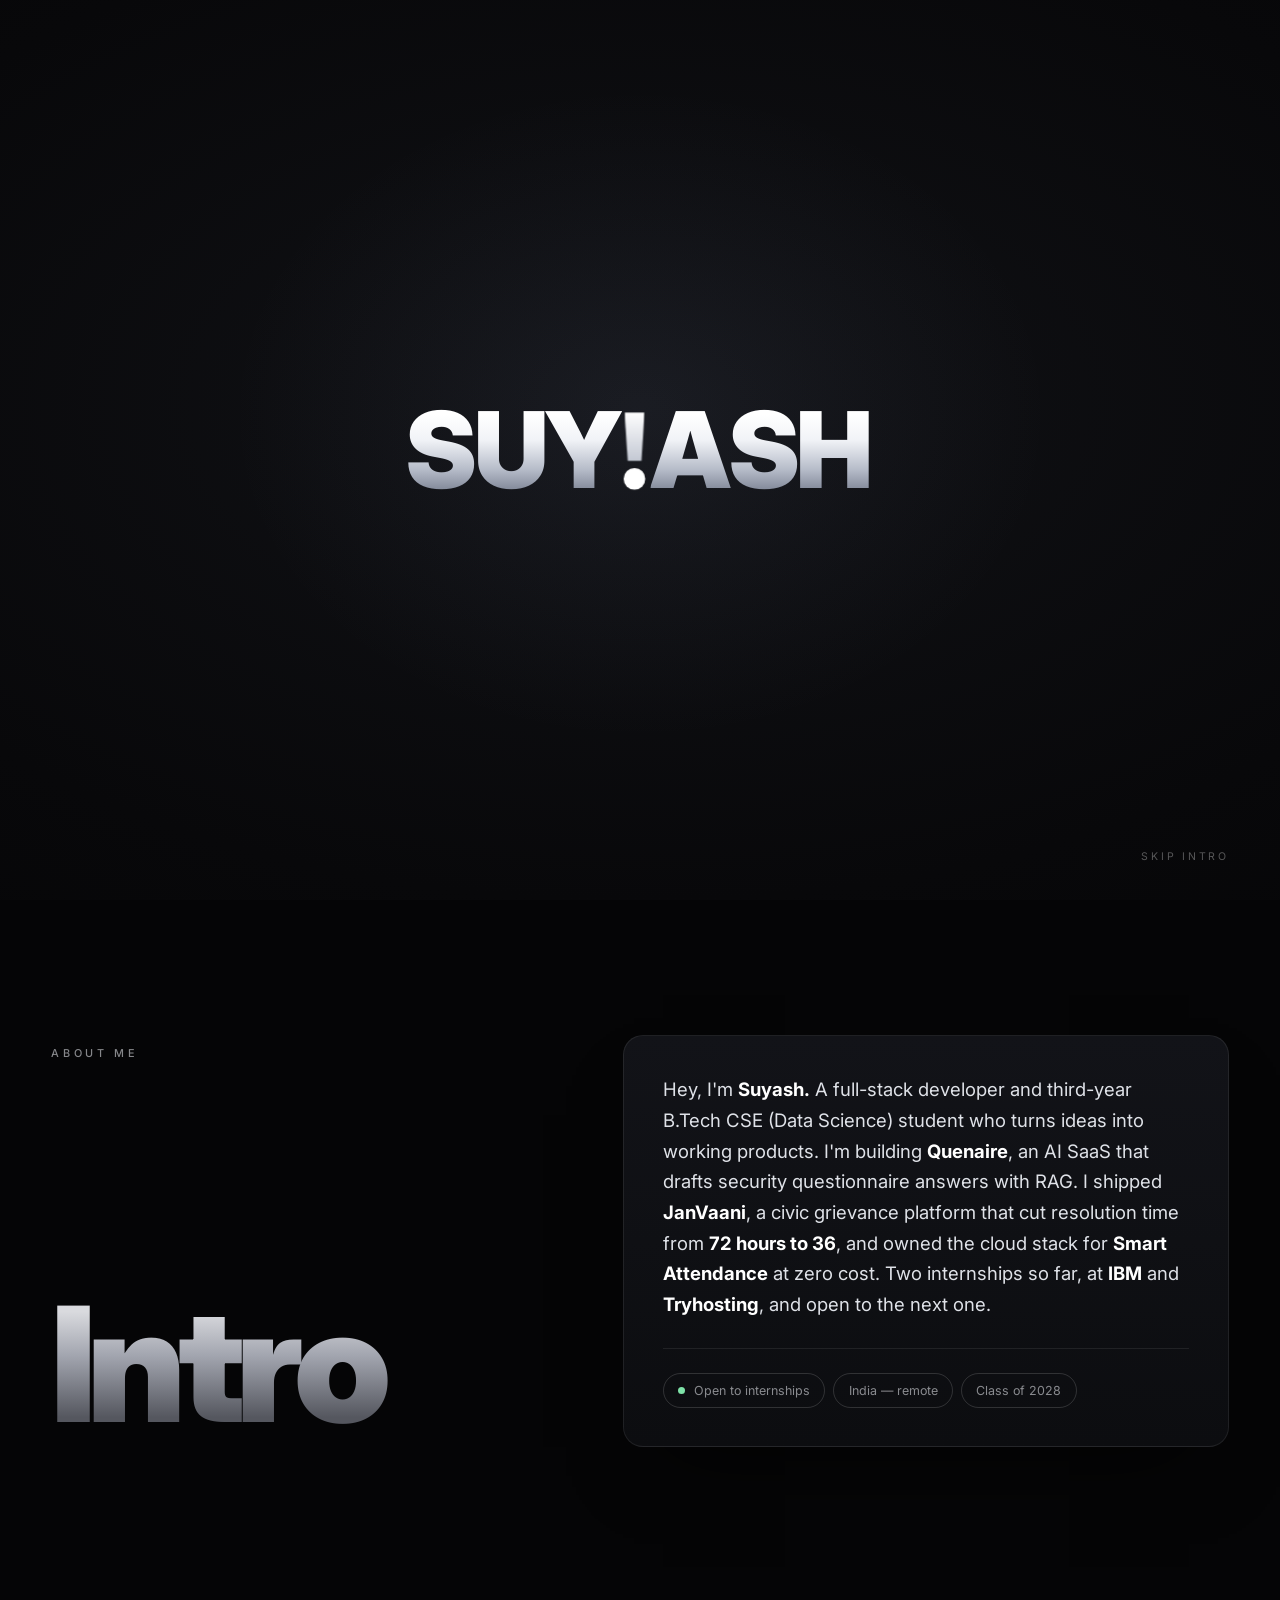
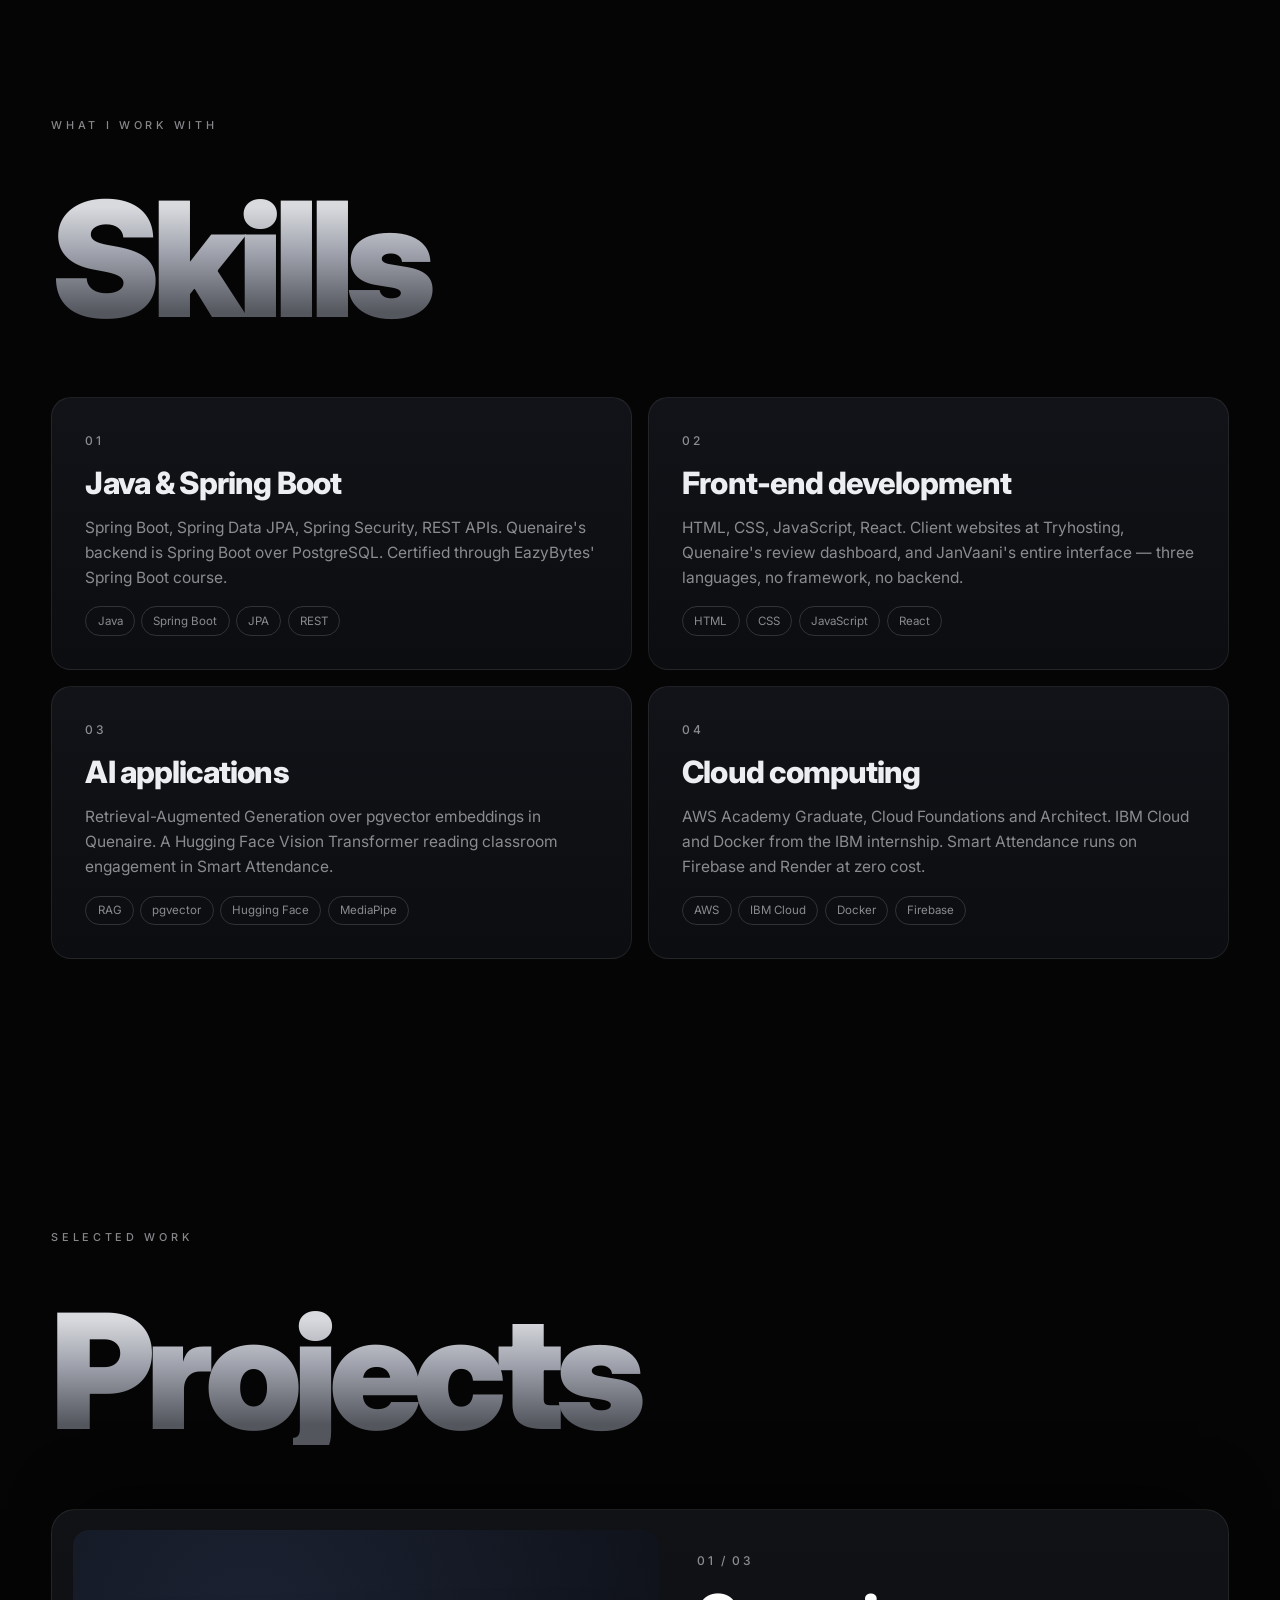
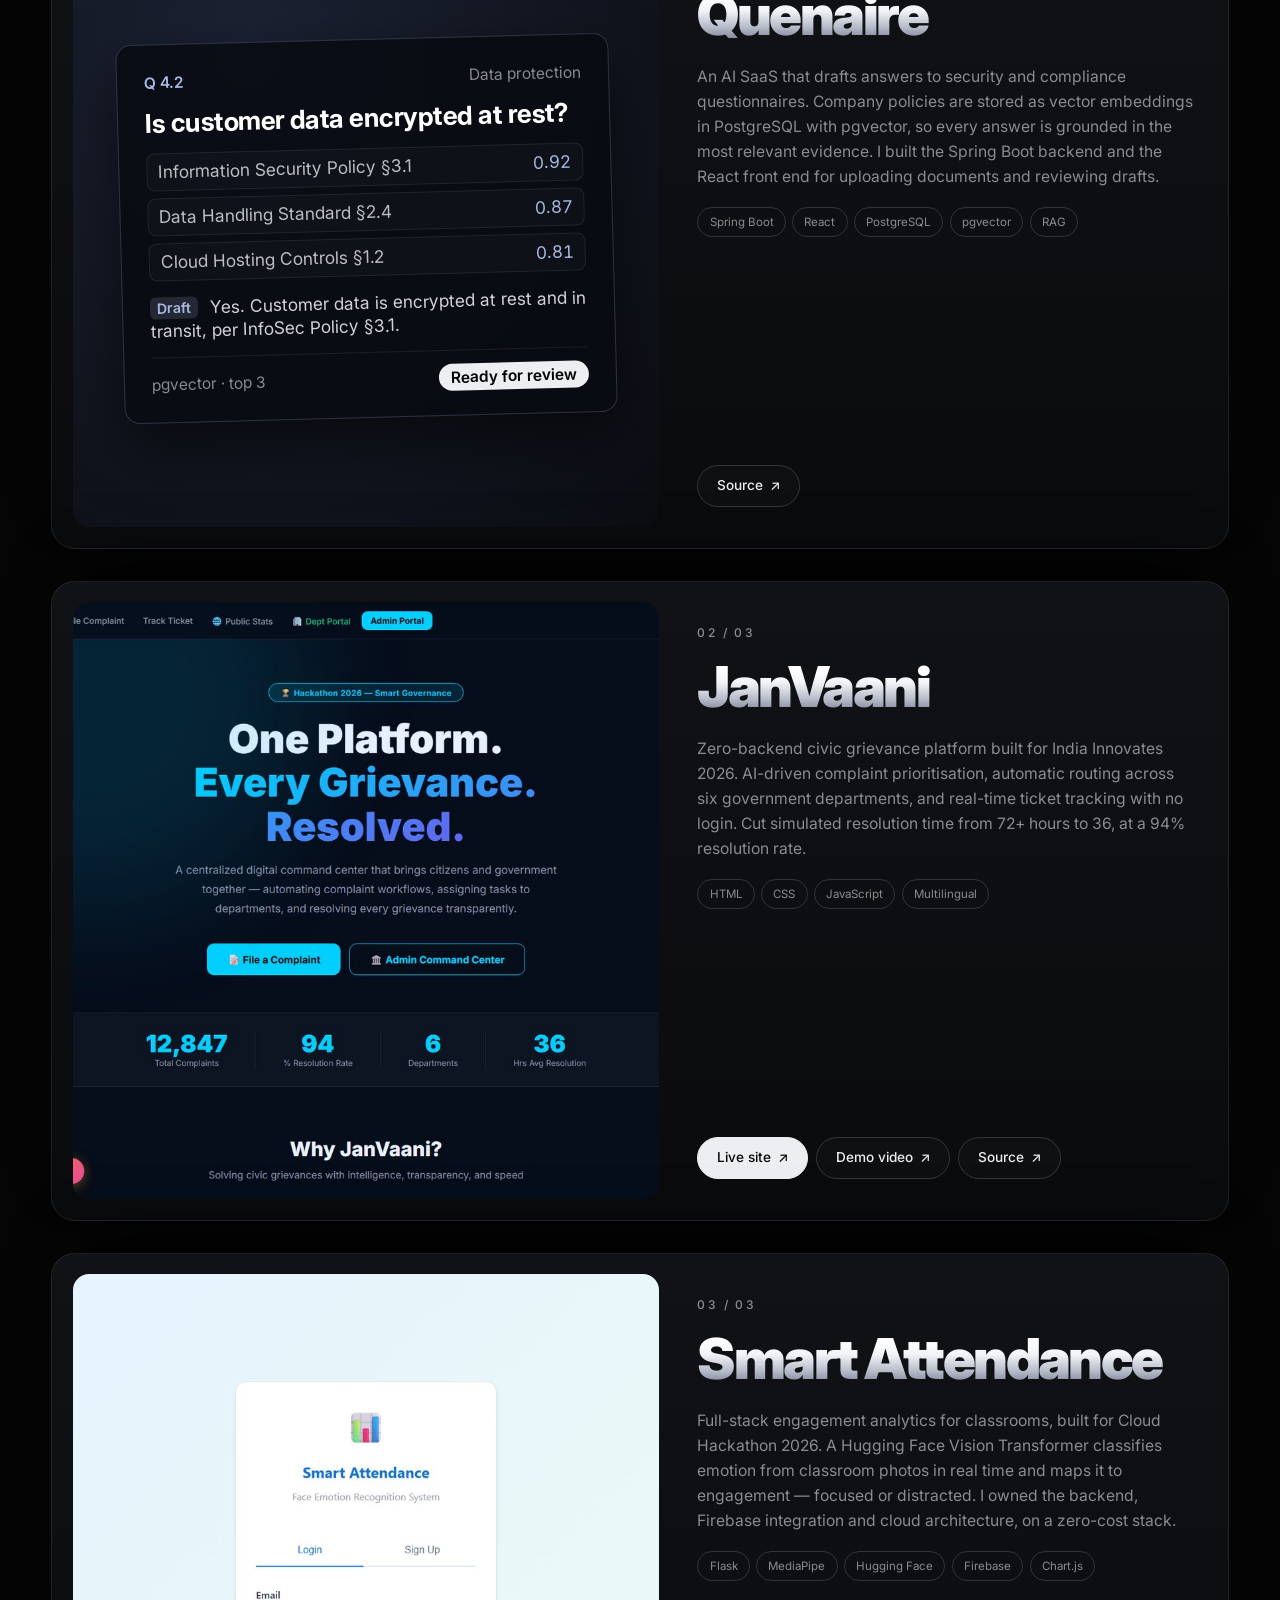
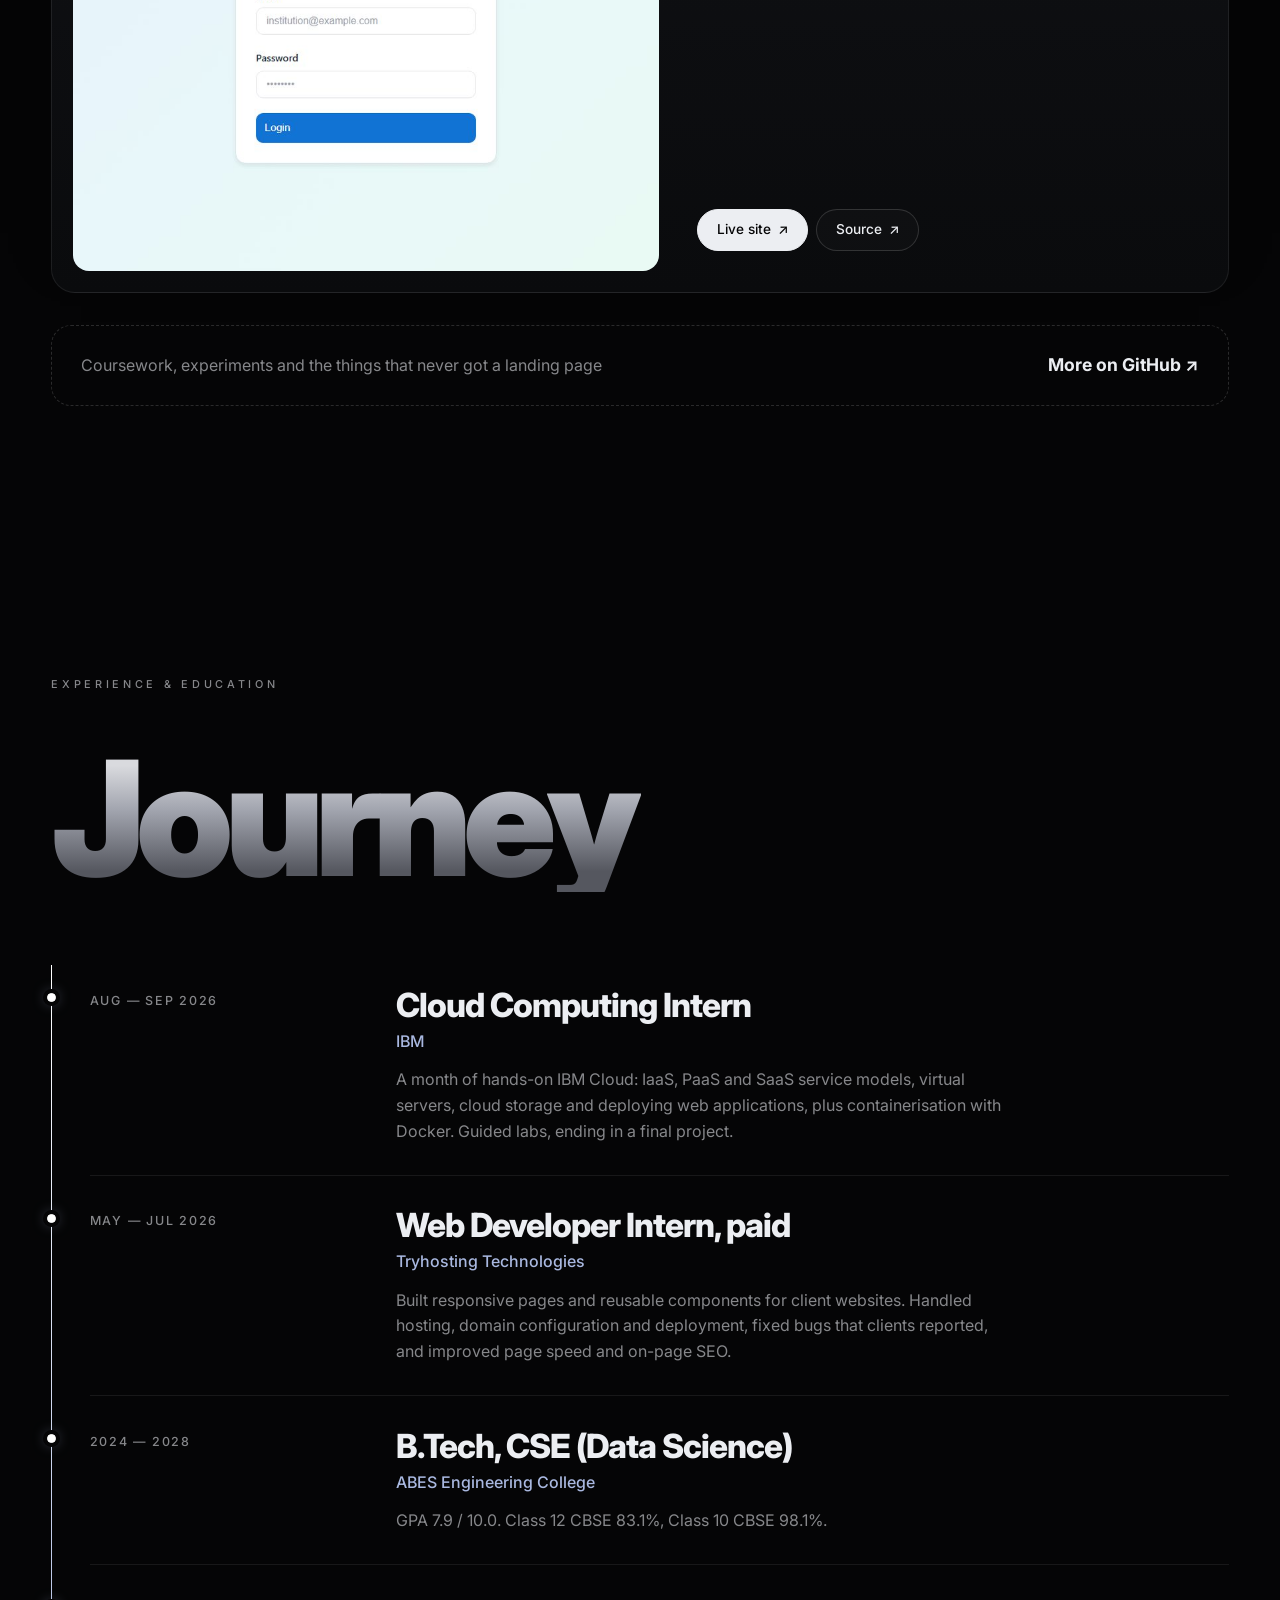
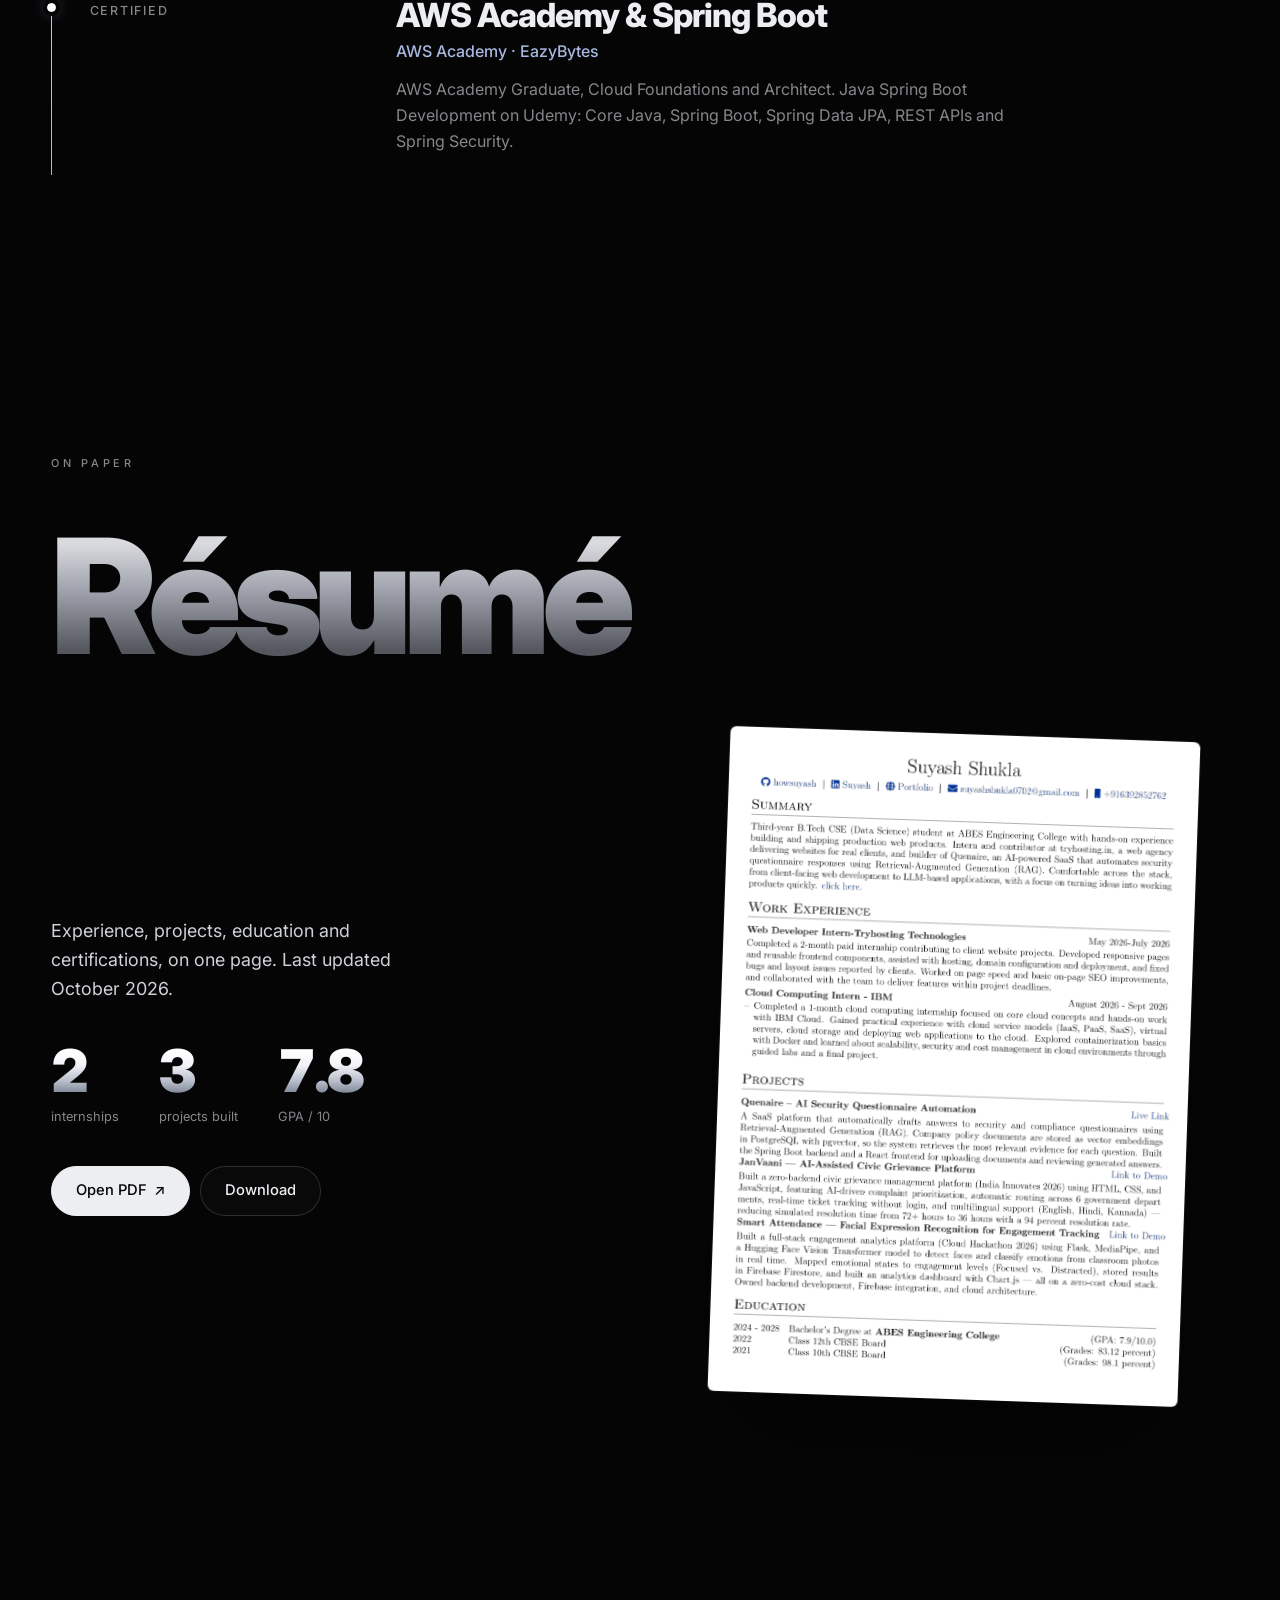
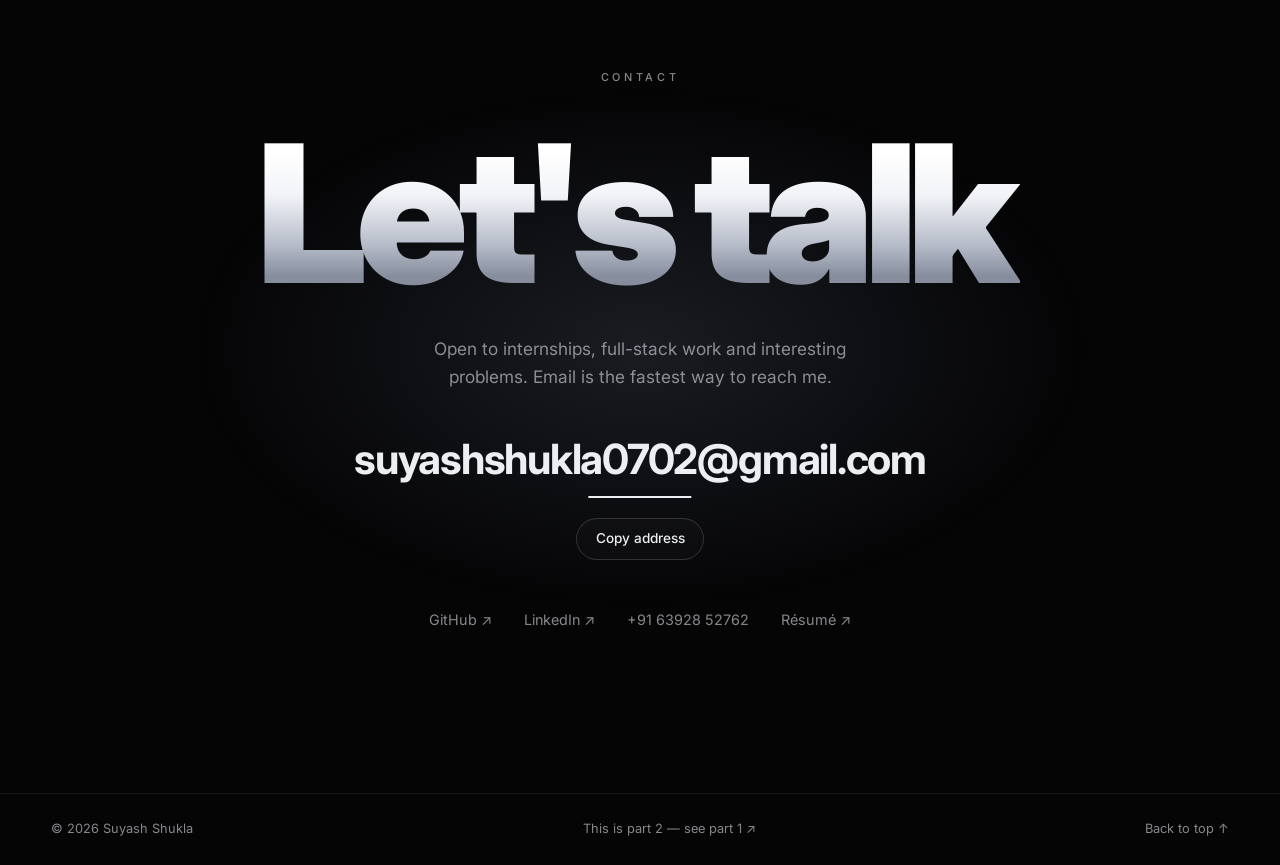
==== v2/index.html @ 8306148d "Add part 2: a particle portrait at /v2/ A second page over the same content, after an intro modelled" ====
<!DOCTYPE html>
<html lang="en">
<head>
<meta charset="UTF-8" />
<meta name="viewport" content="width=device-width, initial-scale=1.0" />

<!-- ========= EDIT: page metadata ========= -->
<title>Suyash Shukla — Portfolio, part 2</title>
<meta name="description" content="Web and AI developer and B.Tech CSE (Data Science) student who turns ideas into working products. Projects, experience and résumé." />
<meta name="author" content="Suyash Shukla" />

<meta property="og:type" content="website" />
<meta property="og:title" content="Suyash Shukla — Portfolio, part 2" />
<meta property="og:description" content="Web and AI developer building with Spring Boot, React, cloud, and RAG. Projects, experience and résumé." />
<meta property="og:url" content="https://howsuyash.github.io/v2/" />
<meta property="og:image" content="https://howsuyash.github.io/assets/og-image-v2.jpg?v=18" />
<meta property="og:image:width" content="1200" />
<meta property="og:image:height" content="630" />
<meta property="og:image:alt" content="SUYASH SHUKLA in chrome letters over his portrait made of blue particles" />
<meta property="og:locale" content="en_IN" />
<meta name="twitter:card" content="summary_large_image" />
<meta name="twitter:image" content="https://howsuyash.github.io/assets/og-image-v2.jpg?v=18" />

<link rel="canonical" href="https://howsuyash.github.io/v2/" />
<meta name="theme-color" content="#050506" />
<link rel="icon" href="../assets/favicon.svg?v=18" type="image/svg+xml" />

<link rel="preconnect" href="https://fonts.googleapis.com" />
<link rel="preconnect" href="https://fonts.gstatic.com" crossorigin />
<link href="https://fonts.googleapis.com/css2?family=Inter:ital,opsz,wght@0,14..32,300..900;1,14..32,300..900&display=swap" rel="stylesheet" />

<!-- Same rule as part 1: every local asset carries ?v=, because
     /assets, /css and /js are served immutable for a year.
     After changing any of them: python tools/bump-version.py -->
<link rel="stylesheet" href="../css/v2.css?v=18" />
<link rel="preload" href="../assets/portrait-particles.webp?v=18" as="image" type="image/webp" />

<script>
  /* Runs before the first paint, so the intro curtain is already
     down when the page appears and the hero never flashes.

     The intro is skipped for reduced motion and for deep links
     (/v2/#work should land on the work, not on a five-second film).

     It can only ever fail visible: js/v2.js marks the intro as its
     own by setting data-intro. If it has not done that within four
     seconds — the file failed to load, or threw — this lifts the
     curtain itself and the page reads as plain content. */
  (function () {
    var html = document.documentElement;
    html.classList.add('js');
    if (location.hash || window.matchMedia('(prefers-reduced-motion: reduce)').matches) return;
    html.classList.add('is-intro');
    if ('scrollRestoration' in history) history.scrollRestoration = 'manual';
    setTimeout(function () {
      if (!html.hasAttribute('data-intro')) html.classList.remove('is-intro');
    }, 4000);
  })();
</script>
</head>

<body>

<a class="skip" href="#about">Skip to content</a>

<!-- The intro stage. Empty on purpose: js/v2.js builds the dot, the
     bar and the letters, plays them, and removes the whole thing. -->
<div class="intro" data-intro aria-hidden="true"></div>

<!-- ============================== NAV ============================== -->
<header class="nav" data-nav>
  <a class="nav__brand" href="#home">Suyash Shukla</a>

  <button class="nav__toggle" type="button" data-menu-toggle aria-expanded="false" aria-controls="nav-links">
    <span class="nav__toggle-label">Menu</span>
    <span class="nav__toggle-icon" aria-hidden="true"><i></i><i></i></span>
  </button>

  <nav class="nav__links" id="nav-links" aria-label="Primary">
    <a href="#home">Home</a>
    <a href="#about">About</a>
    <a href="#skills">Skills</a>
    <a href="#work">Projects</a>
    <a href="#journey">Experience</a>
    <a href="#resume">Résumé</a>
    <a href="#contact">Contact</a>
    <span class="nav__bar" data-nav-bar aria-hidden="true"></span>
    <a class="nav__part" href="../">Part 1 <i aria-hidden="true">↗</i></a>
  </nav>

  <span class="nav__progress" aria-hidden="true"><i data-progress></i></span>
</header>

<main>

  <!-- ============================ HERO ============================ -->
  <!-- The portrait is drawn on the canvas from the cut-out in
       data-src (see tools/make-particle-portrait.py). The <img> is
       the fallback: it shows until the particles are built, and stays
       if they cannot be — opened from file://, for one. -->
  <section class="hero" id="home" data-hero>
    <img class="hero__still" src="../assets/portrait-particles.webp?v=18" width="334" height="520" alt="" />
    <canvas class="hero__canvas" data-particles data-src="../assets/portrait-particles.webp?v=18" aria-hidden="true"></canvas>

    <div class="hero__content">
      <h1 class="hero__title">
        <span class="hero__word" data-hero-word>Suyash Shukla</span>
      </h1>
      <div class="hero__meta">
        <p class="hero__role"><b>Web &amp; AI</b> <i>Developer</i></p>
        <div class="hero__actions">
          <a class="hero__round" href="#about" aria-label="Scroll to about">
            <svg viewBox="0 0 16 16" width="14" height="14" aria-hidden="true"><path d="M12 4 4 12M4 5.5V12h6.5" fill="none" stroke="currentColor" stroke-width="1.4" stroke-linecap="round" stroke-linejoin="round"/></svg>
          </a>
          <a class="hero__pill" href="#contact">Contact</a>
        </div>
      </div>
    </div>
  </section>

  <!-- =========================== ABOUT ============================ -->
  <section class="section about" id="about">
    <div class="about__head">
      <span class="eyebrow">About me</span>
      <h2 class="bigword" data-bigword>Intro</h2>
    </div>

    <div class="about__card" data-reveal>
      <!-- data-words: each word lights up as the card crosses the
           viewport. Bold survives the split. -->
      <p class="about__text" data-words>
        Hey, I'm <b>Suyash.</b> A full-stack developer and third-year B.Tech CSE
        (Data Science) student who turns ideas into working products. I'm building
        <b>Quenaire</b>, an AI SaaS that drafts security questionnaire answers with
        RAG. I shipped <b>JanVaani</b>, a civic grievance platform that cut resolution
        time from <b>72 hours to 36</b>, and owned the cloud stack for
        <b>Smart Attendance</b> at zero cost. Two internships so far, at <b>IBM</b>
        and <b>Tryhosting</b>, and open to the next one.
      </p>
      <ul class="about__chips">
        <li><i class="pulse" aria-hidden="true"></i>Open to internships</li>
        <li>India — remote</li>
        <li>Class of 2028</li>
      </ul>
    </div>
  </section>

  <!-- =========================== SKILLS =========================== -->
  <section class="section skills" id="skills">
    <div class="section__head">
      <span class="eyebrow">What I work with</span>
      <h2 class="bigword" data-bigword>Skills</h2>
    </div>

    <ul class="skills__grid">
      <li class="skill" data-reveal data-glow>
        <span class="skill__num">01</span>
        <h3 class="skill__title">Java &amp; Spring Boot</h3>
        <p class="skill__desc">Spring Boot, Spring Data JPA, Spring Security, REST APIs. Quenaire's backend is Spring Boot over PostgreSQL. Certified through EazyBytes' Spring Boot course.</p>
        <ul class="tags"><li>Java</li><li>Spring Boot</li><li>JPA</li><li>REST</li></ul>
      </li>
      <li class="skill" data-reveal data-glow>
        <span class="skill__num">02</span>
        <h3 class="skill__title">Front-end development</h3>
        <p class="skill__desc">HTML, CSS, JavaScript, React. Client websites at Tryhosting, Quenaire's review dashboard, and JanVaani's entire interface — three languages, no framework, no backend.</p>
        <ul class="tags"><li>HTML</li><li>CSS</li><li>JavaScript</li><li>React</li></ul>
      </li>
      <li class="skill" data-reveal data-glow>
        <span class="skill__num">03</span>
        <h3 class="skill__title">AI applications</h3>
        <p class="skill__desc">Retrieval-Augmented Generation over pgvector embeddings in Quenaire. A Hugging Face Vision Transformer reading classroom engagement in Smart Attendance.</p>
        <ul class="tags"><li>RAG</li><li>pgvector</li><li>Hugging Face</li><li>MediaPipe</li></ul>
      </li>
      <li class="skill" data-reveal data-glow>
        <span class="skill__num">04</span>
        <h3 class="skill__title">Cloud computing</h3>
        <p class="skill__desc">AWS Academy Graduate, Cloud Foundations and Architect. IBM Cloud and Docker from the IBM internship. Smart Attendance runs on Firebase and Render at zero cost.</p>
        <ul class="tags"><li>AWS</li><li>IBM Cloud</li><li>Docker</li><li>Firebase</li></ul>
      </li>
    </ul>
  </section>

  <!-- ========================== PROJECTS ========================== -->
  <section class="section work" id="work">
    <div class="section__head">
      <span class="eyebrow">Selected work</span>
      <h2 class="bigword" data-bigword>Projects</h2>
    </div>

    <!-- data-stack: on wide screens each card sticks and the next one
         slides over it; the covered card shrinks back a little. -->
    <div class="work__stack" data-stack>

      <article class="project" style="--i: 0">
        <!-- a schematic, not a screenshot: Quenaire has no public
             deployment to capture yet -->
        <div class="project__visual project__visual--rag" role="img"
             aria-label="Illustration of Quenaire at work: a questionnaire question, the three policy passages retrieved for it, and the drafted answer citing them">
          <div class="rag">
            <p class="rag__head"><b>Q 4.2</b><i>Data protection</i></p>
            <p class="rag__q">Is customer data encrypted at rest?</p>
            <ol class="rag__hits">
              <li><em>Information Security Policy §3.1</em><small>0.92</small></li>
              <li><em>Data Handling Standard §2.4</em><small>0.87</small></li>
              <li><em>Cloud Hosting Controls §1.2</em><small>0.81</small></li>
            </ol>
            <p class="rag__a"><b>Draft</b> Yes. Customer data is encrypted at rest and in transit, per InfoSec Policy §3.1.</p>
            <p class="rag__foot"><i>pgvector · top 3</i><b>Ready for review</b></p>
          </div>
        </div>
        <div class="project__info">
          <span class="project__num">01 / 03</span>
          <h3 class="project__title">Quenaire</h3>
          <p class="project__desc">
            An AI SaaS that drafts answers to security and compliance questionnaires.
            Company policies are stored as vector embeddings in PostgreSQL with
            pgvector, so every answer is grounded in the most relevant evidence.
            I built the Spring Boot backend and the React front end for uploading
            documents and reviewing drafts.
          </p>
          <ul class="tags"><li>Spring Boot</li><li>React</li><li>PostgreSQL</li><li>pgvector</li><li>RAG</li></ul>
          <div class="project__links">
            <a class="btn" href="https://github.com/HowSuyash/Quenaire" target="_blank" rel="noopener noreferrer">Source <i aria-hidden="true">↗</i></a>
          </div>
        </div>
      </article>

      <article class="project" style="--i: 1">
        <div class="project__visual">
          <img src="../assets/janvaani.jpg?v=18" width="1200" height="900" loading="lazy"
               alt="JanVaani live site — One Platform. Every Grievance. Resolved. — with complaint statistics" />
        </div>
        <div class="project__info">
          <span class="project__num">02 / 03</span>
          <h3 class="project__title">JanVaani</h3>
          <p class="project__desc">
            Zero-backend civic grievance platform built for India Innovates 2026.
            AI-driven complaint prioritisation, automatic routing across six
            government departments, and real-time ticket tracking with no login.
            Cut simulated resolution time from 72+ hours to 36, at a 94% resolution rate.
          </p>
          <ul class="tags"><li>HTML</li><li>CSS</li><li>JavaScript</li><li>Multilingual</li></ul>
          <div class="project__links">
            <a class="btn btn--solid" href="https://smartps-crm.netlify.app/" target="_blank" rel="noopener noreferrer">Live site <i aria-hidden="true">↗</i></a>
            <a class="btn" href="https://drive.google.com/file/d/1BvhKTSOiJBS4cqGuRTViAYkHfZNquVjM/view?usp=sharing" target="_blank" rel="noopener noreferrer">Demo video <i aria-hidden="true">↗</i></a>
            <a class="btn" href="https://github.com/HowSuyash/Smart-psCRM" target="_blank" rel="noopener noreferrer">Source <i aria-hidden="true">↗</i></a>
          </div>
        </div>
      </article>

      <article class="project" style="--i: 2">
        <div class="project__visual">
          <img src="../assets/smart-attendance.jpg?v=18" width="1200" height="900" loading="lazy"
               alt="Smart Attendance sign-in screen for the face emotion recognition system" />
        </div>
        <div class="project__info">
          <span class="project__num">03 / 03</span>
          <h3 class="project__title">Smart Attendance</h3>
          <p class="project__desc">
            Full-stack engagement analytics for classrooms, built for Cloud Hackathon 2026.
            A Hugging Face Vision Transformer classifies emotion from classroom photos in
            real time and maps it to engagement — focused or distracted. I owned the
            backend, Firebase integration and cloud architecture, on a zero-cost stack.
          </p>
          <ul class="tags"><li>Flask</li><li>MediaPipe</li><li>Hugging Face</li><li>Firebase</li><li>Chart.js</li></ul>
          <div class="project__links">
            <a class="btn btn--solid" href="https://dashing-concha-5401f5.netlify.app/login.html" target="_blank" rel="noopener noreferrer">Live site <i aria-hidden="true">↗</i></a>
            <a class="btn" href="https://github.com/HowSuyash/SmartAttendance" target="_blank" rel="noopener noreferrer">Source <i aria-hidden="true">↗</i></a>
          </div>
        </div>
      </article>

    </div>

    <a class="work__more" href="https://github.com/HowSuyash" target="_blank" rel="noopener noreferrer" data-reveal>
      <span>Coursework, experiments and the things that never got a landing page</span>
      <b>More on GitHub <i aria-hidden="true">↗</i></b>
    </a>
  </section>

  <!-- ========================= EXPERIENCE ========================= -->
  <section class="section journey" id="journey">
    <div class="section__head">
      <span class="eyebrow">Experience &amp; education</span>
      <h2 class="bigword" data-bigword>Journey</h2>
    </div>

    <!-- data-timeline: the rail fills as you read, and each row lights
         when the fill reaches it -->
    <ol class="tl" data-timeline>
      <li class="tl__rail" aria-hidden="true"><i data-rail></i></li>

      <li class="tl__row">
        <span class="tl__when">Aug — Sep 2026</span>
        <div class="tl__body">
          <h3 class="tl__role">Cloud Computing Intern</h3>
          <span class="tl__org">IBM</span>
          <p class="tl__desc">
            A month of hands-on IBM Cloud: IaaS, PaaS and SaaS service models,
            virtual servers, cloud storage and deploying web applications, plus
            containerisation with Docker. Guided labs, ending in a final project.
          </p>
        </div>
      </li>
      <li class="tl__row">
        <span class="tl__when">May — Jul 2026</span>
        <div class="tl__body">
          <h3 class="tl__role">Web Developer Intern, paid</h3>
          <span class="tl__org">Tryhosting Technologies</span>
          <p class="tl__desc">
            Built responsive pages and reusable components for client websites.
            Handled hosting, domain configuration and deployment, fixed bugs that
            clients reported, and improved page speed and on-page SEO.
          </p>
        </div>
      </li>
      <li class="tl__row">
        <span class="tl__when">2024 — 2028</span>
        <div class="tl__body">
          <h3 class="tl__role">B.Tech, CSE (Data Science)</h3>
          <span class="tl__org">ABES Engineering College</span>
          <p class="tl__desc">
            GPA 7.9 / 10.0. Class 12 CBSE 83.1%, Class 10 CBSE 98.1%.
          </p>
        </div>
      </li>
      <li class="tl__row">
        <span class="tl__when">Certified</span>
        <div class="tl__body">
          <h3 class="tl__role">AWS Academy &amp; Spring Boot</h3>
          <span class="tl__org">AWS Academy · EazyBytes</span>
          <p class="tl__desc">
            AWS Academy Graduate, Cloud Foundations and Architect. Java Spring Boot
            Development on Udemy: Core Java, Spring Boot, Spring Data JPA, REST APIs
            and Spring Security.
          </p>
        </div>
      </li>
    </ol>
  </section>

  <!-- =========================== RÉSUMÉ =========================== -->
  <section class="section resume" id="resume">
    <div class="section__head">
      <span class="eyebrow">On paper</span>
      <h2 class="bigword" data-bigword>Résumé</h2>
    </div>

    <div class="resume__grid">
      <div class="resume__side" data-reveal>
        <p class="resume__text">
          Experience, projects, education and certifications, on one page.
          Last updated October 2026.
        </p>

        <ul class="resume__facts">
          <li><b data-count="2">2</b><span>internships</span></li>
          <li><b data-count="3">3</b><span>projects built</span></li>
          <li><b data-count="7.9">7.9</b><span>GPA / 10</span></li>
        </ul>

        <div class="resume__actions">
          <a class="btn btn--solid btn--lg" href="../assets/resume.pdf?v=18" target="_blank" rel="noopener noreferrer">Open PDF <i aria-hidden="true">↗</i></a>
          <a class="btn btn--lg" href="../assets/resume.pdf?v=18" download="Suyash-Shukla-Resume.pdf">Download</a>
        </div>
      </div>

      <!-- the page image, not an <iframe>: PDF embeds render blank on
           most mobile browsers. Clicking opens the real PDF. -->
      <a class="paper" href="../assets/resume.pdf?v=18" target="_blank" rel="noopener noreferrer"
         aria-label="Open Suyash Shukla's résumé as a PDF" data-tilt data-reveal>
        <img src="../assets/resume-preview.png?v=18" width="1191" height="1684" loading="lazy"
             alt="First page of Suyash Shukla's résumé — summary, work experience, projects and education" />
      </a>
    </div>
  </section>

  <!-- =========================== CONTACT ========================== -->
  <section class="section contact" id="contact">
    <span class="eyebrow">Contact</span>
    <h2 class="bigword bigword--xl" data-bigword>Let's talk</h2>
    <p class="contact__text" data-reveal>
      Open to internships, full-stack work and interesting problems.
      Email is the fastest way to reach me.
    </p>
    <a class="contact__mail" href="mailto:suyashshukla0702@gmail.com" data-reveal>suyashshukla0702@gmail.com</a>
    <button class="btn contact__copy" type="button" data-copy="suyashshukla0702@gmail.com">Copy address</button>

    <div class="contact__socials" data-reveal>
      <a href="https://github.com/HowSuyash" target="_blank" rel="noopener noreferrer">GitHub <i aria-hidden="true">↗</i></a>
      <a href="https://www.linkedin.com/in/howsuyash/" target="_blank" rel="noopener noreferrer">LinkedIn <i aria-hidden="true">↗</i></a>
      <a href="tel:+916392852762">+91 63928 52762</a>
      <a href="../assets/resume.pdf?v=18" target="_blank" rel="noopener noreferrer">Résumé <i aria-hidden="true">↗</i></a>
    </div>
  </section>

</main>

<footer class="footer">
  <span>© <span data-year>2026</span> Suyash Shukla</span>
  <a href="../">This is part 2 — see part 1 <i aria-hidden="true">↗</i></a>
  <a href="#home">Back to top <i aria-hidden="true">↑</i></a>
</footer>

<div class="toast" data-toast role="status" aria-live="polite"></div>

<script src="../js/v2.js?v=18"></script>
</body>
</html>
---- css/v2.css ----
/* =============================================================
   Portfolio, part 2 — the particle portrait
   Vanilla CSS. No frameworks, no build step.

   One palette, all night: near-black, chrome type, and one cool
   blue lifted from the portrait itself. Part 1 (../) keeps its own
   stylesheet; nothing here is shared with it, so either can change
   without touching the other.

   Hidden-until-revealed states only ever exist under a class that
   js/v2.js adds (is-intro, is-armed). Without the script every
   section is plain and visible.
   ============================================================= */

/* ---------------------------------------------- tokens ------ */
:root {
  --bg:        #050506;
  --surface:   #0c0d10;
  --surface-2: #121318;
  --line:      rgba(255, 255, 255, .08);
  --line-2:    rgba(255, 255, 255, .15);
  --ink:       #eceef2;
  --muted:     rgba(236, 238, 242, .56);
  --faint:     rgba(236, 238, 242, .14);
  --ice:       #a9b8e0;     /* the portrait's blue */

  /* the type is lit from above: white at the cap line, cooling to a
     blue-grey at the baseline. Stops sit inside the cap height, not
     the line box, so the full range lands on the letters. */
  --chrome: linear-gradient(180deg, #fff 16%, #f1f3f7 40%, #b6bcc9 68%, #868d9d 86%);
  --chrome-dim: linear-gradient(180deg, #d9dade 14%, #a2a5af 44%, #55575f 86%);

  --font: 'Inter', system-ui, -apple-system, 'Segoe UI', Roboto, sans-serif;

  --pad:   clamp(1.25rem, 4vw, 3.5rem);
  --maxw:  1320px;
  --nav-h: 64px;
  /* the hero title. The intro reads the computed size back, so the
     word it builds lands at exactly this size. "SUYASH SHUKLA" is
     about 8.2em wide, so this keeps it on one line at ~80% of the
     screen. A shorter title can go bigger. */
  --title: min(9.6vw, 22vh);

  --ease:   cubic-bezier(.22, 1, .36, 1);
  --spring: cubic-bezier(.34, 1.56, .64, 1);

  color-scheme: dark;
}

@media (max-width: 640px) {
  :root { --title: 10.4vw; --nav-h: 58px; }
}

/* ---------------------------------------------- base -------- */
*, *::before, *::after { box-sizing: border-box; }

html {
  background: var(--bg);
  -webkit-text-size-adjust: 100%;
  scroll-behavior: smooth;
  scroll-padding-top: var(--nav-h);
}

body {
  margin: 0;
  background: var(--bg);
  color: var(--ink);
  font: 400 1rem/1.6 var(--font);
  -webkit-font-smoothing: antialiased;
  -moz-osx-font-smoothing: grayscale;
  /* clip, not hidden: hidden makes body a scroll container and
     breaks the sticky project cards */
  overflow-x: clip;
}

img { display: block; max-width: 100%; height: auto; }
a { color: inherit; text-decoration: none; }
button { font: inherit; color: inherit; }
h1, h2, h3, p { margin: 0; }
ul, ol { margin: 0; padding: 0; list-style: none; }

::selection { background: #c9d4f2; color: var(--bg); }
:focus-visible { outline: 2px solid var(--ice); outline-offset: 3px; border-radius: 4px; }

.sr-only {
  position: absolute;
  width: 1px; height: 1px;
  padding: 0; margin: -1px;
  overflow: hidden;
  clip: rect(0 0 0 0);
  white-space: nowrap;
  border: 0;
}

.skip {
  position: fixed;
  left: var(--pad);
  top: -80px;
  z-index: 300;
  padding: .7rem 1.1rem;
  border-radius: 100px;
  background: var(--ink);
  color: var(--bg);
  font-weight: 600;
  font-size: .85rem;
  transition: top .2s;
}
.skip:focus { top: 12px; }

/* the intro holds the page still; v2.js lifts this when it ends */
html.is-intro { overflow: hidden; }

@media (prefers-reduced-motion: reduce) {
  html { scroll-behavior: auto; }
  *, *::before, *::after {
    animation-duration: .01ms !important;
    animation-iteration-count: 1 !important;
    transition-duration: .01ms !important;
  }
}

/* ---------------------------------------------- shared ------ */
.eyebrow {
  display: block;
  font-size: .68rem;
  font-weight: 500;
  letter-spacing: .34em;
  text-transform: uppercase;
  color: var(--muted);
}

/* the huge section words — "Intro", "Skills", ... */
.bigword {
  margin-top: .32em;
  font-size: clamp(3.6rem, 12.5vw, 11rem);
  font-weight: 900;
  line-height: .92;
  letter-spacing: -.055em;
  background: var(--chrome-dim);
  -webkit-background-clip: text;
  background-clip: text;
  color: transparent;
  /* room for the gradient past the baseline and past the last letter
     (the tracking pushes its ink outside the box), so no letter is
     clipped by its own background */
  padding: 0 .07em .06em 0;
}
.bigword--xl { font-size: clamp(4rem, 15vw, 14rem); }

/* split by v2.js into one mask per word and one span per letter; the
   letters rise out of the mask when the word scrolls in. Tracking
   moves to a negative margin so each glyph keeps its own box. */
.bigword .bw {
  display: inline-block;
  overflow: hidden;
  padding: 0 .07em .06em 0;
  margin: 0 -.07em -.06em 0;
  vertical-align: top;
}
.bigword .ch {
  display: inline-block;
  margin-right: -.055em;
  letter-spacing: 0;
  background: var(--chrome-dim);
  -webkit-background-clip: text;
  background-clip: text;
  color: transparent;
  transition: transform 1s var(--ease);
  transition-delay: calc(var(--i, 0) * 45ms);
}
.bigword.is-split { background: none; }
.bigword.is-armed:not(.is-in) .ch { transform: translateY(105%); }

/* generic reveal: fade up */
[data-reveal] { transition: opacity 1s var(--ease), transform 1s var(--ease); }
[data-reveal].is-armed:not(.is-in) { opacity: 0; transform: translateY(36px); }

.tags { display: flex; flex-wrap: wrap; gap: .4rem; }
.tags li {
  padding: .28rem .7rem;
  border: 1px solid var(--line-2);
  border-radius: 100px;
  font-size: .72rem;
  color: var(--muted);
}

.btn {
  display: inline-flex;
  align-items: center;
  gap: .45rem;
  height: 42px;
  padding: 0 1.15rem;
  border: 1px solid var(--line-2);
  border-radius: 100px;
  background: rgba(255, 255, 255, .02);
  font-size: .85rem;
  font-weight: 500;
  cursor: pointer;
  transition: background .3s, border-color .3s, color .3s, transform .3s var(--ease);
}
.btn i { font-style: normal; transition: transform .3s var(--ease); }
.btn:hover { background: rgba(255, 255, 255, .07); border-color: rgba(255, 255, 255, .3); }
.btn:hover i { transform: translate(2px, -2px); }
.btn--solid { background: var(--ink); color: var(--bg); border-color: var(--ink); }
.btn--solid:hover { background: #fff; border-color: #fff; }
.btn--lg { height: 50px; padding: 0 1.5rem; font-size: .92rem; }

.pulse {
  display: inline-block;
  width: 7px; height: 7px;
  margin-right: .55rem;
  border-radius: 50%;
  background: #7ee2a8;
  box-shadow: 0 0 0 0 rgba(126, 226, 168, .6);
  animation: pulse 2.2s infinite;
  vertical-align: middle;
}
@keyframes pulse {
  70%  { box-shadow: 0 0 0 9px rgba(126, 226, 168, 0); }
  100% { box-shadow: 0 0 0 0 rgba(126, 226, 168, 0); }
}

/* ================================================================
   NAV
   ================================================================ */
.nav {
  position: fixed;
  inset: 0 0 auto 0;
  z-index: 50;
  display: flex;
  align-items: center;
  justify-content: space-between;
  gap: 1.5rem;
  height: var(--nav-h);
  padding: 0 var(--pad);
  border-bottom: 1px solid transparent;
  transition:
    opacity .9s var(--ease) .5s,
    transform .9s var(--ease) .5s,
    background-color .35s,
    border-color .35s;
}
.nav.is-scrolled {
  background-color: rgba(5, 5, 6, .74);
  border-bottom-color: var(--line);
  -webkit-backdrop-filter: blur(14px) saturate(140%);
  backdrop-filter: blur(14px) saturate(140%);
}
html.is-intro .nav { opacity: 0; transform: translateY(-12px); }

.nav__brand {
  font-size: .95rem;
  font-weight: 800;
  letter-spacing: .08em;
  text-transform: uppercase;
  white-space: nowrap;
}

.nav__links {
  position: relative;
  display: flex;
  align-items: center;
  gap: clamp(1rem, 2.2vw, 2.1rem);
}
.nav__links a {
  position: relative;
  padding: .55rem 0;
  font-size: .7rem;
  font-weight: 500;
  letter-spacing: .13em;
  text-transform: uppercase;
  color: rgba(236, 238, 242, .66);
  transition: color .3s;
}
.nav__links a:hover,
.nav__links a.is-active { color: #fff; }

/* the underline that slides to the section you are in */
.nav__bar {
  position: absolute;
  left: 0;
  bottom: 2px;
  width: 0;
  height: 1px;
  background: #fff;
  transition: transform .5s var(--ease), width .5s var(--ease);
  pointer-events: none;
}

.nav__part {
  margin-left: .4rem;
  padding: .45rem .9rem !important;
  border: 1px solid var(--line-2);
  border-radius: 100px;
}
.nav__part i { font-style: normal; }

/* reading progress, along the bottom edge of the bar */
.nav__progress {
  position: absolute;
  left: 0; right: 0; bottom: -1px;
  height: 1px;
  pointer-events: none;
}
.nav__progress i {
  display: block;
  height: 100%;
  background: linear-gradient(90deg, rgba(255, 255, 255, .15), rgba(255, 255, 255, .7));
  transform: scaleX(0);
  transform-origin: 0 50%;
}

.nav__toggle {
  display: none;
  align-items: center;
  gap: .7rem;
  padding: .4rem 0;
  border: 0;
  background: none;
  font-size: .72rem;
  font-weight: 500;
  letter-spacing: .14em;
  text-transform: uppercase;
  cursor: pointer;
}
.nav__toggle-icon { position: relative; width: 22px; height: 10px; }
.nav__toggle-icon i {
  position: absolute;
  left: 0; right: 0;
  height: 1.5px;
  background: currentColor;
  transition: transform .4s var(--ease), top .4s var(--ease);
}
.nav__toggle-icon i:first-child { top: 0; }
.nav__toggle-icon i:last-child { top: 8.5px; }
.nav.is-open .nav__toggle-icon i:first-child { top: 4.25px; transform: rotate(45deg); }
.nav.is-open .nav__toggle-icon i:last-child { top: 4.25px; transform: rotate(-45deg); }

@media (max-width: 960px) {
  .nav__toggle { display: inline-flex; z-index: 2; }
  .nav__bar { display: none; }

  .nav__links {
    position: fixed;
    inset: 0;
    z-index: 1;
    flex-direction: column;
    align-items: flex-start;
    justify-content: center;
    gap: .2rem;
    padding: var(--nav-h) var(--pad) 2rem;
    background: rgba(5, 5, 6, .97);
    opacity: 0;
    visibility: hidden;
    transition: opacity .4s var(--ease), visibility 0s .4s;
  }
  .nav.is-open .nav__links {
    opacity: 1;
    visibility: visible;
    transition: opacity .4s var(--ease);
  }
  .nav__links a {
    padding: .25rem 0;
    font-size: clamp(2rem, 9vw, 3.2rem);
    font-weight: 800;
    letter-spacing: -.03em;
    text-transform: none;
  }
  .nav__part {
    margin: 1.4rem 0 0;
    font-size: .9rem !important;
    font-weight: 500 !important;
    letter-spacing: .02em !important;
  }
  .nav__brand { position: relative; z-index: 2; }
}

/* ================================================================
   HERO
   ================================================================ */
.hero {
  position: relative;
  height: 100vh;
  height: 100svh;
  min-height: 560px;
  overflow: hidden;
  isolation: isolate;
  background:
    radial-gradient(ellipse 46% 52% at 50% 32%, rgba(150, 165, 205, .085), transparent 70%),
    radial-gradient(ellipse 120% 95% at 50% 38%, #0e0f13 0%, #08080a 58%, #040405 100%);
}

/* a fine dot grid, strongest behind the figure */
.hero::before {
  content: '';
  position: absolute;
  inset: 0;
  z-index: -1;
  background: radial-gradient(rgba(255, 255, 255, .09) .7px, transparent 1.1px) 0 0 / 7px 7px;
  -webkit-mask-image: radial-gradient(ellipse 60% 70% at 50% 38%, #000 10%, transparent 75%);
  mask-image: radial-gradient(ellipse 60% 70% at 50% 38%, #000 10%, transparent 75%);
  opacity: .55;
}

/* darker side bands, and a fade into the page below. The fade is the
   top layer and ends a little early, so it lands on exactly --bg
   across the full width and the hero has no visible bottom edge. */
.hero::after {
  content: '';
  position: absolute;
  inset: 0;
  z-index: 1;
  pointer-events: none;
  background:
    linear-gradient(180deg, transparent 62%, var(--bg) 97%),
    linear-gradient(90deg, rgba(0, 0, 0, .55), transparent 24%, transparent 76%, rgba(0, 0, 0, .55));
}

.hero__canvas {
  position: absolute;
  inset: 0;
  z-index: 0;
  width: 100%;
  height: 100%;
}

/* fallback when there are no particles — no JS, or a tainted canvas */
.hero__still {
  position: absolute;
  left: 50%;
  top: 8.5%;
  z-index: 0;
  width: auto;
  height: 98%;
  max-width: none;
  transform: translateX(-50%);
  filter: grayscale(1) sepia(.25) hue-rotate(185deg) brightness(.8) contrast(1.1);
  opacity: .6;
}
.hero.has-particles .hero__still { display: none; }
html.is-intro .hero__still { opacity: 0; }

.hero__content {
  position: absolute;
  left: 50%;
  bottom: clamp(44px, 10vh, 112px);
  z-index: 2;
  width: max-content;
  max-width: calc(100vw - 2 * var(--pad));
  transform: translateX(-50%);
}

.hero__title {
  font-size: var(--title);
  font-weight: 900;
  line-height: 1;
}

/* .intro__word copies every one of these, so the word the intro
   builds is pixel for pixel the one it hands over to */
.hero__word,
.intro__word {
  font-family: var(--font);
  font-weight: 900;
  line-height: 1;
  letter-spacing: -.035em;
  text-transform: uppercase;
  white-space: nowrap;
}
/* Gradient text is painted only inside the element's box, and the
   negative tracking pushes the last letter's ink past the end of
   it — the O came out shaved flat. The padding gives it room back.
   Both elements carry it, so the hand-over still lines up. */
.hero__word,
.intro__word { padding-right: .06em; }

.hero__word {
  display: block;
  background: var(--chrome);
  -webkit-background-clip: text;
  background-clip: text;
  color: transparent;
}
html.is-intro .hero__word { opacity: 0; }

.hero__meta {
  display: flex;
  align-items: center;
  justify-content: space-between;
  gap: 1rem;
  margin-top: clamp(.4rem, 1.4vh, 1rem);
  padding: 0 7% 0 2%;
  transition: opacity 1s var(--ease) .2s, transform 1s var(--ease) .2s;
}
html.is-intro .hero__meta { opacity: 0; transform: translateY(16px); }

.hero__role {
  font-size: clamp(1rem, 1.9vw, 1.8rem);
  font-weight: 700;
  letter-spacing: -.025em;
  white-space: nowrap;
}
.hero__role i { font-weight: 300; color: rgba(255, 255, 255, .86); }

.hero__actions { display: flex; align-items: center; gap: .55rem; }

.hero__round,
.hero__pill {
  display: inline-grid;
  place-items: center;
  height: 42px;
  border: 1px solid var(--line-2);
  border-radius: 100px;
  background: rgba(10, 10, 12, .5);
  -webkit-backdrop-filter: blur(6px);
  backdrop-filter: blur(6px);
  transition: background .3s, border-color .3s;
}
.hero__round { width: 42px; }
.hero__pill { padding: 0 1.35rem; font-size: .88rem; font-style: italic; }
.hero__round:hover,
.hero__pill:hover { background: rgba(255, 255, 255, .08); border-color: rgba(255, 255, 255, .32); }
.hero__round svg { transition: transform .35s var(--ease); }
.hero__round:hover svg { transform: translate(-2px, 2px); }

@media (max-width: 640px) {
  .hero__meta { padding: 0 1%; }
  .hero__round, .hero__pill { height: 38px; }
  .hero__round { width: 38px; }
  .hero__pill { padding: 0 1rem; font-size: .8rem; }
}

/* ================================================================
   INTRO  —  built and removed by v2.js
   ================================================================ */
/* is-live keeps the stage up after is-intro is gone, so a skipped
   intro can fade out over the hero instead of cutting */
.intro { display: none; }
html.is-intro .intro,
.intro.is-live {
  position: fixed;
  inset: 0;
  z-index: 200;
  display: grid;
  place-items: center;
  overflow: hidden;
}

.intro__bg {
  position: absolute;
  inset: 0;
  background:
    radial-gradient(ellipse 46% 52% at 50% 46%, rgba(150, 165, 205, .07), transparent 70%),
    radial-gradient(ellipse 120% 95% at 50% 45%, #111216 0%, #08080a 58%, #040405 100%);
}

.intro__word {
  position: relative;
  display: flex;
  align-items: flex-end;
  transform: scale(.86);
}
.intro__word.is-whole {
  display: block;
  background: var(--chrome);
  -webkit-background-clip: text;
  background-clip: text;
  color: transparent;
}

/* tracking as a negative margin rather than letter-spacing: the same
   advance as the whole word, but each glyph stays inside its own box,
   so its gradient is never cut off */
.intro__l {
  display: inline-block;
  margin-right: -.035em;
  letter-spacing: 0;
  white-space: pre;              /* a span holding only a space keeps its width */
  background: var(--chrome);
  -webkit-background-clip: text;
  background-clip: text;
  color: transparent;
  transform-origin: 50% 86%;     /* the baseline: letters stand up from it */
  opacity: 0;
}

/* the "!" lives in a slot the width of an I. Measurements are in em
   against Inter's metrics at line-height 1: the baseline sits .136em
   above the bottom of the box, the cap line .137em below the top. */
.intro__slot {
  position: relative;
  flex: none;
  width: .3em;
  height: 1em;
}
.intro__bar {
  position: absolute;
  left: 50%;
  bottom: .4em;
  width: .19em;
  height: .463em;
  margin-left: -.095em;
  background: linear-gradient(180deg, #fff, #c3c8d3);
  clip-path: polygon(0 0, 100% 0, 84% 100%, 16% 100%);
  transform-origin: 50% 100%;
  opacity: 0;
}
.intro__dot {
  position: absolute;
  left: 50%;
  bottom: .136em;
  width: .2em;
  height: .2em;
  margin-left: -.1em;
  border-radius: 50%;
  background: #fff;
  transform-origin: 50% 100%;
  transform: translateY(-120vh);
}
.intro__glow {
  position: absolute;
  left: 50%;
  bottom: .24em;
  width: 3em;
  height: 3em;
  margin: 0 0 -1.5em -1.5em;
  border-radius: 50%;
  background: radial-gradient(closest-side, rgba(255, 255, 255, .26), rgba(255, 255, 255, .07) 55%, transparent);
  opacity: 0;
  pointer-events: none;
}

.intro__skip {
  position: absolute;
  right: var(--pad);
  bottom: 26px;
  padding: .5rem 0;
  border: 0;
  background: none;
  font-size: .66rem;
  letter-spacing: .26em;
  text-transform: uppercase;
  color: rgba(255, 255, 255, .32);
  cursor: pointer;
  transition: color .3s;
}
.intro__skip:hover { color: rgba(255, 255, 255, .8); }

/* ================================================================
   SECTIONS
   ================================================================ */
.section {
  position: relative;
  max-width: var(--maxw);
  margin: 0 auto;
  padding: clamp(96px, 15vh, 170px) var(--pad);
}
.section__head { margin-bottom: clamp(2.5rem, 6vh, 4.5rem); }

/* ------------------------------------------------ about ----- */
.about {
  display: grid;
  grid-template-columns: minmax(0, .9fr) minmax(0, 1.1fr);
  gap: clamp(2rem, 6vw, 6rem);
  align-items: stretch;
}
.about__head {
  display: flex;
  flex-direction: column;
  justify-content: space-between;
  gap: 2rem;
  padding-top: .6rem;
}

.about__card {
  padding: clamp(1.5rem, 3vw, 2.6rem);
  border: 1px solid var(--line);
  border-radius: 20px;
  background: linear-gradient(180deg, var(--surface-2), var(--surface));
  box-shadow: 0 40px 80px -40px rgba(0, 0, 0, .8);
}
.about__text {
  font-size: clamp(1.05rem, 1.45vw, 1.3rem);
  line-height: 1.65;
  color: #dfe2e8;
}
.about__text b { font-weight: 700; color: #fff; }

/* word lighting: only dim once v2.js has armed the block */
.about__text .w { transition: color .45s; }
.about__text.is-armed .w { color: rgba(236, 238, 242, .16); }
.about__text.is-armed .w.is-lit { color: #dfe2e8; }
.about__text.is-armed b .w.is-lit { color: #fff; }

.about__chips {
  display: flex;
  flex-wrap: wrap;
  gap: .5rem;
  margin-top: 1.8rem;
  padding-top: 1.5rem;
  border-top: 1px solid var(--line);
}
.about__chips li {
  display: inline-flex;
  align-items: center;
  padding: .4rem .9rem;
  border: 1px solid var(--line-2);
  border-radius: 100px;
  font-size: .78rem;
  color: var(--muted);
}

/* ----------------------------------------------- skills ----- */
.skills__grid {
  display: grid;
  grid-template-columns: repeat(2, minmax(0, 1fr));
  gap: 1rem;
}
.skill {
  position: relative;
  display: flex;
  flex-direction: column;
  gap: 1rem;
  padding: clamp(1.5rem, 2.6vw, 2.3rem);
  border: 1px solid var(--line);
  border-radius: 20px;
  background:
    radial-gradient(420px circle at var(--mx, -500px) var(--my, -500px), rgba(169, 184, 224, .12), transparent 45%),
    linear-gradient(180deg, var(--surface-2), var(--surface));
  overflow: hidden;
}
.skill:nth-child(2) { transition-delay: .08s; }
.skill:nth-child(4) { transition-delay: .08s; }

/* the border lights under the cursor too */
.skill::before {
  content: '';
  position: absolute;
  inset: 0;
  border-radius: inherit;
  padding: 1px;
  background: radial-gradient(300px circle at var(--mx, -500px) var(--my, -500px), rgba(200, 212, 245, .55), transparent 50%);
  -webkit-mask: linear-gradient(#000 0 0) content-box, linear-gradient(#000 0 0);
  -webkit-mask-composite: xor;
  mask: linear-gradient(#000 0 0) content-box exclude, linear-gradient(#000 0 0);
  pointer-events: none;
}

.skill__num { font-size: .75rem; font-weight: 500; letter-spacing: .2em; color: var(--muted); }
.skill__title {
  font-size: clamp(1.45rem, 2.4vw, 2.1rem);
  font-weight: 800;
  line-height: 1.1;
  letter-spacing: -.03em;
}
.skill__desc { color: var(--muted); font-size: .97rem; flex: 1; }

/* ------------------------------------------------- work ----- */
.work__stack {
  display: grid;
  gap: 2rem;
}

.project {
  position: sticky;
  top: calc(var(--nav-h) + 24px + var(--i) * 22px);
  display: grid;
  grid-template-columns: minmax(0, 1.15fr) minmax(0, 1fr);
  gap: clamp(1.5rem, 3vw, 3rem);
  height: min(76vh, 640px);
  padding: clamp(1rem, 1.6vw, 1.4rem);
  border: 1px solid var(--line);
  border-radius: 24px;
  background: linear-gradient(180deg, #111216, #0a0b0d);
  box-shadow: 0 -30px 60px -30px rgba(0, 0, 0, .9);
  transform: scale(calc(1 - var(--cover, 0) * .06));
  transform-origin: 50% 0;
}
/* the card going under dims as the next one covers it */
.project::after {
  content: '';
  position: absolute;
  inset: 0;
  border-radius: inherit;
  background: #000;
  opacity: calc(var(--cover, 0) * .55);
  pointer-events: none;
}

.project__visual {
  position: relative;
  overflow: hidden;
  height: 100%;
  border-radius: 16px;
  background: radial-gradient(ellipse at 30% 20%, #1c2233, #0b0d12);
  container-type: size;
}
.project__visual img {
  width: 100%;
  height: 100%;
  object-fit: cover;
  object-position: top center;
  transition: transform 1.2s var(--ease);
}
.project:hover .project__visual img { transform: scale(1.04); }

.project__info {
  display: flex;
  flex-direction: column;
  gap: 1.1rem;
  padding: clamp(.5rem, 1.6vw, 1.6rem) clamp(.25rem, 1vw, 1rem) clamp(.5rem, 1.6vw, 1.6rem) 0;
  overflow: auto;
}
.project__num { font-size: .75rem; font-weight: 500; letter-spacing: .2em; color: var(--muted); }
.project__title {
  font-size: clamp(2.2rem, 4.4vw, 4rem);
  font-weight: 900;
  line-height: 1;
  letter-spacing: -.045em;
  background: var(--chrome);
  -webkit-background-clip: text;
  background-clip: text;
  color: transparent;
  padding: 0 .06em .05em 0;    /* see .hero__word */
}
.project__desc { color: var(--muted); font-size: .98rem; }
.project__links { display: flex; flex-wrap: wrap; gap: .5rem; margin-top: auto; padding-top: .4rem; }

/* Quenaire's schematic, sized against the frame (cq units) so it
   fits the tall desktop frame and the short phone one alike */
.project__visual--rag { display: grid; place-items: center; }
.rag {
  display: grid;
  gap: 2.4cqh;
  width: min(84cqw, 110cqh);
  padding: 4.5cqh 4.5cqh 4cqh;
  border: 1px solid rgba(169, 184, 224, .22);
  border-radius: 2.6cqh;
  background: rgba(8, 10, 16, .82);
  box-shadow: 0 4cqh 10cqh rgba(0, 0, 0, .55);
  font-size: 2.9cqh;
  line-height: 1.35;
  transform: rotate(-1.5deg);
  transition: transform .8s var(--ease);
}
.project:hover .rag { transform: rotate(0deg) scale(1.02); }
.rag i, .rag em { font-style: normal; }
.rag__head,
.rag__foot {
  display: flex;
  justify-content: space-between;
  align-items: center;
  color: var(--muted);
  font-size: .9em;
}
.rag__head b { font-weight: 600; color: var(--ice); }
.rag__q { font-size: 1.5em; font-weight: 700; line-height: 1.2; letter-spacing: -.02em; color: #fff; }
.rag__hits { display: grid; gap: 1.1cqh; }
.rag__hits li {
  display: flex;
  justify-content: space-between;
  gap: 2cqh;
  padding: 1.1cqh 1.8cqh;
  border: 1px solid var(--line);
  border-radius: 1.4cqh;
  background: rgba(255, 255, 255, .025);
  color: rgba(236, 238, 242, .78);
}
.rag__hits em { overflow: hidden; white-space: nowrap; text-overflow: ellipsis; }
.rag__hits small { font-size: inherit; color: var(--ice); font-variant-numeric: tabular-nums; }
.rag__a { color: rgba(236, 238, 242, .88); }
.rag__a b {
  margin-right: .5em;
  padding: .15em .5em;
  border-radius: .4em;
  background: rgba(169, 184, 224, .16);
  color: var(--ice);
  font-size: .82em;
  font-weight: 600;
}
.rag__foot { padding-top: 2.2cqh; border-top: 1px solid var(--line); }
.rag__foot b {
  padding: .5cqh 2cqh;
  border-radius: 100px;
  background: var(--ink);
  color: var(--bg);
  font-weight: 600;
}

.work__more {
  display: flex;
  align-items: center;
  justify-content: space-between;
  gap: 1rem 2rem;
  flex-wrap: wrap;
  margin-top: 2rem;
  padding: 1.6rem 1.8rem;
  border: 1px dashed var(--line-2);
  border-radius: 20px;
  color: var(--muted);
  transition: border-color .3s, background .3s;
}
.work__more b { color: var(--ink); font-weight: 700; font-size: 1.1rem; white-space: nowrap; }
.work__more i { font-style: normal; display: inline-block; transition: transform .3s var(--ease); }
.work__more:hover { border-color: rgba(255, 255, 255, .35); background: rgba(255, 255, 255, .03); }
.work__more:hover i { transform: translate(3px, -3px); }

/* ---------------------------------------------- journey ----- */
.tl {
  position: relative;
  display: grid;
  gap: 0;
  padding-left: clamp(1.5rem, 3vw, 2.5rem);
}
.tl__rail {
  position: absolute;
  left: 0; top: .6rem; bottom: .6rem;
  width: 1px;
  background: var(--line-2);
}
.tl__rail i {
  position: absolute;
  inset: 0;
  background: linear-gradient(180deg, #fff, var(--ice));
  transform: scaleY(1);
  transform-origin: 50% 0;
}
.tl.is-armed .tl__rail i { transform: scaleY(0); }

.tl__row {
  position: relative;
  display: grid;
  grid-template-columns: minmax(130px, .32fr) 1fr;
  gap: 1rem 2.5rem;
  padding: clamp(1.6rem, 3.4vh, 2.4rem) 0;
  border-bottom: 1px solid var(--line);
  transition: opacity .6s var(--ease);
}
.tl__row:last-child { border-bottom: 0; }
.tl__row::before {
  content: '';
  position: absolute;
  left: calc(-1 * clamp(1.5rem, 3vw, 2.5rem) - 4px);
  top: calc(clamp(1.6rem, 3.4vh, 2.4rem) + .45rem);
  width: 9px; height: 9px;
  border-radius: 50%;
  background: var(--bg);
  border: 1px solid #fff;
  box-shadow: 0 0 0 4px var(--bg), 0 0 14px rgba(169, 184, 224, .7);
  transition: background .4s, box-shadow .4s;
}
.tl.is-armed .tl__row { opacity: .32; }
.tl.is-armed .tl__row::before { border-color: var(--line-2); box-shadow: 0 0 0 4px var(--bg); }
.tl.is-armed .tl__row.is-lit { opacity: 1; }
.tl.is-armed .tl__row.is-lit::before { background: #fff; border-color: #fff; box-shadow: 0 0 0 4px var(--bg), 0 0 14px rgba(169, 184, 224, .7); }

.tl__when { padding-top: .3rem; font-size: .78rem; font-weight: 500; letter-spacing: .14em; text-transform: uppercase; color: var(--muted); }
.tl__role { font-size: clamp(1.4rem, 2.6vw, 2.2rem); font-weight: 800; line-height: 1.15; letter-spacing: -.03em; }
.tl__org { display: block; margin-top: .3rem; color: var(--ice); font-weight: 500; }
.tl__desc { margin-top: .8rem; max-width: 62ch; color: var(--muted); }

/* ----------------------------------------------- resume ----- */
.resume__grid {
  display: grid;
  grid-template-columns: minmax(0, 1fr) minmax(0, 1fr);
  gap: clamp(2rem, 6vw, 6rem);
  align-items: center;
}
.resume__text { max-width: 36ch; font-size: clamp(1.05rem, 1.4vw, 1.25rem); color: #cfd2d9; }

.resume__facts {
  display: grid;
  grid-template-columns: repeat(3, auto);
  justify-content: start;
  gap: 2.5rem;
  margin: 2.4rem 0;
}
.resume__facts b {
  display: block;
  font-size: clamp(2.6rem, 4.6vw, 4rem);
  font-weight: 900;
  line-height: 1;
  letter-spacing: -.04em;
  font-variant-numeric: tabular-nums;
  background: var(--chrome);
  -webkit-background-clip: text;
  background-clip: text;
  color: transparent;
  padding-right: .05em;        /* see .hero__word */
}
.resume__facts span { display: block; margin-top: .4rem; font-size: .8rem; color: var(--muted); }
.resume__actions { display: flex; flex-wrap: wrap; gap: .6rem; }

.paper {
  position: relative;
  display: block;
  width: min(100%, 470px);
  justify-self: center;
  perspective: 1400px;
}
.paper img {
  border-radius: 6px;
  box-shadow: 0 50px 90px -30px rgba(0, 0, 0, .9), 0 0 0 1px rgba(255, 255, 255, .06);
  transform: rotateX(var(--rx, 0deg)) rotateY(var(--ry, 0deg)) rotate(var(--rz, 2deg));
  transition: transform .6s var(--ease);
}
.paper:hover img { --rz: 0deg; transition-duration: .15s; }
/* a sheen that follows the cursor across the page */
.paper::after {
  content: '';
  position: absolute;
  inset: 0;
  border-radius: 6px;
  background: radial-gradient(circle at var(--gx, 50%) var(--gy, 0%), rgba(255, 255, 255, .22), transparent 45%);
  opacity: 0;
  transform: rotateX(var(--rx, 0deg)) rotateY(var(--ry, 0deg));
  transition: opacity .4s;
  pointer-events: none;
}
.paper:hover::after { opacity: 1; }

/* ---------------------------------------------- contact ----- */
.contact {
  display: flex;
  flex-direction: column;
  align-items: center;
  text-align: center;
  padding-bottom: clamp(110px, 18vh, 200px);
  isolation: isolate;      /* keeps the spotlight above the body background */
}
/* the intro's spotlight, once more, behind the sign-off */
.contact::before {
  content: '';
  position: absolute;
  left: 50%; top: 18%;
  z-index: -1;
  /* never wider than the section: any overflow here widens the page
     on phones, and the fixed nav stretches with it */
  width: min(900px, 100%);
  height: 520px;
  transform: translateX(-50%);
  background: radial-gradient(closest-side, rgba(169, 184, 224, .13), transparent);
  pointer-events: none;
}
.contact .bigword { margin-top: .2em; background: var(--chrome); }
.contact .bigword .ch { background: var(--chrome); -webkit-background-clip: text; background-clip: text; }
.contact .bigword.is-split { background: none; }
.contact__text { max-width: 44ch; margin-top: 1.4rem; color: var(--muted); font-size: 1.08rem; }

.contact__mail {
  position: relative;
  margin-top: 2.2rem;
  font-size: clamp(1.25rem, 3.6vw, 2.6rem);
  font-weight: 700;
  letter-spacing: -.03em;
  word-break: break-all;
}
.contact__mail::after {
  content: '';
  position: absolute;
  left: 0; right: 0; bottom: -.15em;
  height: 2px;
  background: currentColor;
  transform: scaleX(.18);
  transition: transform .6s var(--ease);
}
.contact__mail:hover::after { transform: scaleX(1); }
.contact__copy { margin-top: 1.6rem; }

.contact__socials {
  display: flex;
  flex-wrap: wrap;
  justify-content: center;
  gap: .6rem 2rem;
  margin-top: 3rem;
  font-size: .9rem;
  color: var(--muted);
}
.contact__socials a { transition: color .3s; }
.contact__socials a:hover { color: #fff; }
.contact__socials i { font-style: normal; }

/* ----------------------------------------------- footer ----- */
.footer {
  display: flex;
  flex-wrap: wrap;
  justify-content: space-between;
  gap: .8rem 2rem;
  padding: 1.6rem var(--pad);
  border-top: 1px solid var(--line);
  font-size: .8rem;
  color: var(--muted);
}
.footer a { transition: color .3s; }
.footer a:hover { color: #fff; }
.footer i { font-style: normal; }

.toast {
  position: fixed;
  left: 50%;
  bottom: 28px;
  z-index: 120;
  padding: .7rem 1.2rem;
  border-radius: 100px;
  background: var(--ink);
  color: var(--bg);
  font-size: .85rem;
  font-weight: 600;
  transform: translate(-50%, 140%);
  opacity: 0;
  transition: transform .5s var(--ease), opacity .5s;
  pointer-events: none;
}
.toast.is-on { transform: translate(-50%, 0); opacity: 1; }

/* ================================================================
   NARROW SCREENS
   ================================================================ */
@media (max-width: 900px) {
  .about,
  .resume__grid { grid-template-columns: 1fr; }
  .about__head { padding-top: 0; }

  .skills__grid { grid-template-columns: 1fr; }
  .skill:nth-child(n) { transition-delay: 0s; }

  /* no stacking on phones: the cards are taller than the screen */
  .project {
    position: relative;
    top: auto;
    grid-template-columns: 1fr;
    height: auto;
    transform: none;
  }
  .project::after { display: none; }
  .project__visual { height: auto; aspect-ratio: 16 / 10; }
  .project__info { padding: .4rem .3rem .6rem; overflow: visible; }

  .tl__row { grid-template-columns: 1fr; gap: .4rem; }
  .tl__when { padding-top: 0; }

  .paper { width: min(100%, 420px); }
}

@media (max-width: 520px) {
  .resume__facts { gap: 1.6rem; }
  .footer { flex-direction: column; }
}
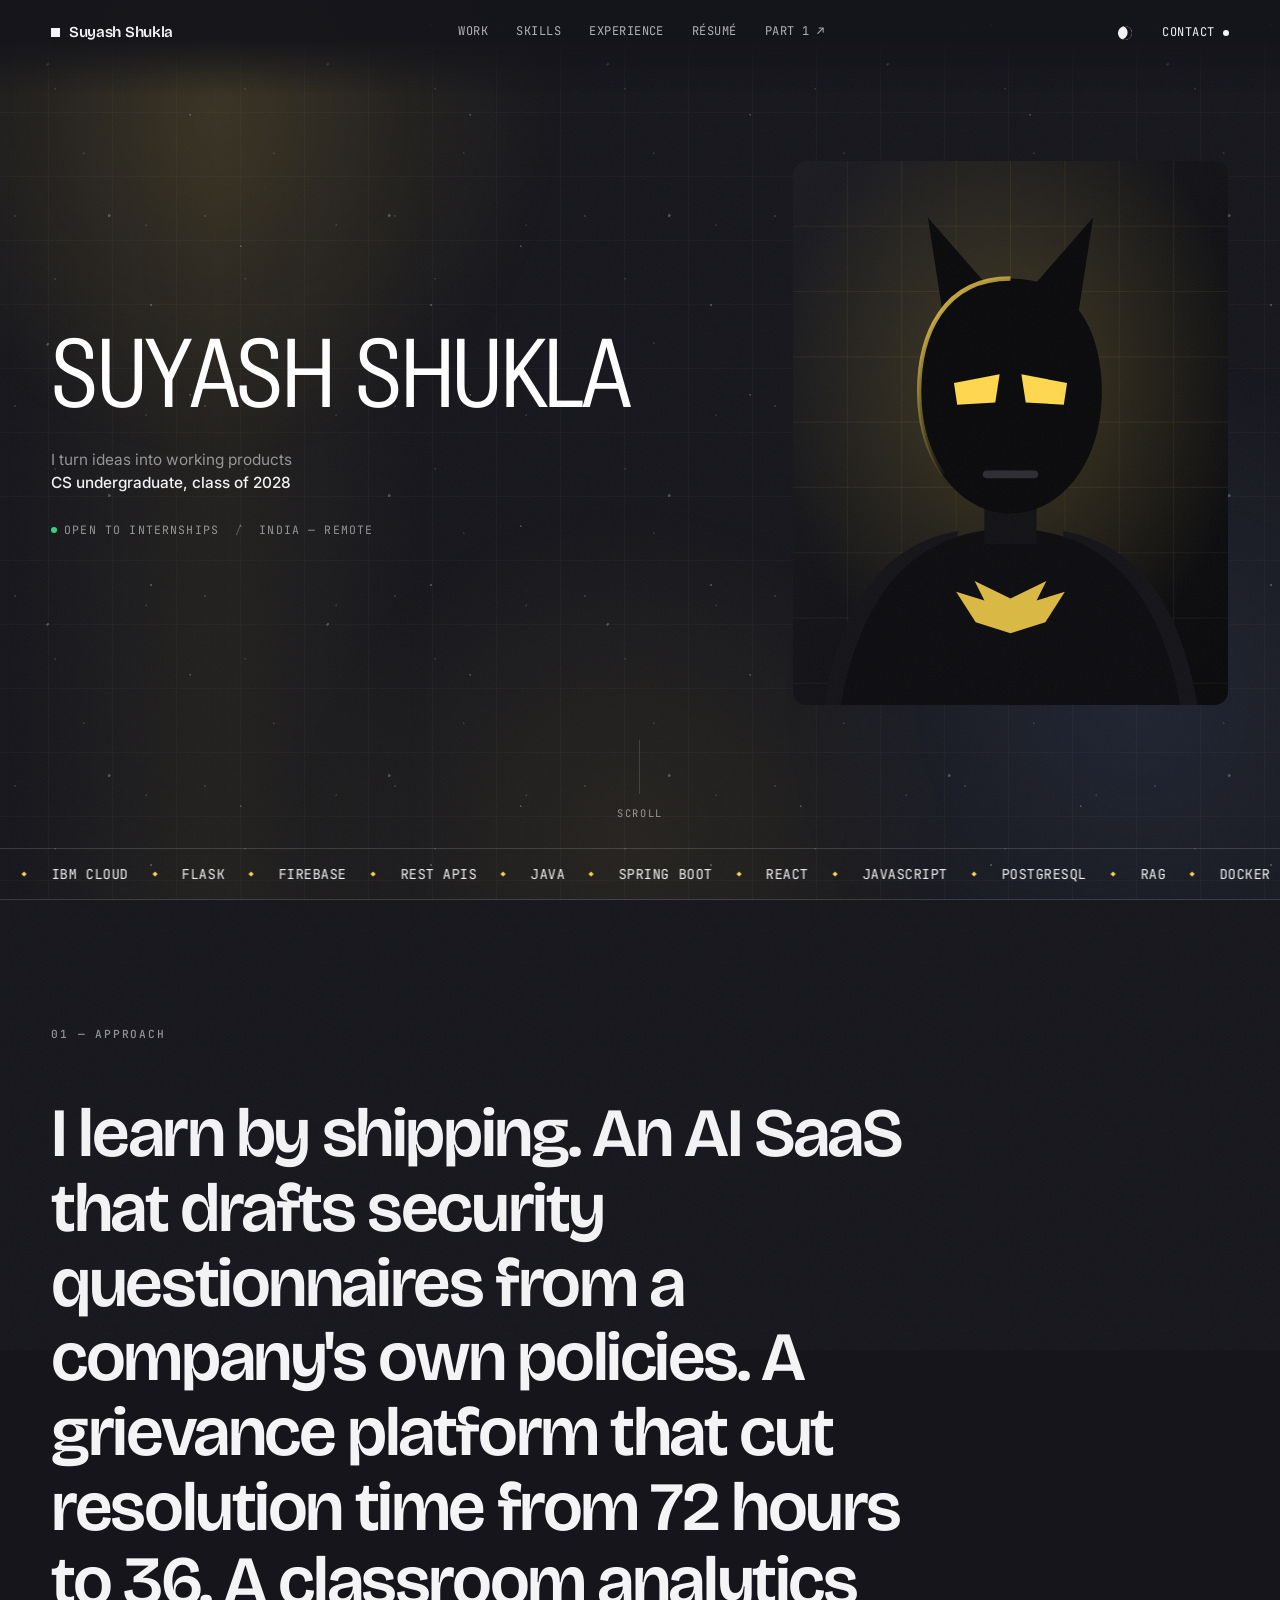
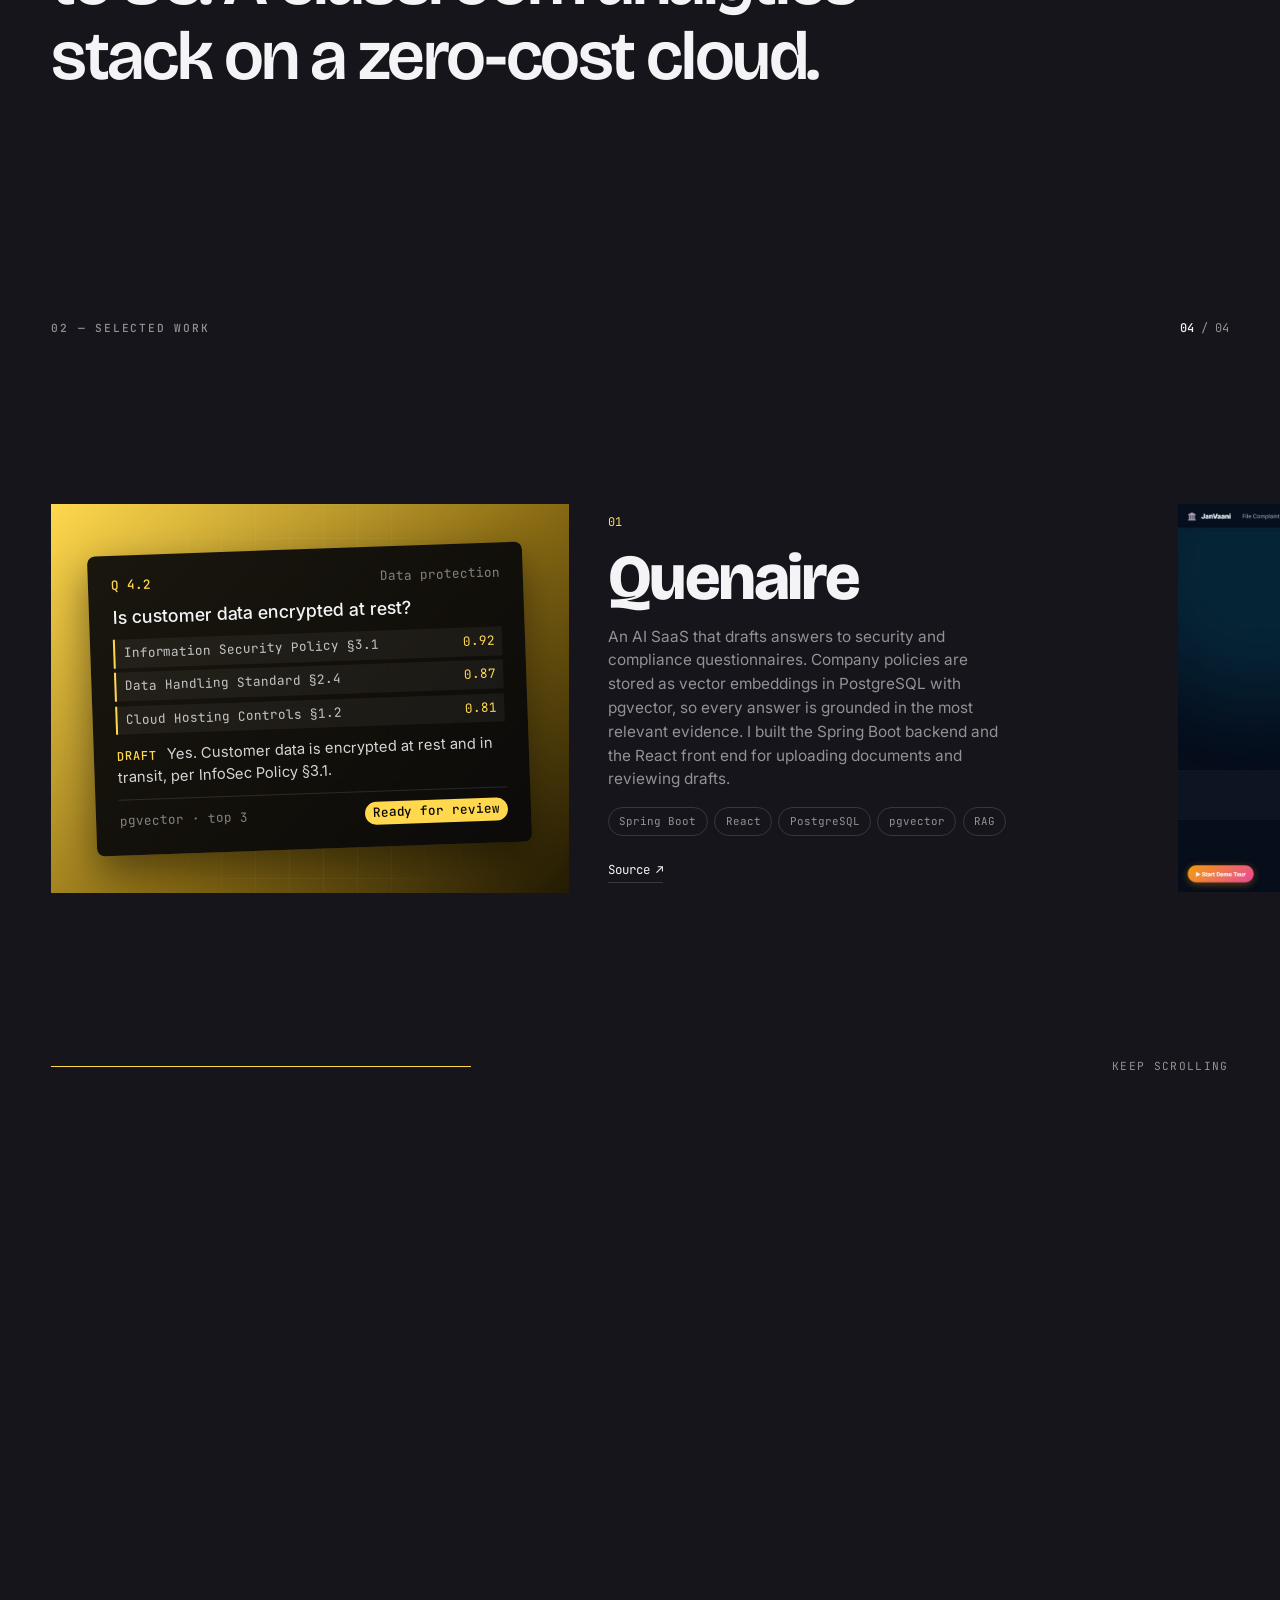
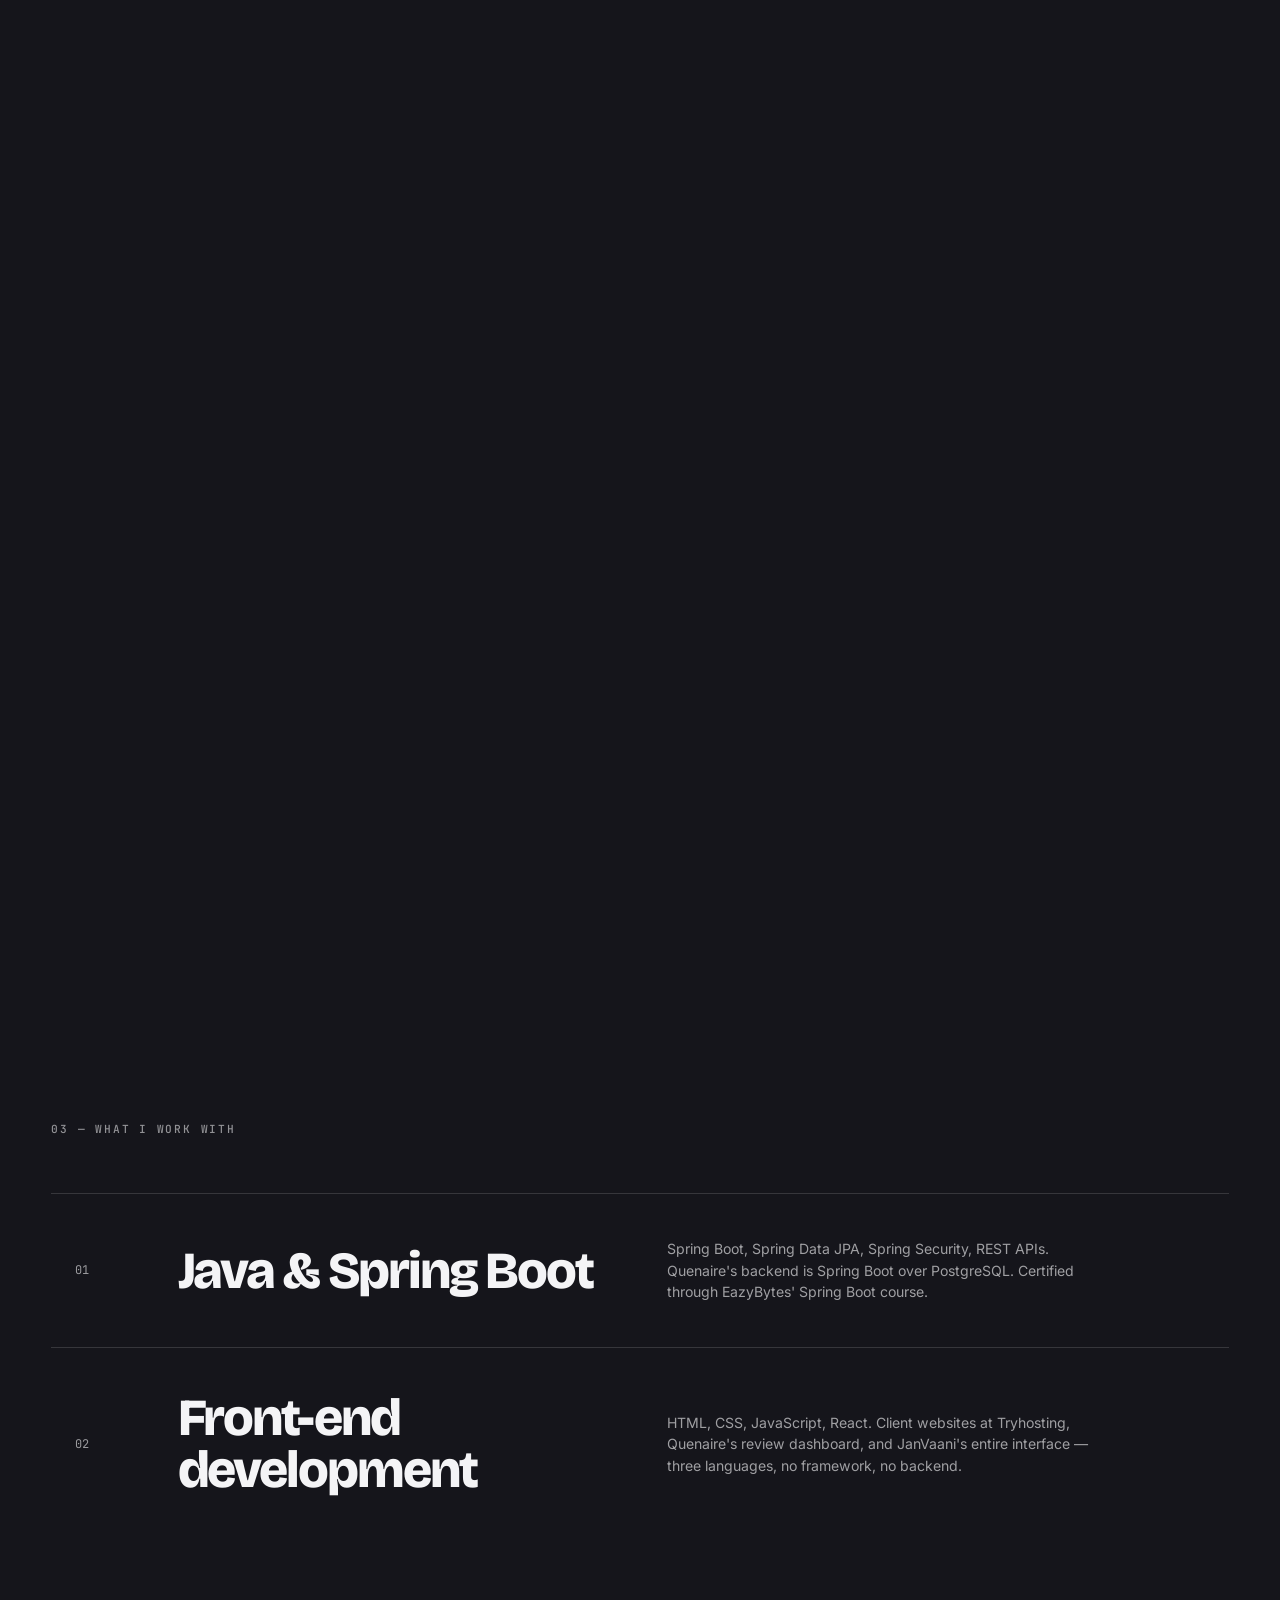
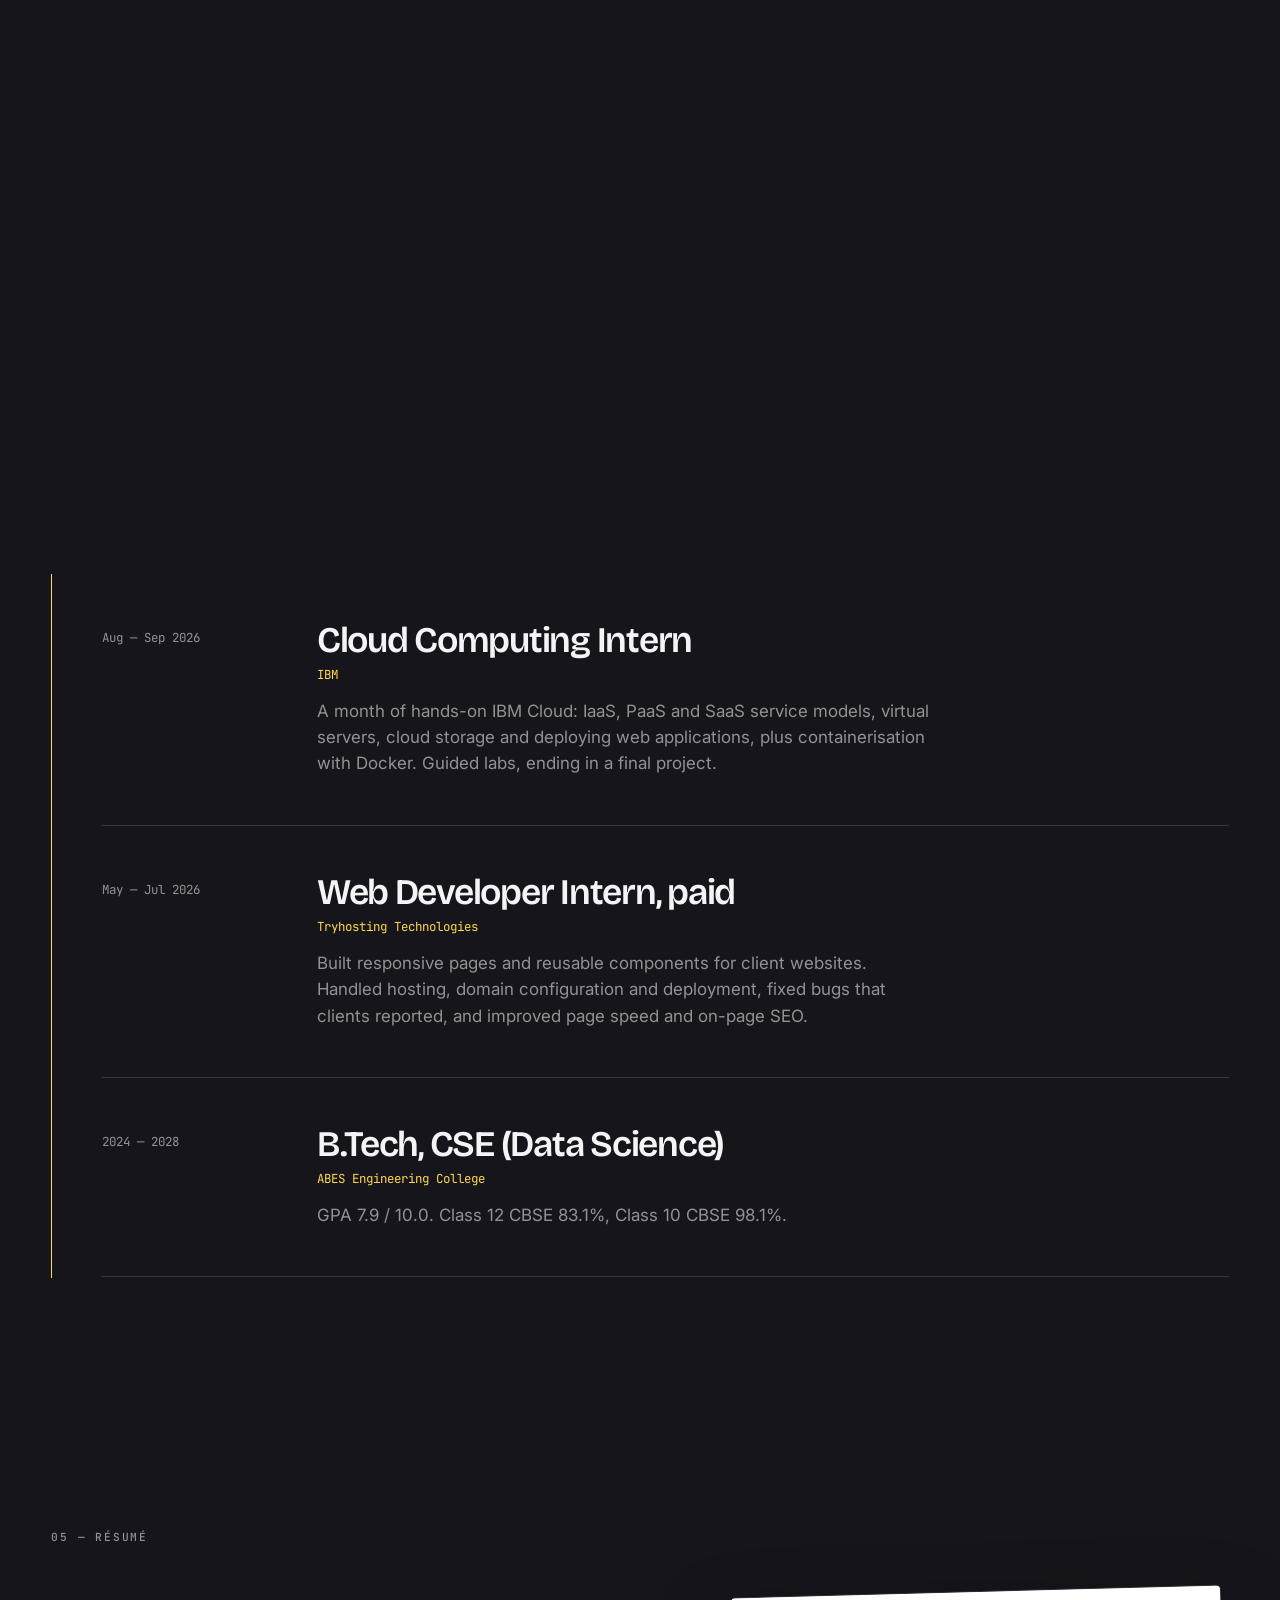
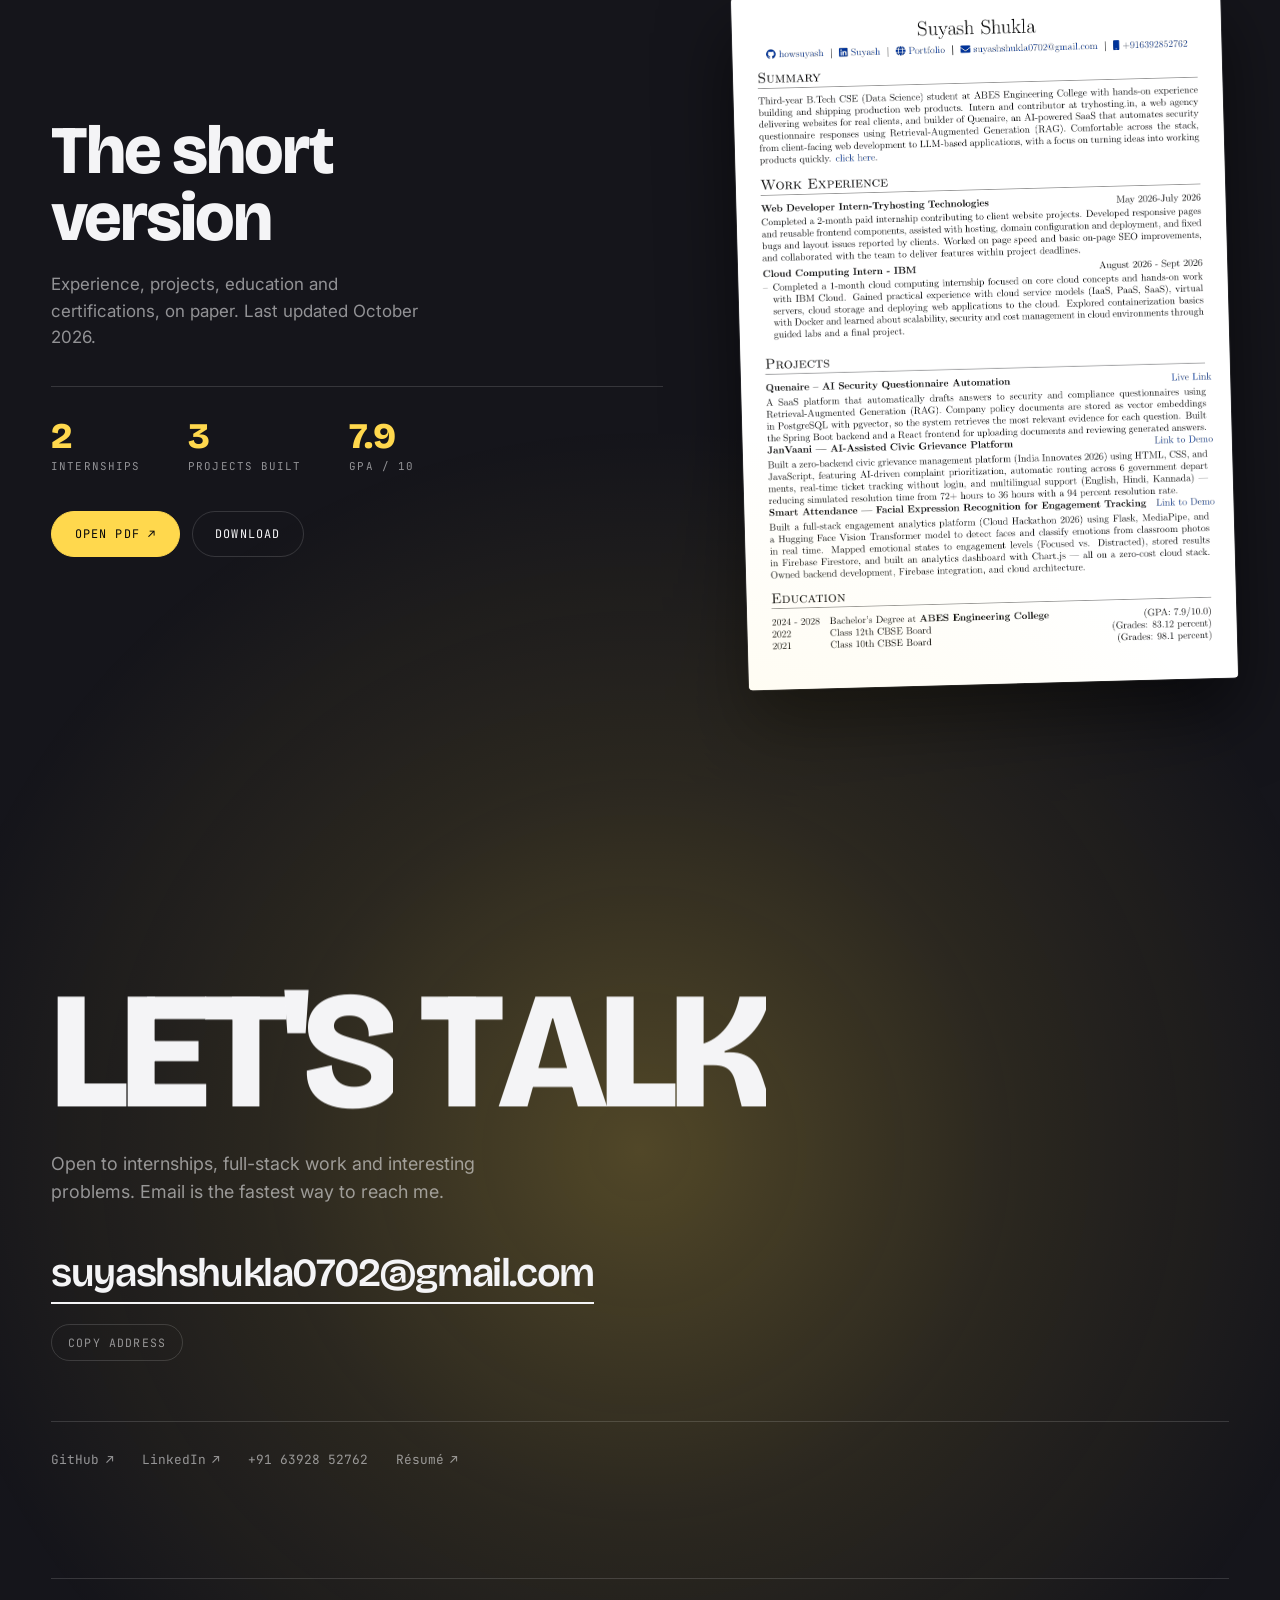
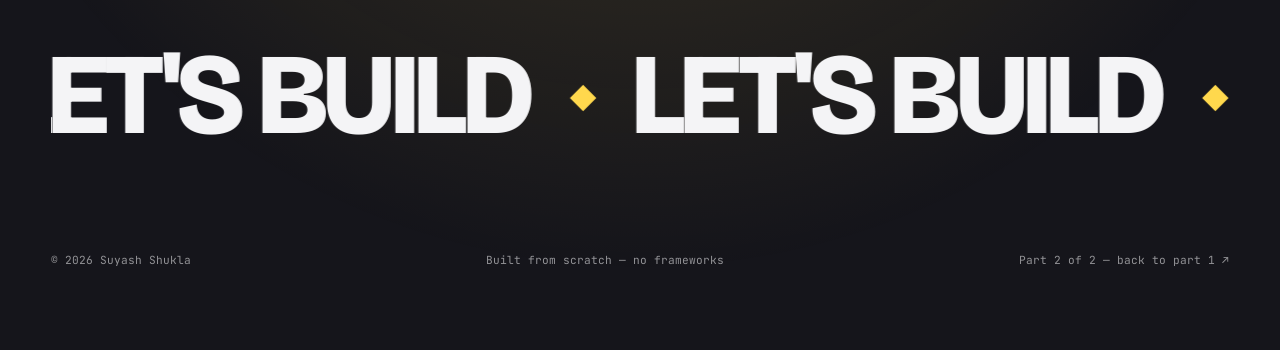
==== commit 4337034c: "Make the particle page the main site, the first design part 2 The particle portrait moves to / and t" ====
--- a/v2/index.html
+++ b/v2/index.html
@@ -6,404 +6,447 @@
 
 <!-- ========= EDIT: page metadata ========= -->
 <title>Suyash Shukla — Portfolio, part 2</title>
-<meta name="description" content="Web and AI developer and B.Tech CSE (Data Science) student who turns ideas into working products. Projects, experience and résumé." />
+<meta name="description" content="B.Tech CSE (Data Science) student who turns ideas into working products. Builder of Quenaire, an AI SaaS for security questionnaires. Projects, experience and résumé." />
 <meta name="author" content="Suyash Shukla" />
 
 <meta property="og:type" content="website" />
 <meta property="og:title" content="Suyash Shukla — Portfolio, part 2" />
-<meta property="og:description" content="Web and AI developer building with Spring Boot, React, cloud, and RAG. Projects, experience and résumé." />
+<meta property="og:description" content="CS undergraduate building with Spring Boot, React, cloud, and AI on RAG. Projects, experience and résumé." />
+<!-- absolute, not relative: most social scrapers will not resolve a
+     relative og:image and the preview comes out blank -->
 <meta property="og:url" content="https://howsuyash.github.io/v2/" />
-<meta property="og:image" content="https://howsuyash.github.io/assets/og-image-v2.jpg?v=18" />
+<meta property="og:image" content="https://howsuyash.github.io/assets/og-image.jpg?v=18" />
 <meta property="og:image:width" content="1200" />
 <meta property="og:image:height" content="630" />
-<meta property="og:image:alt" content="SUYASH SHUKLA in chrome letters over his portrait made of blue particles" />
+<meta property="og:image:alt" content="Suyash Shukla's portfolio — his name in white over a dark page, beside a Batman cowl portrait" />
 <meta property="og:locale" content="en_IN" />
 <meta name="twitter:card" content="summary_large_image" />
-<meta name="twitter:image" content="https://howsuyash.github.io/assets/og-image-v2.jpg?v=18" />
+<meta name="twitter:image" content="https://howsuyash.github.io/assets/og-image.jpg?v=18" />
 
 <link rel="canonical" href="https://howsuyash.github.io/v2/" />
-<meta name="theme-color" content="#050506" />
+<!-- tints the browser chrome on mobile; kept in step with the toggle by main.js -->
+<meta name="theme-color" content="#15151b" />
+<link rel="manifest" href="../site.webmanifest" />
+
+
 <link rel="icon" href="../assets/favicon.svg?v=18" type="image/svg+xml" />
 
 <link rel="preconnect" href="https://fonts.googleapis.com" />
 <link rel="preconnect" href="https://fonts.gstatic.com" crossorigin />
-<link href="https://fonts.googleapis.com/css2?family=Inter:ital,opsz,wght@0,14..32,300..900;1,14..32,300..900&display=swap" rel="stylesheet" />
-
-<!-- Same rule as part 1: every local asset carries ?v=, because
-     /assets, /css and /js are served immutable for a year.
-     After changing any of them: python tools/bump-version.py -->
-<link rel="stylesheet" href="../css/v2.css?v=18" />
-<link rel="preload" href="../assets/portrait-particles.webp?v=18" as="image" type="image/webp" />
+<!-- Roboto Flex carries the wght + wdth axes the hero proximity effect animates -->
+<link href="https://fonts.googleapis.com/css2?family=Bricolage+Grotesque:opsz,wght@12..96,400;12..96,600;12..96,800&family=Roboto+Flex:opsz,wdth,wght@8..144,25..151,100..1000&family=Inter:wght@400;500&family=JetBrains+Mono:wght@400;500&display=swap" rel="stylesheet" />
+
+<!-- Every local asset carries ?v=. They are served immutable for a
+     year, so the query string is the only thing that can tell a
+     browser to fetch again. After changing anything under assets/,
+     css/ or js/, run: python tools/bump-version.py -->
+<link rel="stylesheet" href="../css/styles.css?v=18" />
 
 <script>
-  /* Runs before the first paint, so the intro curtain is already
-     down when the page appears and the hero never flashes.
-
-     The intro is skipped for reduced motion and for deep links
-     (/v2/#work should land on the work, not on a five-second film).
-
-     It can only ever fail visible: js/v2.js marks the intro as its
-     own by setting data-intro. If it has not done that within four
-     seconds — the file failed to load, or threw — this lifts the
-     curtain itself and the page reads as plain content. */
+  document.documentElement.classList.add('js');
+  /* Runs before the first paint, so the page is never briefly the
+     wrong colour. Night is the default for everyone — the site is
+     built around it — and the OS preference is deliberately not
+     consulted; the toggle in the nav is the way out. A stored choice
+     still wins. Storage throws in some private windows, hence the
+     try. */
   (function () {
-    var html = document.documentElement;
-    html.classList.add('js');
-    if (location.hash || window.matchMedia('(prefers-reduced-motion: reduce)').matches) return;
-    html.classList.add('is-intro');
-    if ('scrollRestoration' in history) history.scrollRestoration = 'manual';
-    setTimeout(function () {
-      if (!html.hasAttribute('data-intro')) html.classList.remove('is-intro');
-    }, 4000);
+    var m = null;
+    try { m = localStorage.getItem('mode'); } catch (e) {}
+    document.documentElement.setAttribute('data-mode', m === 'day' ? 'day' : 'night');
   })();
 </script>
 </head>
 
-<body>
-
-<a class="skip" href="#about">Skip to content</a>
-
-<!-- The intro stage. Empty on purpose: js/v2.js builds the dot, the
-     bar and the letters, plays them, and removes the whole thing. -->
-<div class="intro" data-intro aria-hidden="true"></div>
+<body data-theme="light">
+
+<!-- drifting night haze behind everything. Purely decorative and
+     purely CSS — no script, and only transforms animate. -->
+<div class="aura" aria-hidden="true">
+  <i class="aura__haze aura__haze--1"></i>
+  <i class="aura__haze aura__haze--2"></i>
+  <i class="aura__haze aura__haze--3"></i>
+  <span class="aura__grid"></span>
+  <span class="aura__dust aura__dust--far"></span>
+  <span class="aura__dust aura__dust--near"></span>
+  <span class="aura__beam"></span>
+</div>
+
+<div class="grain" aria-hidden="true"></div>
+<div class="cursor" id="cursor" aria-hidden="true"></div>
+<div class="progress" id="progress" aria-hidden="true"></div>
+
+<a class="skip-link" href="#work">Skip to work</a>
 
 <!-- ============================== NAV ============================== -->
-<header class="nav" data-nav>
-  <a class="nav__brand" href="#home">Suyash Shukla</a>
-
-  <button class="nav__toggle" type="button" data-menu-toggle aria-expanded="false" aria-controls="nav-links">
-    <span class="nav__toggle-label">Menu</span>
-    <span class="nav__toggle-icon" aria-hidden="true"><i></i><i></i></span>
-  </button>
-
-  <nav class="nav__links" id="nav-links" aria-label="Primary">
-    <a href="#home">Home</a>
-    <a href="#about">About</a>
-    <a href="#skills">Skills</a>
-    <a href="#work">Projects</a>
-    <a href="#journey">Experience</a>
+<header class="nav">
+  <a class="nav__brand" href="#top">
+    <span class="nav__mark" aria-hidden="true"></span>
+    <span>Suyash Shukla</span>
+  </a>
+  <nav class="nav__links" aria-label="Primary">
+    <a href="#work">Work</a>
+    <a href="#capabilities">Skills</a>
+    <a href="#experience">Experience</a>
     <a href="#resume">Résumé</a>
-    <a href="#contact">Contact</a>
-    <span class="nav__bar" data-nav-bar aria-hidden="true"></span>
-    <a class="nav__part" href="../">Part 1 <i aria-hidden="true">↗</i></a>
+    <a href="../">Part 1 ↗</a>
   </nav>
-
-  <span class="nav__progress" aria-hidden="true"><i data-progress></i></span>
+  <div class="nav__end">
+    <button class="nav__mode" type="button" data-mode-toggle aria-label="Switch theme">
+      <span class="nav__mode-icon" aria-hidden="true"></span>
+    </button>
+    <a class="nav__cta" href="#contact">
+      <span>Contact</span>
+      <span class="nav__dot" aria-hidden="true"></span>
+    </a>
+  </div>
 </header>
 
-<main>
-
-  <!-- ============================ HERO ============================ -->
-  <!-- The portrait is drawn on the canvas from the cut-out in
-       data-src (see tools/make-particle-portrait.py). The <img> is
-       the fallback: it shows until the particles are built, and stays
-       if they cannot be — opened from file://, for one. -->
-  <section class="hero" id="home" data-hero>
-    <img class="hero__still" src="../assets/portrait-particles.webp?v=18" width="334" height="520" alt="" />
-    <canvas class="hero__canvas" data-particles data-src="../assets/portrait-particles.webp?v=18" aria-hidden="true"></canvas>
-
-    <div class="hero__content">
-      <h1 class="hero__title">
-        <span class="hero__word" data-hero-word>Suyash Shukla</span>
-      </h1>
-      <div class="hero__meta">
-        <p class="hero__role"><b>Web &amp; AI</b> <i>Developer</i></p>
-        <div class="hero__actions">
-          <a class="hero__round" href="#about" aria-label="Scroll to about">
-            <svg viewBox="0 0 16 16" width="14" height="14" aria-hidden="true"><path d="M12 4 4 12M4 5.5V12h6.5" fill="none" stroke="currentColor" stroke-width="1.4" stroke-linecap="round" stroke-linejoin="round"/></svg>
-          </a>
-          <a class="hero__pill" href="#contact">Contact</a>
-        </div>
-      </div>
-    </div>
-  </section>
-
-  <!-- =========================== ABOUT ============================ -->
-  <section class="section about" id="about">
-    <div class="about__head">
-      <span class="eyebrow">About me</span>
-      <h2 class="bigword" data-bigword>Intro</h2>
-    </div>
-
-    <div class="about__card" data-reveal>
-      <!-- data-words: each word lights up as the card crosses the
-           viewport. Bold survives the split. -->
-      <p class="about__text" data-words>
-        Hey, I'm <b>Suyash.</b> A full-stack developer and third-year B.Tech CSE
-        (Data Science) student who turns ideas into working products. I'm building
-        <b>Quenaire</b>, an AI SaaS that drafts security questionnaire answers with
-        RAG. I shipped <b>JanVaani</b>, a civic grievance platform that cut resolution
-        time from <b>72 hours to 36</b>, and owned the cloud stack for
-        <b>Smart Attendance</b> at zero cost. Two internships so far, at <b>IBM</b>
-        and <b>Tryhosting</b>, and open to the next one.
-      </p>
-      <ul class="about__chips">
-        <li><i class="pulse" aria-hidden="true"></i>Open to internships</li>
-        <li>India — remote</li>
-        <li>Class of 2028</li>
-      </ul>
-    </div>
-  </section>
-
-  <!-- =========================== SKILLS =========================== -->
-  <section class="section skills" id="skills">
-    <div class="section__head">
-      <span class="eyebrow">What I work with</span>
-      <h2 class="bigword" data-bigword>Skills</h2>
-    </div>
-
-    <ul class="skills__grid">
-      <li class="skill" data-reveal data-glow>
-        <span class="skill__num">01</span>
-        <h3 class="skill__title">Java &amp; Spring Boot</h3>
-        <p class="skill__desc">Spring Boot, Spring Data JPA, Spring Security, REST APIs. Quenaire's backend is Spring Boot over PostgreSQL. Certified through EazyBytes' Spring Boot course.</p>
-        <ul class="tags"><li>Java</li><li>Spring Boot</li><li>JPA</li><li>REST</li></ul>
-      </li>
-      <li class="skill" data-reveal data-glow>
-        <span class="skill__num">02</span>
-        <h3 class="skill__title">Front-end development</h3>
-        <p class="skill__desc">HTML, CSS, JavaScript, React. Client websites at Tryhosting, Quenaire's review dashboard, and JanVaani's entire interface — three languages, no framework, no backend.</p>
-        <ul class="tags"><li>HTML</li><li>CSS</li><li>JavaScript</li><li>React</li></ul>
-      </li>
-      <li class="skill" data-reveal data-glow>
-        <span class="skill__num">03</span>
-        <h3 class="skill__title">AI applications</h3>
-        <p class="skill__desc">Retrieval-Augmented Generation over pgvector embeddings in Quenaire. A Hugging Face Vision Transformer reading classroom engagement in Smart Attendance.</p>
-        <ul class="tags"><li>RAG</li><li>pgvector</li><li>Hugging Face</li><li>MediaPipe</li></ul>
-      </li>
-      <li class="skill" data-reveal data-glow>
-        <span class="skill__num">04</span>
-        <h3 class="skill__title">Cloud computing</h3>
-        <p class="skill__desc">AWS Academy Graduate, Cloud Foundations and Architect. IBM Cloud and Docker from the IBM internship. Smart Attendance runs on Firebase and Render at zero cost.</p>
-        <ul class="tags"><li>AWS</li><li>IBM Cloud</li><li>Docker</li><li>Firebase</li></ul>
+<main id="top">
+
+  <!-- ======================= CH 1 — HERO ========================= -->
+  <section class="chapter hero" data-chapter="light">
+    <div class="hero__inner">
+
+      <div class="hero__lead">
+        <!-- data-vft = variable-font proximity: every letter warps toward the cursor -->
+        <h1 class="hero__name" data-vft>Suyash Shukla</h1>
+
+        <p class="hero__since">
+          I turn ideas into working products<br />
+          <em>CS undergraduate, class of 2028</em>
+        </p>
+
+        <p class="hero__lang">
+          <span><i class="pulse" aria-hidden="true"></i> Open to internships</span>
+          <span class="hero__sep" aria-hidden="true">/</span>
+          <span>India — remote</span>
+        </p>
+      </div>
+
+      <!-- The cowl sits on top; the real photo underneath is revealed
+           through a circular mask that follows the cursor. On touch
+           there is no cursor, so the photo shows plainly instead. -->
+      <figure class="hero__portrait" data-portrait>
+        <img class="hero__portrait-shot" src="../assets/portrait.jpg?v=18" width="1000" height="1250"
+             alt="Suyash Shukla" />
+        <img class="hero__portrait-cowl" src="../assets/portrait.svg?v=18" width="400" height="500"
+             alt="" aria-hidden="true" />
+        <figcaption aria-hidden="true">◆ hover to unmask</figcaption>
+      </figure>
+
+    </div>
+
+    <div class="hero__cue" aria-hidden="true">
+      <span class="hero__cue-line"><i></i></span>
+      <span>Scroll</span>
+    </div>
+
+    <div class="ticker" aria-hidden="true">
+      <div class="ticker__track" data-ticker>
+        <span>Java</span><b>◆</b><span>Spring Boot</span><b>◆</b><span>React</span><b>◆</b><span>JavaScript</span><b>◆</b><span>PostgreSQL</span><b>◆</b><span>RAG</span><b>◆</b><span>Docker</span><b>◆</b><span>AWS</span><b>◆</b><span>IBM Cloud</span><b>◆</b><span>Flask</span><b>◆</b><span>Firebase</span><b>◆</b><span>REST APIs</span><b>◆</b>
+        <span>Java</span><b>◆</b><span>Spring Boot</span><b>◆</b><span>React</span><b>◆</b><span>JavaScript</span><b>◆</b><span>PostgreSQL</span><b>◆</b><span>RAG</span><b>◆</b><span>Docker</span><b>◆</b><span>AWS</span><b>◆</b><span>IBM Cloud</span><b>◆</b><span>Flask</span><b>◆</b><span>Firebase</span><b>◆</b><span>REST APIs</span><b>◆</b>
+      </div>
+    </div>
+  </section>
+
+  <!-- ==================== CH 2 — MANIFESTO ====================== -->
+  <section class="chapter manifesto" data-chapter="dark" id="about">
+    <span class="eyebrow">01 — Approach</span>
+    <p class="manifesto__text" data-words>
+      I learn by shipping. An AI SaaS that drafts security questionnaires from
+      a company's own policies. A grievance platform that cut resolution time
+      from 72 hours to 36. A classroom analytics stack on a zero-cost cloud.
+    </p>
+  </section>
+
+  <!-- ================== CH 3 — WORK (PINNED) ==================== -->
+  <section class="reel" id="work" data-chapter="dark" data-reel>
+    <div class="reel__pin">
+
+      <div class="reel__head">
+        <span class="eyebrow">02 — Selected work</span>
+        <span class="reel__counter"><b data-reel-current>01</b> / <span data-reel-total>04</span></span>
+      </div>
+
+      <div class="reel__track" data-reel-track>
+
+        <article class="panel">
+          <!-- a schematic, not a screenshot: there is no public deployment
+               to capture yet. Built in markup so it stays sharp at any
+               size. To use a real screenshot instead, swap this div for
+               the panel__visual--shot pattern the other two panels use. -->
+          <div class="panel__visual panel__visual--01 panel__visual--rag" role="img"
+               aria-label="Illustration of Quenaire at work: a questionnaire question, the three policy passages retrieved for it, and the drafted answer citing them">
+            <div class="rag">
+              <p class="rag__head"><b>Q 4.2</b><i>Data protection</i></p>
+              <p class="rag__q">Is customer data encrypted at rest?</p>
+              <ol class="rag__hits">
+                <li><em>Information Security Policy §3.1</em><small>0.92</small></li>
+                <li><em>Data Handling Standard §2.4</em><small>0.87</small></li>
+                <li><em>Cloud Hosting Controls §1.2</em><small>0.81</small></li>
+              </ol>
+              <p class="rag__a"><b>Draft</b> Yes. Customer data is encrypted at rest and in transit, per InfoSec Policy §3.1.</p>
+              <p class="rag__foot"><i>pgvector · top 3</i><b>Ready for review</b></p>
+            </div>
+          </div>
+          <div class="panel__info">
+            <span class="panel__num">01</span>
+            <h2 class="panel__title">Quenaire</h2>
+            <p class="panel__desc">
+              An AI SaaS that drafts answers to security and compliance questionnaires.
+              Company policies are stored as vector embeddings in PostgreSQL with
+              pgvector, so every answer is grounded in the most relevant evidence.
+              I built the Spring Boot backend and the React front end for uploading
+              documents and reviewing drafts.
+            </p>
+            <ul class="panel__tags"><li>Spring Boot</li><li>React</li><li>PostgreSQL</li><li>pgvector</li><li>RAG</li></ul>
+            <div class="panel__links">
+              <a href="https://github.com/HowSuyash/Quenaire" target="_blank" rel="noopener noreferrer" data-magnetic>Source <i aria-hidden="true">↗</i></a>
+            </div>
+          </div>
+        </article>
+
+        <article class="panel">
+          <div class="panel__visual panel__visual--shot panel__visual--02">
+            <img src="../assets/janvaani.jpg?v=18" width="1200" height="900" loading="lazy"
+                 alt="JanVaani live site — One Platform. Every Grievance. Resolved. — with complaint statistics" />
+          </div>
+          <div class="panel__info">
+            <span class="panel__num">02</span>
+            <h2 class="panel__title">JanVaani</h2>
+            <p class="panel__desc">
+              Zero-backend civic grievance platform built for India Innovates 2026.
+              AI-driven complaint prioritisation, automatic routing across six
+              government departments, and real-time ticket tracking with no login.
+              Cut simulated resolution time from 72+ hours to 36, at a 94% resolution rate.
+            </p>
+            <ul class="panel__tags"><li>HTML</li><li>CSS</li><li>JavaScript</li><li>Multilingual</li></ul>
+            <div class="panel__links">
+              <a href="https://smartps-crm.netlify.app/" target="_blank" rel="noopener noreferrer" data-magnetic>Live site <i aria-hidden="true">↗</i></a>
+              <a href="https://drive.google.com/file/d/1BvhKTSOiJBS4cqGuRTViAYkHfZNquVjM/view?usp=sharing" target="_blank" rel="noopener noreferrer" data-magnetic>Demo video <i aria-hidden="true">↗</i></a>
+              <a href="https://github.com/HowSuyash/Smart-psCRM" target="_blank" rel="noopener noreferrer" data-magnetic>Source <i aria-hidden="true">↗</i></a>
+            </div>
+          </div>
+        </article>
+
+        <article class="panel">
+          <div class="panel__visual panel__visual--shot panel__visual--03">
+            <img src="../assets/smart-attendance.jpg?v=18" width="1200" height="900" loading="lazy"
+                 alt="Smart Attendance sign-in screen for the face emotion recognition system" />
+          </div>
+          <div class="panel__info">
+            <span class="panel__num">03</span>
+            <h2 class="panel__title">Smart Attendance</h2>
+            <p class="panel__desc">
+              Full-stack engagement analytics for classrooms, built for Cloud Hackathon 2026.
+              A Hugging Face Vision Transformer classifies emotion from classroom photos in
+              real time and maps it to engagement — focused or distracted. I owned the
+              backend, Firebase integration and cloud architecture, on a zero-cost stack.
+            </p>
+            <ul class="panel__tags"><li>Flask</li><li>MediaPipe</li><li>Hugging Face</li><li>Firebase</li><li>Chart.js</li></ul>
+            <div class="panel__links">
+              <a href="https://dashing-concha-5401f5.netlify.app/login.html" target="_blank" rel="noopener noreferrer" data-magnetic>Live site <i aria-hidden="true">↗</i></a>
+              <a href="https://github.com/HowSuyash/SmartAttendance" target="_blank" rel="noopener noreferrer" data-magnetic>Source <i aria-hidden="true">↗</i></a>
+            </div>
+          </div>
+        </article>
+
+        <article class="panel panel--end">
+          <div class="panel__info">
+            <span class="panel__num">04</span>
+            <h2 class="panel__title">More on<br />GitHub</h2>
+            <p class="panel__desc">
+              Coursework, experiments and the things that never got a landing page.
+            </p>
+            <div class="panel__links">
+              <a href="https://github.com/HowSuyash" target="_blank" rel="noopener noreferrer" data-magnetic>@HowSuyash <i aria-hidden="true">↗</i></a>
+            </div>
+          </div>
+        </article>
+
+      </div>
+
+      <div class="reel__hint" aria-hidden="true">
+        <span class="reel__bar"><i data-reel-bar></i></span>
+        <span>Keep scrolling</span>
+      </div>
+
+    </div>
+  </section>
+
+  <!-- =================== CH 4 — CAPABILITIES ==================== -->
+  <section class="chapter caps" id="capabilities" data-chapter="light">
+    <span class="eyebrow">03 — What I work with</span>
+
+    <ul class="caps__list">
+      <li class="cap">
+        <span class="cap__num">01</span>
+        <h2 class="cap__title">Java &amp; Spring Boot</h2>
+        <p class="cap__desc">Spring Boot, Spring Data JPA, Spring Security, REST APIs. Quenaire's backend is Spring Boot over PostgreSQL. Certified through EazyBytes' Spring Boot course.</p>
+        <i class="cap__arrow" aria-hidden="true">↗</i>
+      </li>
+      <li class="cap">
+        <span class="cap__num">02</span>
+        <h2 class="cap__title">Front-end development</h2>
+        <p class="cap__desc">HTML, CSS, JavaScript, React. Client websites at Tryhosting, Quenaire's review dashboard, and JanVaani's entire interface — three languages, no framework, no backend.</p>
+        <i class="cap__arrow" aria-hidden="true">↗</i>
+      </li>
+      <li class="cap">
+        <span class="cap__num">03</span>
+        <h2 class="cap__title">AI applications</h2>
+        <p class="cap__desc">Retrieval-Augmented Generation over pgvector embeddings in Quenaire. A Hugging Face Vision Transformer reading classroom engagement in Smart Attendance.</p>
+        <i class="cap__arrow" aria-hidden="true">↗</i>
+      </li>
+      <li class="cap">
+        <span class="cap__num">04</span>
+        <h2 class="cap__title">Cloud computing</h2>
+        <p class="cap__desc">AWS Academy Graduate, Cloud Foundations and Architect. IBM Cloud and Docker from the IBM internship. Smart Attendance runs on Firebase and Render at zero cost.</p>
+        <i class="cap__arrow" aria-hidden="true">↗</i>
       </li>
     </ul>
   </section>
 
-  <!-- ========================== PROJECTS ========================== -->
-  <section class="section work" id="work">
-    <div class="section__head">
-      <span class="eyebrow">Selected work</span>
-      <h2 class="bigword" data-bigword>Projects</h2>
-    </div>
-
-    <!-- data-stack: on wide screens each card sticks and the next one
-         slides over it; the covered card shrinks back a little. -->
-    <div class="work__stack" data-stack>
-
-      <article class="project" style="--i: 0">
-        <!-- a schematic, not a screenshot: Quenaire has no public
-             deployment to capture yet -->
-        <div class="project__visual project__visual--rag" role="img"
-             aria-label="Illustration of Quenaire at work: a questionnaire question, the three policy passages retrieved for it, and the drafted answer citing them">
-          <div class="rag">
-            <p class="rag__head"><b>Q 4.2</b><i>Data protection</i></p>
-            <p class="rag__q">Is customer data encrypted at rest?</p>
-            <ol class="rag__hits">
-              <li><em>Information Security Policy §3.1</em><small>0.92</small></li>
-              <li><em>Data Handling Standard §2.4</em><small>0.87</small></li>
-              <li><em>Cloud Hosting Controls §1.2</em><small>0.81</small></li>
-            </ol>
-            <p class="rag__a"><b>Draft</b> Yes. Customer data is encrypted at rest and in transit, per InfoSec Policy §3.1.</p>
-            <p class="rag__foot"><i>pgvector · top 3</i><b>Ready for review</b></p>
-          </div>
-        </div>
-        <div class="project__info">
-          <span class="project__num">01 / 03</span>
-          <h3 class="project__title">Quenaire</h3>
-          <p class="project__desc">
-            An AI SaaS that drafts answers to security and compliance questionnaires.
-            Company policies are stored as vector embeddings in PostgreSQL with
-            pgvector, so every answer is grounded in the most relevant evidence.
-            I built the Spring Boot backend and the React front end for uploading
-            documents and reviewing drafts.
-          </p>
-          <ul class="tags"><li>Spring Boot</li><li>React</li><li>PostgreSQL</li><li>pgvector</li><li>RAG</li></ul>
-          <div class="project__links">
-            <a class="btn" href="https://github.com/HowSuyash/Quenaire" target="_blank" rel="noopener noreferrer">Source <i aria-hidden="true">↗</i></a>
-          </div>
-        </div>
-      </article>
-
-      <article class="project" style="--i: 1">
-        <div class="project__visual">
-          <img src="../assets/janvaani.jpg?v=18" width="1200" height="900" loading="lazy"
-               alt="JanVaani live site — One Platform. Every Grievance. Resolved. — with complaint statistics" />
-        </div>
-        <div class="project__info">
-          <span class="project__num">02 / 03</span>
-          <h3 class="project__title">JanVaani</h3>
-          <p class="project__desc">
-            Zero-backend civic grievance platform built for India Innovates 2026.
-            AI-driven complaint prioritisation, automatic routing across six
-            government departments, and real-time ticket tracking with no login.
-            Cut simulated resolution time from 72+ hours to 36, at a 94% resolution rate.
-          </p>
-          <ul class="tags"><li>HTML</li><li>CSS</li><li>JavaScript</li><li>Multilingual</li></ul>
-          <div class="project__links">
-            <a class="btn btn--solid" href="https://smartps-crm.netlify.app/" target="_blank" rel="noopener noreferrer">Live site <i aria-hidden="true">↗</i></a>
-            <a class="btn" href="https://drive.google.com/file/d/1BvhKTSOiJBS4cqGuRTViAYkHfZNquVjM/view?usp=sharing" target="_blank" rel="noopener noreferrer">Demo video <i aria-hidden="true">↗</i></a>
-            <a class="btn" href="https://github.com/HowSuyash/Smart-psCRM" target="_blank" rel="noopener noreferrer">Source <i aria-hidden="true">↗</i></a>
-          </div>
-        </div>
-      </article>
-
-      <article class="project" style="--i: 2">
-        <div class="project__visual">
-          <img src="../assets/smart-attendance.jpg?v=18" width="1200" height="900" loading="lazy"
-               alt="Smart Attendance sign-in screen for the face emotion recognition system" />
-        </div>
-        <div class="project__info">
-          <span class="project__num">03 / 03</span>
-          <h3 class="project__title">Smart Attendance</h3>
-          <p class="project__desc">
-            Full-stack engagement analytics for classrooms, built for Cloud Hackathon 2026.
-            A Hugging Face Vision Transformer classifies emotion from classroom photos in
-            real time and maps it to engagement — focused or distracted. I owned the
-            backend, Firebase integration and cloud architecture, on a zero-cost stack.
-          </p>
-          <ul class="tags"><li>Flask</li><li>MediaPipe</li><li>Hugging Face</li><li>Firebase</li><li>Chart.js</li></ul>
-          <div class="project__links">
-            <a class="btn btn--solid" href="https://dashing-concha-5401f5.netlify.app/login.html" target="_blank" rel="noopener noreferrer">Live site <i aria-hidden="true">↗</i></a>
-            <a class="btn" href="https://github.com/HowSuyash/SmartAttendance" target="_blank" rel="noopener noreferrer">Source <i aria-hidden="true">↗</i></a>
-          </div>
-        </div>
-      </article>
-
-    </div>
-
-    <a class="work__more" href="https://github.com/HowSuyash" target="_blank" rel="noopener noreferrer" data-reveal>
-      <span>Coursework, experiments and the things that never got a landing page</span>
-      <b>More on GitHub <i aria-hidden="true">↗</i></b>
-    </a>
-  </section>
-
-  <!-- ========================= EXPERIENCE ========================= -->
-  <section class="section journey" id="journey">
-    <div class="section__head">
-      <span class="eyebrow">Experience &amp; education</span>
-      <h2 class="bigword" data-bigword>Journey</h2>
-    </div>
-
-    <!-- data-timeline: the rail fills as you read, and each row lights
-         when the fill reaches it -->
-    <ol class="tl" data-timeline>
-      <li class="tl__rail" aria-hidden="true"><i data-rail></i></li>
-
-      <li class="tl__row">
-        <span class="tl__when">Aug — Sep 2026</span>
-        <div class="tl__body">
-          <h3 class="tl__role">Cloud Computing Intern</h3>
-          <span class="tl__org">IBM</span>
-          <p class="tl__desc">
+  <!-- ==================== CH 5 — EXPERIENCE ===================== -->
+  <section class="chapter exp" id="experience" data-chapter="dark" data-exp>
+    <span class="eyebrow">04 — Experience &amp; education</span>
+
+    <ol class="exp__list">
+      <span class="exp__rail" aria-hidden="true"><i data-exp-rail></i></span>
+
+      <li class="exp__row">
+        <span class="exp__year">Aug — Sep 2026</span>
+        <div class="exp__body">
+          <h2 class="exp__role">Cloud Computing Intern</h2>
+          <span class="exp__org">IBM</span>
+          <p class="exp__desc">
             A month of hands-on IBM Cloud: IaaS, PaaS and SaaS service models,
             virtual servers, cloud storage and deploying web applications, plus
             containerisation with Docker. Guided labs, ending in a final project.
           </p>
         </div>
       </li>
-      <li class="tl__row">
-        <span class="tl__when">May — Jul 2026</span>
-        <div class="tl__body">
-          <h3 class="tl__role">Web Developer Intern, paid</h3>
-          <span class="tl__org">Tryhosting Technologies</span>
-          <p class="tl__desc">
+      <li class="exp__row">
+        <span class="exp__year">May — Jul 2026</span>
+        <div class="exp__body">
+          <h2 class="exp__role">Web Developer Intern, paid</h2>
+          <span class="exp__org">Tryhosting Technologies</span>
+          <p class="exp__desc">
             Built responsive pages and reusable components for client websites.
             Handled hosting, domain configuration and deployment, fixed bugs that
             clients reported, and improved page speed and on-page SEO.
           </p>
         </div>
       </li>
-      <li class="tl__row">
-        <span class="tl__when">2024 — 2028</span>
-        <div class="tl__body">
-          <h3 class="tl__role">B.Tech, CSE (Data Science)</h3>
-          <span class="tl__org">ABES Engineering College</span>
-          <p class="tl__desc">
+      <li class="exp__row">
+        <span class="exp__year">2024 — 2028</span>
+        <div class="exp__body">
+          <h2 class="exp__role">B.Tech, CSE (Data Science)</h2>
+          <span class="exp__org">ABES Engineering College</span>
+          <p class="exp__desc">
             GPA 7.9 / 10.0. Class 12 CBSE 83.1%, Class 10 CBSE 98.1%.
           </p>
         </div>
       </li>
-      <li class="tl__row">
-        <span class="tl__when">Certified</span>
-        <div class="tl__body">
-          <h3 class="tl__role">AWS Academy &amp; Spring Boot</h3>
-          <span class="tl__org">AWS Academy · EazyBytes</span>
-          <p class="tl__desc">
-            AWS Academy Graduate, Cloud Foundations and Architect. Java Spring Boot
-            Development on Udemy: Core Java, Spring Boot, Spring Data JPA, REST APIs
-            and Spring Security.
-          </p>
-        </div>
-      </li>
     </ol>
   </section>
 
-  <!-- =========================== RÉSUMÉ =========================== -->
-  <section class="section resume" id="resume">
-    <div class="section__head">
-      <span class="eyebrow">On paper</span>
-      <h2 class="bigword" data-bigword>Résumé</h2>
-    </div>
+  <!-- ====================== CH 6 — RÉSUMÉ ======================= -->
+  <section class="chapter resume" id="resume" data-chapter="light">
+    <span class="eyebrow">05 — Résumé</span>
 
     <div class="resume__grid">
-      <div class="resume__side" data-reveal>
+      <div class="resume__side">
+        <h2 class="resume__title">The short<br />version</h2>
         <p class="resume__text">
-          Experience, projects, education and certifications, on one page.
+          Experience, projects, education and certifications, on paper.
           Last updated October 2026.
         </p>
 
         <ul class="resume__facts">
-          <li><b data-count="2">2</b><span>internships</span></li>
-          <li><b data-count="3">3</b><span>projects built</span></li>
-          <li><b data-count="7.9">7.9</b><span>GPA / 10</span></li>
+          <li><b>2</b><span>internships</span></li>
+          <li><b>3</b><span>projects built</span></li>
+          <li><b>7.9</b><span>GPA / 10</span></li>
         </ul>
 
         <div class="resume__actions">
-          <a class="btn btn--solid btn--lg" href="../assets/resume.pdf?v=18" target="_blank" rel="noopener noreferrer">Open PDF <i aria-hidden="true">↗</i></a>
-          <a class="btn btn--lg" href="../assets/resume.pdf?v=18" download="Suyash-Shukla-Resume.pdf">Download</a>
+          <a class="resume__btn resume__btn--solid" href="../assets/resume.pdf?v=18"
+             target="_blank" rel="noopener noreferrer" data-magnetic>
+            Open PDF <i aria-hidden="true">↗</i>
+          </a>
+          <a class="resume__btn" href="../assets/resume.pdf?v=18"
+             download="Suyash-Shukla-Resume.pdf" data-magnetic>Download</a>
         </div>
       </div>
 
-      <!-- the page image, not an <iframe>: PDF embeds render blank on
-           most mobile browsers. Clicking opens the real PDF. -->
-      <a class="paper" href="../assets/resume.pdf?v=18" target="_blank" rel="noopener noreferrer"
-         aria-label="Open Suyash Shukla's résumé as a PDF" data-tilt data-reveal>
+      <!-- the page image, not an <iframe>: PDF embeds render blank on most
+           mobile browsers. Clicking opens the real PDF. -->
+      <a class="resume__paper" href="../assets/resume.pdf?v=18" target="_blank" rel="noopener noreferrer"
+         aria-label="Open Suyash Shukla's résumé as a PDF">
         <img src="../assets/resume-preview.png?v=18" width="1191" height="1684" loading="lazy"
              alt="First page of Suyash Shukla's résumé — summary, work experience, projects and education" />
       </a>
     </div>
   </section>
 
-  <!-- =========================== CONTACT ========================== -->
-  <section class="section contact" id="contact">
-    <span class="eyebrow">Contact</span>
-    <h2 class="bigword bigword--xl" data-bigword>Let's talk</h2>
-    <p class="contact__text" data-reveal>
-      Open to internships, full-stack work and interesting problems.
-      Email is the fastest way to reach me.
-    </p>
-    <a class="contact__mail" href="mailto:suyashshukla0702@gmail.com" data-reveal>suyashshukla0702@gmail.com</a>
-    <button class="btn contact__copy" type="button" data-copy="suyashshukla0702@gmail.com">Copy address</button>
-
-    <div class="contact__socials" data-reveal>
-      <a href="https://github.com/HowSuyash" target="_blank" rel="noopener noreferrer">GitHub <i aria-hidden="true">↗</i></a>
-      <a href="https://www.linkedin.com/in/howsuyash/" target="_blank" rel="noopener noreferrer">LinkedIn <i aria-hidden="true">↗</i></a>
-      <a href="tel:+916392852762">+91 63928 52762</a>
-      <a href="../assets/resume.pdf?v=18" target="_blank" rel="noopener noreferrer">Résumé <i aria-hidden="true">↗</i></a>
+  <!-- ===================== CH 7 — CONTACT ======================= -->
+  <section class="chapter contact" id="contact" data-chapter="accent">
+    <div class="contact__inner">
+      <span class="eyebrow">06 — Contact</span>
+      <h2 class="contact__title" data-split>Let's talk</h2>
+      <p class="contact__text">
+        Open to internships, full-stack work and interesting problems.
+        Email is the fastest way to reach me.
+      </p>
+      <a class="contact__mail" href="mailto:suyashshukla0702@gmail.com" data-magnetic>suyashshukla0702@gmail.com</a>
+      <button class="contact__copy" data-copy="suyashshukla0702@gmail.com" type="button">Copy address</button>
+
+      <div class="contact__socials">
+        <a href="https://github.com/HowSuyash" target="_blank" rel="noopener noreferrer">GitHub <i aria-hidden="true">↗</i></a>
+        <a href="https://www.linkedin.com/in/howsuyash/" target="_blank" rel="noopener noreferrer">LinkedIn <i aria-hidden="true">↗</i></a>
+        <a href="tel:+916392852762">+91 63928 52762</a>
+        <a href="../assets/resume.pdf?v=18" target="_blank" rel="noopener noreferrer">Résumé <i aria-hidden="true">↗</i></a>
+      </div>
+    </div>
+
+    <div class="ticker ticker--big" aria-hidden="true">
+      <div class="ticker__track" data-ticker data-dir="-1">
+        <span>LET'S BUILD</span><b>◆</b><span>LET'S BUILD</span><b>◆</b><span>LET'S BUILD</span><b>◆</b><span>LET'S BUILD</span><b>◆</b>
+        <span>LET'S BUILD</span><b>◆</b><span>LET'S BUILD</span><b>◆</b><span>LET'S BUILD</span><b>◆</b><span>LET'S BUILD</span><b>◆</b>
+      </div>
     </div>
   </section>
 
 </main>
 
 <footer class="footer">
-  <span>© <span data-year>2026</span> Suyash Shukla</span>
-  <a href="../">This is part 2 — see part 1 <i aria-hidden="true">↗</i></a>
-  <a href="#home">Back to top <i aria-hidden="true">↑</i></a>
+  <span>© <span id="year">2026</span> Suyash Shukla</span>
+  <span>Built from scratch — no frameworks</span>
+  <a href="../">Part 2 of 2 — back to part 1 ↗</a>
 </footer>
 
-<div class="toast" data-toast role="status" aria-live="polite"></div>
-
-<script src="../js/v2.js?v=18"></script>
+<div class="toast" id="toast" role="status" aria-live="polite"></div>
+
+<!-- ========= EDIT: analytics =========
+     GoatCounter: free, no cookies, no consent banner needed, and it
+     works on both hosts (Vercel's own analytics only counts the
+     vercel.app domain, which is not the canonical URL).
+
+     Sign up at goatcounter.com, then put your site code below —
+     if it is "" nothing loads at all, so this is inert until you
+     fill it in. No broken request in the meantime. -->
+<script>
+  (function () {
+    var CODE = '';                       // <- your goatcounter code
+    if (!CODE) return;
+    var s = document.createElement('script');
+    s.async = true;
+    s.dataset.goatcounter = 'https://' + CODE + '.goatcounter.com/count';
+    s.src = '//gc.zgo.at/count.js';
+    document.head.appendChild(s);
+  })();
+</script>
+
+<script src="../js/main.js?v=18"></script>
 </body>
 </html>
--- a/css/styles.css
+++ b/css/styles.css
@@ -0,0 +1,1784 @@
+/* =============================================================
+   Portfolio — Kinetic Scroll Story
+   Vanilla CSS. No frameworks, no build step.
+
+   The page is a sequence of CHAPTERS. Each <section> declares
+   data-chapter="light | dark | accent" and JS flips the whole
+   page palette as it scrolls past. All colour lives in the three
+   theme blocks below — change those, change everything.
+
+   BATMAN THEME. The page never goes bright — every chapter is a
+   shade of night, and the rhythm comes from depth rather than
+   inversion. One accent carries the whole thing.
+
+   ACCENT SWAP:
+     bat-signal yellow  #ffd84d   (default)
+     amber              #ffb020
+     ice blue           #7dd3fc
+     acid green         #ccff00
+   ============================================================= */
+
+/* ---------------------------------------------- tokens ------ */
+:root {
+  --accent-raw: #ffd84d;
+
+  --font-display: 'Bricolage Grotesque', 'Inter Tight', system-ui, sans-serif;
+  /* variable, carries wght + wdth axes — the hero proximity effect needs both */
+  --font-flex:    'Roboto Flex', 'Bricolage Grotesque', system-ui, sans-serif;
+  --font-body:    'Inter', system-ui, -apple-system, 'Segoe UI', Roboto, sans-serif;
+  --font-mono:    'JetBrains Mono', ui-monospace, 'SF Mono', Menlo, Consolas, monospace;
+
+  --pad:  clamp(1.25rem, 4vw, 3.5rem);
+  --maxw: 1400px;
+
+  --ease:     cubic-bezier(.22, 1, .36, 1);
+  --ease-out: cubic-bezier(.16, 1, .3, 1);
+
+  --bone:  #f4f4f6;   /* near-white, the only "light" left */
+  --coal:  #08080a;   /* deepest night */
+  --slate: #15151b;   /* raised charcoal */
+}
+
+/* =============================================================
+   TWO MODES x THREE CHAPTERS
+
+   data-mode on <html> is the palette (night or day). data-theme on
+   <body> is the chapter role, set by the scroll observer. The chapter
+   names are ROLES, not brightness: in night mode all three are shades
+   of dark, in day mode all three are shades of paper.
+
+   Night is written as :not([data-mode='day']) so it also matches "no
+   attribute yet" — the page is never briefly wrong before the script
+   that reads localStorage has run.
+
+   --accent is the FILL colour and is the same in both modes, because
+   it always carries dark ink on top of it. --accent-line is for text
+   and thin borders, where the same bright yellow on paper would be
+   unreadable and has to darken instead.
+   ============================================================= */
+
+/* ------------------------------------------------ night ----- */
+html:not([data-mode='day']) body[data-theme='light'] {
+  --bg:     var(--slate);
+  --ink:    var(--bone);
+  --name:   #fff;
+  --muted:  rgba(244, 244, 246, .56);
+  --line:   rgba(244, 244, 246, .15);
+  --faint:  rgba(244, 244, 246, .06);
+  --accent: var(--accent-raw);
+  --accent-line: var(--accent-raw);
+  --accent-ink: var(--coal);
+  --glow:   var(--accent-raw);
+  --haze-warm: rgba(255, 216, 77, .11);
+  --haze-cool: rgba(96, 132, 198, .13);
+  --haze-soft: rgba(255, 216, 77, .07);
+  --dust:  rgba(255, 255, 255, .22);
+  --beam:  rgba(255, 216, 77, .05);
+  --grain:  .055;
+  color-scheme: dark;
+}
+
+html:not([data-mode='day']) body[data-theme='dark'] {
+  --bg:     var(--coal);
+  --ink:    var(--bone);
+  --name:   #fff;
+  --muted:  rgba(244, 244, 246, .5);
+  --line:   rgba(244, 244, 246, .13);
+  --faint:  rgba(244, 244, 246, .06);
+  --accent: var(--accent-raw);
+  --accent-line: var(--accent-raw);
+  --accent-ink: var(--coal);
+  --glow:   var(--accent-raw);
+  --haze-warm: rgba(255, 216, 77, .1);
+  --haze-cool: rgba(96, 132, 198, .12);
+  --haze-soft: rgba(255, 216, 77, .06);
+  --dust:  rgba(255, 255, 255, .2);
+  --beam:  rgba(255, 216, 77, .045);
+  --grain:  .07;
+  color-scheme: dark;
+}
+
+html:not([data-mode='day']) body[data-theme='accent'] {
+  --bg:     #0b0904;
+  --ink:    var(--bone);
+  --name:   #fff;
+  --muted:  rgba(244, 244, 246, .58);
+  --line:   rgba(255, 216, 77, .22);
+  --faint:  rgba(255, 216, 77, .08);
+  --accent: var(--accent-raw);
+  --accent-line: var(--accent-raw);
+  --accent-ink: var(--coal);
+  --glow:   var(--accent-raw);
+  --haze-warm: rgba(255, 216, 77, .13);
+  --haze-cool: rgba(150, 120, 40, .1);
+  --haze-soft: rgba(255, 216, 77, .08);
+  --dust:  rgba(255, 232, 160, .24);
+  --beam:  rgba(255, 216, 77, .07);
+  --grain:  .06;
+  color-scheme: dark;
+}
+
+/* -------------------------------------------------- day ----- */
+html[data-mode='day'] body[data-theme='light'] {
+  --bg:     #f4f2ec;
+  --ink:    #14140f;
+  --name:   #0d0d09;
+  --muted:  rgba(20, 20, 15, .6);
+  --line:   rgba(20, 20, 15, .16);
+  --faint:  rgba(20, 20, 15, .07);
+  --accent: var(--accent-raw);
+  --accent-line: #7a5a00;
+  --accent-ink: var(--coal);
+  --glow:   #c9960a;
+  --haze-warm: rgba(201, 150, 10, .13);
+  --haze-cool: rgba(70, 100, 160, .1);
+  --haze-soft: rgba(201, 150, 10, .08);
+  --dust:  rgba(20, 20, 15, .16);
+  --beam:  rgba(201, 150, 10, .07);
+  --grain:  .03;
+  color-scheme: light;
+}
+
+/* the chapters that go dark at night go DEEPER paper by day — the
+   rhythm is kept without flipping half the site back to black */
+html[data-mode='day'] body[data-theme='dark'] {
+  --bg:     #e5e1d6;
+  --ink:    #14140f;
+  --name:   #0d0d09;
+  --muted:  rgba(20, 20, 15, .62);
+  --line:   rgba(20, 20, 15, .18);
+  --faint:  rgba(20, 20, 15, .08);
+  --accent: var(--accent-raw);
+  --accent-line: #6f5200;
+  --accent-ink: var(--coal);
+  --glow:   #b98a08;
+  --haze-warm: rgba(185, 138, 8, .12);
+  --haze-cool: rgba(70, 100, 160, .09);
+  --haze-soft: rgba(185, 138, 8, .07);
+  --dust:  rgba(20, 20, 15, .18);
+  --beam:  rgba(185, 138, 8, .07);
+  --grain:  .035;
+  color-scheme: light;
+}
+
+html[data-mode='day'] body[data-theme='accent'] {
+  --bg:     #f9f1da;
+  --ink:    #171308;
+  --name:   #0d0b04;
+  --muted:  rgba(23, 19, 8, .64);
+  --line:   rgba(122, 90, 0, .26);
+  --faint:  rgba(122, 90, 0, .1);
+  --accent: var(--accent-raw);
+  --accent-line: #6a4e00;
+  --accent-ink: var(--coal);
+  --glow:   #d9a400;
+  --haze-warm: rgba(217, 164, 0, .16);
+  --haze-cool: rgba(150, 120, 40, .1);
+  --haze-soft: rgba(217, 164, 0, .1);
+  --dust:  rgba(23, 19, 8, .16);
+  --beam:  rgba(217, 164, 0, .09);
+  --grain:  .035;
+  color-scheme: light;
+}
+
+/* ---------------------------------------------- reset ------- */
+*, *::before, *::after { box-sizing: border-box; }
+
+html {
+  scroll-behavior: smooth;
+  -webkit-text-size-adjust: 100%;
+}
+
+body {
+  margin: 0;
+  background: var(--bg);
+  color: var(--ink);
+  font-family: var(--font-body);
+  font-size: clamp(.95rem, .9rem + .2vw, 1.0625rem);
+  line-height: 1.55;
+  overflow-x: hidden;
+  transition: background-color .7s var(--ease), color .7s var(--ease);
+}
+
+h1, h2, h3, p, ul, ol, figure { margin: 0; }
+ul, ol { padding: 0; list-style: none; }
+img { max-width: 100%; display: block; }
+a { color: inherit; text-decoration: none; }
+button { font: inherit; color: inherit; background: none; border: 0; cursor: pointer; }
+
+::selection { background: var(--accent); color: var(--accent-ink); }
+
+:focus-visible {
+  outline: 2px solid var(--accent-line);
+  outline-offset: 4px;
+  border-radius: 2px;
+}
+
+.skip-link {
+  position: fixed;
+  top: -100px;
+  left: var(--pad);
+  z-index: 300;
+  padding: .7rem 1.1rem;
+  background: var(--ink);
+  color: var(--bg);
+  font-size: .85rem;
+  transition: top .25s var(--ease);
+}
+.skip-link:focus { top: 1rem; }
+
+/* ------------------------------------------- night haze ----- */
+/* Sits between the page background and the content (z-index 0 vs 2).
+   Three soft pools of light drift across it and a faint grid slides
+   under them, so the page is never a flat slab of black.
+
+   Only `transform` is animated. Transforms are composited, so none of
+   this costs a layout or a paint per frame — which is what lets it run
+   on a phone without stuttering. No blur filters for the same reason:
+   the softness comes from the gradients themselves. */
+.aura {
+  position: fixed;
+  inset: 0;
+  z-index: 0;
+  overflow: hidden;
+  pointer-events: none;
+}
+
+.aura__haze {
+  position: absolute;
+  display: block;
+  width: 62vmax;
+  height: 62vmax;
+  border-radius: 50%;
+  will-change: transform;
+}
+
+.aura__haze--1 {
+  top: -22vmax;
+  left: -14vmax;
+  background: radial-gradient(circle, var(--haze-warm) 0%, transparent 62%);
+  animation: haze-1 46s ease-in-out infinite;
+}
+.aura__haze--2 {
+  top: 24vmax;
+  right: -20vmax;
+  background: radial-gradient(circle, var(--haze-cool) 0%, transparent 64%);
+  animation: haze-2 61s ease-in-out infinite;
+}
+.aura__haze--3 {
+  bottom: -26vmax;
+  left: 18vmax;
+  background: radial-gradient(circle, var(--haze-soft) 0%, transparent 60%);
+  animation: haze-3 53s ease-in-out infinite;
+}
+
+@keyframes haze-1 {
+  0%, 100% { transform: translate3d(0, 0, 0) scale(1); }
+  50%      { transform: translate3d(14vmax, 9vmax, 0) scale(1.18); }
+}
+@keyframes haze-2 {
+  0%, 100% { transform: translate3d(0, 0, 0) scale(1.1); }
+  50%      { transform: translate3d(-17vmax, -11vmax, 0) scale(.92); }
+}
+@keyframes haze-3 {
+  0%, 100% { transform: translate3d(0, 0, 0) scale(.95); }
+  50%      { transform: translate3d(11vmax, -13vmax, 0) scale(1.22); }
+}
+
+/* A searchlight crossing the frame. It starts and ends well outside
+   the viewport, so the loop restart is never seen and no opacity
+   keyframes are needed to hide it. */
+.aura__beam {
+  position: absolute;
+  top: -60%;
+  left: 0;
+  width: 34%;
+  height: 220%;
+  background: linear-gradient(90deg, transparent 0%, var(--beam) 50%, transparent 100%);
+  will-change: transform;
+  animation: beam-sweep 27s linear infinite;
+}
+@keyframes beam-sweep {
+  from { transform: rotate(16deg) translate3d(-70vw, 0, 0); }
+  to   { transform: rotate(16deg) translate3d(180vw, 0, 0); }
+}
+
+/* Dust in the light. Each layer is one tile of five irregularly
+   placed specks, repeated — irregular positions inside the tile stop
+   it reading as the grid it technically is. The two layers drift at
+   different speeds, which is what makes it feel like depth rather
+   than a flat texture. Each travels exactly one tile, so it loops
+   without a seam. */
+.aura__dust {
+  position: absolute;
+  inset: -280px 0;
+  will-change: transform;
+}
+.aura__dust--near {
+  background-image:
+    radial-gradient(circle at 17% 23%, var(--dust) 1.3px, transparent 1.4px),
+    radial-gradient(circle at 68% 41%, var(--dust) 1px,   transparent 1.1px),
+    radial-gradient(circle at 39% 77%, var(--dust) 1.5px, transparent 1.6px),
+    radial-gradient(circle at 86% 88%, var(--dust) 1px,   transparent 1.1px),
+    radial-gradient(circle at 54% 9%,  var(--dust) 1.2px, transparent 1.3px);
+  background-size: 280px 280px;
+  animation: dust-near 34s linear infinite;
+}
+.aura__dust--far {
+  opacity: .55;
+  background-image:
+    radial-gradient(circle at 8% 61%,  var(--dust) 1px, transparent 1.1px),
+    radial-gradient(circle at 44% 28%, var(--dust) 1px, transparent 1.1px),
+    radial-gradient(circle at 77% 66%, var(--dust) 1px, transparent 1.1px),
+    radial-gradient(circle at 29% 94%, var(--dust) 1px, transparent 1.1px);
+  background-size: 190px 190px;
+  animation: dust-far 58s linear infinite;
+}
+@keyframes dust-near {
+  from { transform: translate3d(0, 0, 0); }
+  to   { transform: translate3d(-40px, -280px, 0); }
+}
+@keyframes dust-far {
+  from { transform: translate3d(0, 0, 0); }
+  to   { transform: translate3d(26px, -190px, 0); }
+}
+
+/* the grid tile is 64px, and the drift is exactly one tile, so the
+   loop is seamless with no jump at the wrap */
+.aura__grid {
+  position: absolute;
+  inset: -80px;
+  opacity: .5;
+  background-image:
+    linear-gradient(to right, var(--faint) 1px, transparent 1px),
+    linear-gradient(to bottom, var(--faint) 1px, transparent 1px);
+  background-size: 64px 64px;
+  will-change: transform;
+  animation: grid-drift 36s linear infinite;
+}
+@keyframes grid-drift {
+  from { transform: translate3d(0, 0, 0); }
+  to   { transform: translate3d(64px, 64px, 0); }
+}
+
+/* ------------------------------------------ fixed overlays -- */
+.grain {
+  position: fixed;
+  inset: -50%;
+  z-index: 90;
+  pointer-events: none;
+  opacity: var(--grain);
+  transition: opacity .7s var(--ease);
+  background-image: url("data:image/svg+xml,%3Csvg xmlns='http://www.w3.org/2000/svg' width='200' height='200'%3E%3Cfilter id='n'%3E%3CfeTurbulence type='fractalNoise' baseFrequency='.85' numOctaves='3'/%3E%3C/filter%3E%3Crect width='200' height='200' filter='url(%23n)'/%3E%3C/svg%3E");
+}
+
+.progress {
+  position: fixed;
+  top: 0;
+  left: 0;
+  right: 0;
+  height: 2px;
+  z-index: 120;
+  background: var(--accent);
+  transform: scaleX(0);
+  transform-origin: 0 50%;
+  will-change: transform;
+}
+
+.cursor {
+  position: fixed;
+  top: 0;
+  left: 0;
+  z-index: 200;
+  width: 14px;
+  height: 14px;
+  margin: -7px 0 0 -7px;
+  border-radius: 50%;
+  background: #fff;
+  mix-blend-mode: difference;
+  pointer-events: none;
+  opacity: 0;
+  transform: translate3d(-100px, -100px, 0);
+  transition: opacity .3s var(--ease), width .35s var(--ease), height .35s var(--ease),
+              margin .35s var(--ease);
+}
+.cursor.is-active { opacity: 1; }
+.cursor.is-hover {
+  width: 56px;
+  height: 56px;
+  margin: -28px 0 0 -28px;
+}
+
+/* ---------------------------------------------- type -------- */
+.eyebrow {
+  display: block;
+  font-family: var(--font-mono);
+  font-size: .7rem;
+  font-weight: 500;
+  letter-spacing: .16em;
+  text-transform: uppercase;
+  color: var(--muted);
+}
+
+.tag {
+  display: inline-flex;
+  align-items: center;
+  gap: .5rem;
+  padding: .4rem .85rem;
+  border: 1px solid var(--line);
+  border-radius: 100px;
+  font-family: var(--font-mono);
+  font-size: .7rem;
+  letter-spacing: .02em;
+  color: var(--muted);
+}
+.tag--mono { border-color: transparent; padding-inline: 0; }
+
+.pulse {
+  width: 6px;
+  height: 6px;
+  border-radius: 50%;
+  background: #38d17a;
+  animation: pulse 2.4s infinite;
+}
+@keyframes pulse {
+  0%   { box-shadow: 0 0 0 0 rgba(56, 209, 122, .55); }
+  70%  { box-shadow: 0 0 0 8px rgba(56, 209, 122, 0); }
+  100% { box-shadow: 0 0 0 0 rgba(56, 209, 122, 0); }
+}
+
+/* split-text animation (JS wraps each char) */
+.char {
+  display: inline-block;
+  will-change: transform;
+}
+/* same arm-on-demand rule as the scroll reveals: visible unless JS
+   deliberately hides it, and only while it is still off screen */
+.js [data-split] .char {
+  transition: transform .9s var(--ease-out);
+  transition-delay: calc(var(--i) * 22ms);
+}
+.js [data-split].is-armed .char {
+  transform: translateY(110%);
+  transition: none;
+}
+[data-split] .line-mask {
+  display: inline-block;
+  overflow: hidden;
+  vertical-align: bottom;
+  /* room for descenders and the apostrophe so nothing clips */
+  padding-bottom: .12em;
+  margin-bottom: -.12em;
+}
+
+/* ------------------------------------------- mode toggle ---- */
+.nav__end {
+  display: inline-flex;
+  align-items: center;
+  gap: clamp(.9rem, 2vw, 1.4rem);
+}
+
+.nav__mode {
+  display: inline-flex;
+  align-items: center;
+  justify-content: center;
+  width: 30px;
+  height: 30px;
+  padding: 0;
+  border-radius: 50%;
+  color: inherit;
+  transition: background-color .3s var(--ease);
+}
+.nav__mode:hover { background: var(--faint); }
+
+/* One circle, two shapes. At night an inset shadow in the page
+   colour bites a crescent out of it; by day it shrinks to a disc
+   with a ring around it. No icon files, and it recolours with the
+   chapter because it is drawn in currentColor. */
+.nav__mode-icon {
+  width: 14px;
+  height: 14px;
+  border-radius: 50%;
+  background: currentColor;
+  transition: box-shadow .45s var(--ease), transform .45s var(--ease);
+}
+html:not([data-mode='day']) .nav__mode-icon {
+  box-shadow: inset -4px -2px 0 0 var(--bg);
+  transform: rotate(-20deg);
+}
+html[data-mode='day'] .nav__mode-icon {
+  box-shadow: 0 0 0 2px var(--bg), 0 0 0 3.5px currentColor;
+  transform: scale(.62);
+}
+
+/* ---------------------------------------------- nav --------- */
+.nav {
+  position: fixed;
+  top: 0;
+  left: 0;
+  right: 0;
+  z-index: 110;
+  display: flex;
+  align-items: center;
+  justify-content: space-between;
+  gap: 1rem;
+  padding: 1.1rem var(--pad);
+  color: var(--ink);
+  transition: color .7s var(--ease);
+}
+/* the nav inherits each chapter's ink colour, so it stays legible
+   across every inversion without needing a background plate */
+
+/* ...except over something bright of its own: the white résumé sheet
+   scrolls under it and swallowed the links. A scrim in the page's own
+   colour, faded out by a mask, so it is invisible over the dark
+   chapters. background-COLOR plus a mask rather than a gradient
+   background, because a colour can transition with the chapter
+   change and a gradient cannot. */
+.nav::before {
+  content: '';
+  position: absolute;
+  inset: 0 0 -1.75rem;
+  z-index: -1;
+  background-color: var(--bg);
+  opacity: .9;
+  -webkit-mask-image: linear-gradient(#000 45%, transparent);
+          mask-image: linear-gradient(#000 45%, transparent);
+  pointer-events: none;
+  transition: background-color .7s var(--ease);
+}
+
+.nav__brand {
+  display: inline-flex;
+  align-items: center;
+  gap: .55rem;
+  font-family: var(--font-display);
+  font-weight: 600;
+  font-size: .95rem;
+  letter-spacing: -.02em;
+}
+.nav__mark {
+  width: 9px;
+  height: 9px;
+  background: currentColor;
+  transition: transform .6s var(--ease);
+}
+.nav__brand:hover .nav__mark { transform: rotate(135deg) scale(1.2); }
+
+.nav__links {
+  display: flex;
+  gap: 1.75rem;
+  font-family: var(--font-mono);
+  font-size: .75rem;
+  letter-spacing: .04em;
+  text-transform: uppercase;
+}
+.nav__links a {
+  position: relative;
+  padding-bottom: 2px;
+  opacity: .7;
+  transition: opacity .25s var(--ease);
+}
+.nav__links a::after {
+  content: '';
+  position: absolute;
+  left: 0;
+  bottom: 0;
+  width: 100%;
+  height: 1px;
+  background: currentColor;
+  transform: scaleX(0);
+  transform-origin: 100% 50%;
+  transition: transform .4s var(--ease);
+}
+.nav__links a:hover { opacity: 1; }
+.nav__links a:hover::after { transform: scaleX(1); transform-origin: 0 50%; }
+
+.nav__cta {
+  display: inline-flex;
+  align-items: center;
+  gap: .5rem;
+  font-family: var(--font-mono);
+  font-size: .75rem;
+  letter-spacing: .04em;
+  text-transform: uppercase;
+}
+.nav__dot {
+  width: 6px;
+  height: 6px;
+  border-radius: 50%;
+  background: currentColor;
+  transition: transform .35s var(--ease);
+}
+.nav__cta:hover .nav__dot { transform: scale(2.2); }
+
+/* ---------------------------------------------- chapters ---- */
+.chapter {
+  position: relative;
+  z-index: 2;
+  padding: clamp(6rem, 14vh, 9rem) var(--pad);
+}
+
+/* ---------------------------------------------- ch1 hero ----
+   One centred uppercase headline, italic serif asides, a small
+   media chip set inline in the type, and a scroll-driven lift.
+   The letters warp toward the cursor — see [data-vft] below.
+   ------------------------------------------------------------ */
+.hero {
+  min-height: 100svh;
+  display: flex;
+  flex-direction: column;
+  justify-content: space-between;
+  align-items: center;
+  text-align: left;
+  padding-bottom: 0;
+  overflow: hidden;
+}
+
+/* name on the left, big portrait on the right */
+.hero__inner {
+  position: relative;
+  flex: 1;
+  width: 100%;
+  max-width: var(--maxw);
+  margin: 0 auto;
+  display: grid;
+  grid-template-columns: minmax(0, 1fr) clamp(230px, 34vw, 520px);
+  align-items: center;
+  gap: clamp(1.5rem, 5vw, 4.5rem);
+  /* gives the portrait's rotateX/rotateY real depth instead of a flat skew */
+  perspective: 1200px;
+  /* --hero-p is written by JS: 0 at rest, 1 after one screen of scroll */
+  transform: translateY(calc(var(--hero-p, 0) * -42vh));
+  opacity: calc(1 - var(--hero-p, 0) * .95);
+  will-change: transform, opacity;
+}
+
+.hero__lead {
+  display: flex;
+  flex-direction: column;
+  align-items: flex-start;
+  gap: clamp(1.25rem, 3vh, 2rem);
+}
+
+/* the descriptor under the name — body face, not a display one */
+.hero__since {
+  font-size: clamp(.95rem, 1.2vw, 1.1rem);
+  line-height: 1.5;
+  color: var(--muted);
+  animation: fade-in .9s var(--ease-out);
+}
+/* <em> for the semantics, weight for the emphasis — an italic here
+   reads decorative next to the rest of the type */
+.hero__since em {
+  font-style: normal;
+  font-weight: 500;
+  color: var(--ink);
+}
+
+/* ------------------------------------------- the headline --- */
+.hero__name {
+  font-family: var(--font-flex);
+  font-size: clamp(2.5rem, 7.5vw, 6.5rem);
+  line-height: .98;
+  letter-spacing: -.015em;
+  text-transform: uppercase;
+  font-weight: 700;
+  font-variation-settings: 'wght' 700, 'wdth' 100;
+  /* brighter than body ink in either mode */
+  color: var(--name);
+  /* headroom: letters widen to wdth 145 under the cursor and must
+     not push into the portrait column */
+  max-width: 100%;
+}
+
+/* every letter is its own element so JS can drive its axes */
+.vft-letter {
+  display: inline-block;
+  font-variation-settings: 'wght' 460, 'wdth' 93;
+  will-change: font-variation-settings;
+  /* smooths the per-frame axis writes and the settle on leave */
+  transition: font-variation-settings .2s var(--ease);
+}
+/* Entrance runs from hidden to the base style, with NO delay and NO
+   fill-mode. The letter is visible in its base state, so if the
+   animation never resolves the text is simply already there.
+   The cascade comes from staggered DURATION, not delay — a delay
+   plus a fill-mode is what strands content invisible. */
+.js [data-vft] .vft-letter {
+  animation: vft-in var(--ease-out);
+  animation-duration: calc(.55s + var(--i) * 45ms);
+}
+@keyframes vft-in {
+  from { opacity: 0; transform: translateY(.16em); }
+}
+
+/* ------------------------------------ portrait, right side -- */
+.hero__portrait {
+  position: relative;
+  width: 100%;
+  aspect-ratio: 4 / 5;
+  /* keeps it inside the viewport on short screens — object-fit
+     crops rather than letterboxing when this kicks in */
+  max-height: 76svh;
+  margin: 0;
+  border-radius: 14px;
+  overflow: hidden;
+  background: var(--coal);
+  transform-style: preserve-3d;
+  will-change: transform;
+  animation: portrait-in 1.15s var(--ease-out);
+  /* the reveal size. Mask and ring both read this, so they cannot
+     drift apart, and the breakpoints below only have to change it
+     once. It must be defined here: --r is a registered property, so
+     an undefined var() would silently fall back to its 0px initial
+     value and the mask would never open at all. */
+  --reveal: 165px;
+}
+@keyframes portrait-in { from { clip-path: inset(0 0 100% 0); } }
+
+/* two stacked layers: the cowl on top, the real photo beneath */
+.hero__portrait-shot,
+.hero__portrait-cowl {
+  position: absolute;
+  inset: 0;
+  width: 100%;
+  height: 100%;
+  object-fit: cover;
+}
+
+.hero__portrait-cowl { z-index: 1; }
+
+/* --r is the reveal radius, --mx/--my the cursor position inside the
+   frame (written by JS). At rest the radius is 0, so the mask hides
+   the photo completely and only the cowl shows. */
+@property --r {
+  syntax: '<length>';
+  inherits: false;
+  initial-value: 0px;
+}
+
+.hero__portrait-shot {
+  z-index: 2;
+  --r: 0px;
+  object-position: 50% 20%;
+  /* the noir treatment is baked into the file, so there is no colour
+     left to drain — the reveal lifts brightness instead */
+  filter: brightness(.82) contrast(1.04);
+  -webkit-mask-image: radial-gradient(circle var(--r) at var(--mx, 50%) var(--my, 50%),
+                      #000 62%, transparent 100%);
+          mask-image: radial-gradient(circle var(--r) at var(--mx, 50%) var(--my, 50%),
+                      #000 62%, transparent 100%);
+  transition: --r .45s var(--ease), filter .55s var(--ease);
+}
+.hero__portrait:hover .hero__portrait-shot {
+  --r: var(--reveal);
+  filter: none;
+}
+
+/* A faint ring of accent at the edge of the reveal. The stops must
+   close with a transparent one: a radial-gradient's final stop
+   extends outward forever, so ending on the accent floods the whole
+   frame instead of drawing a ring.
+   --ring is registered so it animates in step with --r. */
+@property --ring {
+  syntax: '<length>';
+  inherits: false;
+  initial-value: 0px;
+}
+
+.hero__portrait::before {
+  content: '';
+  position: absolute;
+  inset: 0;
+  z-index: 3;
+  pointer-events: none;
+  opacity: 0;
+  --ring: 0px;
+  background: radial-gradient(circle at var(--mx, 50%) var(--my, 50%),
+              transparent 0,
+              transparent calc(var(--ring) - 1px),
+              color-mix(in srgb, var(--accent-raw) 60%, transparent) var(--ring),
+              transparent calc(var(--ring) + 2px));
+  transition: opacity .45s var(--ease), --ring .45s var(--ease);
+}
+.hero__portrait:hover::before { opacity: 1; --ring: var(--reveal); }
+
+/* JS drives the reveal on touch, and adds .can-unmask once it is set
+   up to do so. Until then — no JS, old browser — the photo shows
+   plainly and the cowl is dropped, because a cowl nobody can open
+   would hide the face for good. */
+@media (hover: none), (pointer: coarse) {
+  .hero__portrait:not(.can-unmask) .hero__portrait-cowl { display: none; }
+  .hero__portrait:not(.can-unmask) .hero__portrait-shot {
+    -webkit-mask-image: none;
+            mask-image: none;
+    filter: none;
+  }
+  .hero__portrait:not(.can-unmask)::before { display: none; }
+
+  /* pan-y keeps vertical scrolling with the page; only sideways drag
+     is ours, so the portrait can never trap the user's scroll */
+  .hero__portrait.can-unmask { touch-action: pan-y; }
+}
+
+/* touch equivalent of :hover — JS toggles it */
+.hero__portrait.is-open .hero__portrait-shot { --r: var(--reveal); filter: none; }
+.hero__portrait.is-open::before { opacity: 1; --ring: var(--reveal); }
+
+.hero__portrait::after {
+  content: '';
+  position: absolute;
+  inset: 0;
+  border-radius: 14px;
+  border: 1px solid rgba(255, 255, 255, .16);
+  pointer-events: none;
+  transition: border-color .45s var(--ease), box-shadow .45s var(--ease);
+}
+.hero__portrait:hover::after {
+  border-color: var(--accent-raw);
+  box-shadow: 0 0 0 5px color-mix(in srgb, var(--accent-raw) 30%, transparent);
+}
+
+.hero__portrait figcaption {
+  position: absolute;
+  left: 0;
+  right: 0;
+  bottom: 0;
+  padding: 2.5rem .9rem .8rem;
+  background: linear-gradient(transparent, rgba(9, 9, 10, .9));
+  color: var(--bone);
+  font-family: var(--font-mono);
+  font-size: .68rem;
+  letter-spacing: .1em;
+  text-transform: uppercase;
+  opacity: 0;
+  transform: translateY(100%);
+  transition: opacity .4s var(--ease), transform .4s var(--ease);
+}
+.hero__portrait:hover figcaption { opacity: 1; transform: none; }
+
+/* ------------------------------------ meta line under name -- */
+.hero__lang {
+  display: inline-flex;
+  flex-wrap: wrap;
+  align-items: center;
+  justify-content: flex-start;
+  gap: .7rem 1rem;
+  /* the same mono label treatment as the eyebrows and the nav, so
+     the status line reads as metadata rather than prose */
+  font-family: var(--font-mono);
+  font-size: .72rem;
+  letter-spacing: .1em;
+  text-transform: uppercase;
+  color: var(--muted);
+  animation: fade-in 1.35s var(--ease-out);
+}
+.hero__lang span { display: inline-flex; align-items: center; gap: .45rem; }
+.hero__sep { opacity: .5; }
+
+/* ---------------------------------------------- scroll cue -- */
+.hero__cue {
+  display: flex;
+  flex-direction: column;
+  align-items: center;
+  gap: .7rem;
+  padding-bottom: clamp(1rem, 3vh, 2rem);
+  font-family: var(--font-mono);
+  font-size: .65rem;
+  letter-spacing: .16em;
+  text-transform: uppercase;
+  color: var(--muted);
+  opacity: calc(1 - var(--hero-p, 0));
+}
+.hero__cue-line {
+  position: relative;
+  display: block;
+  width: 1px;
+  height: 54px;
+  background: var(--line);
+  overflow: hidden;
+}
+.hero__cue-line i {
+  position: absolute;
+  inset: 0;
+  background: var(--accent);
+  transform: translateY(-100%);
+  animation: sweep-y 2.4s var(--ease) infinite;
+}
+@keyframes sweep-y {
+  0%   { transform: translateY(-100%); }
+  55%  { transform: translateY(100%); }
+  100% { transform: translateY(100%); }
+}
+
+@keyframes fade-in {
+  from { opacity: 0; transform: translateY(14px); }
+  to   { opacity: 1; transform: none; }
+}
+/* ---------------------------------------------- ticker ------ */
+.ticker {
+  overflow: hidden;
+  border-top: 1px solid var(--line);
+  border-bottom: 1px solid var(--line);
+  padding: .9rem 0;
+}
+.ticker__track {
+  display: flex;
+  align-items: center;
+  gap: 1.5rem;
+  width: max-content;
+  font-family: var(--font-mono);
+  font-size: .85rem;
+  letter-spacing: .04em;
+  text-transform: uppercase;
+  white-space: nowrap;
+  will-change: transform;
+}
+.ticker__track b { color: var(--accent-line); font-size: .6em; }
+
+.ticker--big {
+  border: 0;
+  border-top: 1px solid var(--line);
+  padding: clamp(1rem, 3vh, 2rem) 0;
+}
+.ticker--big .ticker__track {
+  gap: 2.5rem;
+  font-family: var(--font-display);
+  font-weight: 800;
+  font-size: clamp(2.5rem, 9vw, 8rem);
+  letter-spacing: -.04em;
+}
+.ticker--big .ticker__track b { font-size: .3em; }
+
+/* ------------------------------------------ ch2 manifesto --- */
+.manifesto {
+  min-height: 100svh;
+  display: flex;
+  flex-direction: column;
+  justify-content: center;
+  gap: clamp(2rem, 6vh, 4rem);
+  max-width: var(--maxw);
+  margin: 0 auto;
+}
+
+.manifesto__text {
+  font-family: var(--font-display);
+  font-weight: 600;
+  font-size: clamp(1.65rem, 5.4vw, 4.75rem);
+  line-height: 1.08;
+  letter-spacing: -.035em;
+  max-width: 20ch;
+}
+.manifesto__text .word {
+  display: inline-block;
+  opacity: .16;
+  transition: opacity .35s var(--ease);
+}
+.manifesto__text .word.is-lit { opacity: 1; }
+
+/* -------------------------------------------- ch3 work reel - */
+.reel {
+  position: relative;
+  z-index: 2;
+}
+
+.reel__pin {
+  padding: clamp(5rem, 12vh, 8rem) 0;
+  display: flex;
+  flex-direction: column;
+  gap: 2rem;
+}
+.js [data-reel] .reel__pin {
+  position: sticky;
+  top: 0;
+  height: 100svh;
+  overflow: hidden;
+  padding: clamp(5rem, 11vh, 7rem) 0 clamp(2rem, 5vh, 3rem);
+  justify-content: space-between;
+}
+
+.reel__head,
+.reel__hint {
+  display: flex;
+  align-items: center;
+  justify-content: space-between;
+  gap: 1rem;
+  padding-inline: var(--pad);
+  flex: 0 0 auto;
+}
+
+.reel__counter {
+  font-family: var(--font-mono);
+  font-size: .75rem;
+  color: var(--muted);
+}
+.reel__counter b { color: var(--ink); font-weight: 500; }
+
+.reel__track {
+  display: flex;
+  align-items: center;
+  gap: clamp(1.5rem, 4vw, 4rem);
+  padding-inline: var(--pad);
+  overflow-x: auto;
+  scroll-snap-type: x mandatory;
+  scrollbar-width: none;
+}
+.reel__track::-webkit-scrollbar { display: none; }
+.js [data-reel] .reel__track {
+  overflow: visible;
+  flex: 1;
+  width: max-content;
+  will-change: transform;
+}
+
+.panel {
+  flex: 0 0 min(84vw, 1080px);
+  scroll-snap-align: center;
+  display: grid;
+  grid-template-columns: 1fr 1fr;
+  gap: clamp(1.5rem, 3vw, 3rem);
+  align-items: center;
+}
+
+.panel__visual {
+  position: relative;
+  aspect-ratio: 4 / 3;
+  max-height: 58svh;
+  display: grid;
+  place-items: center;
+  overflow: hidden;
+  isolation: isolate;
+}
+.panel__visual--01 { background: linear-gradient(135deg, #ffd84d, #8a6c14 55%, #221a03); }
+.panel__visual--02 { background: linear-gradient(135deg, #3b4a68, #1d2433 55%, #0b0e14); }
+.panel__visual--03 { background: linear-gradient(135deg, #2b2b32, #17171c 55%, #08080a); }
+.panel__visual span {
+  font-size: clamp(3rem, 8vw, 6rem);
+  color: rgba(255, 255, 255, .85);
+  mix-blend-mode: overlay;
+  transition: transform .8s var(--ease);
+}
+.panel__visual::after {
+  content: '';
+  position: absolute;
+  inset: 0;
+  background-image:
+    linear-gradient(rgba(255,255,255,.13) 1px, transparent 1px),
+    linear-gradient(90deg, rgba(255,255,255,.13) 1px, transparent 1px);
+  background-size: 34px 34px;
+  mask-image: radial-gradient(circle at 50% 50%, #000 15%, transparent 75%);
+  -webkit-mask-image: radial-gradient(circle at 50% 50%, #000 15%, transparent 75%);
+}
+.panel:hover .panel__visual span { transform: scale(1.2) rotate(10deg); }
+
+/* real project screenshots. The gradient underneath stays as the
+   loading colour; the decorative grid overlay is switched off so it
+   does not sit on top of the image. */
+.panel__visual--shot::after { display: none; }
+.panel__visual img {
+  width: 100%;
+  height: 100%;
+  object-fit: cover;
+  object-position: top center;
+  transition: transform .9s var(--ease);
+}
+.panel:hover .panel__visual img { transform: scale(1.04); }
+
+/* Quenaire has no public deployment to screenshot, so its visual is a
+   small schematic of the product at work, written in markup. Fixed
+   colours, like the gradients: the card sits on the yellow panel in
+   both modes.
+
+   Sized in container units against the frame's HEIGHT (cqh), because
+   height is what runs out — the frame drops from 4:3 to 16:10 under
+   900px and is capped by max-height on short screens. Sized this way
+   the card always fits; sized by width it overflowed on phones.
+   `size` containment is safe here: the frame's height comes from
+   aspect-ratio, never from its content. */
+.panel__visual--rag { container-type: size; }
+.rag {
+  position: relative;
+  z-index: 1;                    /* above the ::after grid */
+  width: min(84cqw, 120cqh);
+  display: flex;
+  flex-direction: column;
+  gap: 2.8cqh;
+  padding: 5.5cqh 6cqh;
+  border-radius: 2cqh;
+  background: rgba(8, 8, 10, .92);
+  color: #f4f4f6;
+  box-shadow: 0 4cqh 10cqh rgba(0, 0, 0, .45);
+  font-family: var(--font-mono);
+  font-size: 3.3cqh;
+  line-height: 1.45;
+  transform: rotate(-2deg);
+  transition: transform .9s var(--ease);
+}
+.panel:hover .rag { transform: rotate(0deg) scale(1.03); }
+.rag b { font-weight: 500; color: #ffd84d; }
+.rag i, .rag em { font-style: normal; }
+
+.rag__head,
+.rag__foot {
+  display: flex;
+  justify-content: space-between;
+  align-items: center;
+  gap: 2cqh;
+  color: rgba(244, 244, 246, .5);
+}
+.rag__q {
+  font-family: var(--font-body);
+  font-size: 4.6cqh;
+  font-weight: 500;
+  line-height: 1.25;
+}
+.rag__hits { display: grid; gap: 1.2cqh; }
+.rag__hits li {
+  display: flex;
+  justify-content: space-between;
+  gap: 2cqh;
+  padding: 1.3cqh 2cqh;
+  border-left: 2px solid #ffd84d;
+  background: rgba(255, 255, 255, .05);
+}
+.rag__hits em {
+  overflow: hidden;
+  white-space: nowrap;
+  text-overflow: ellipsis;
+  color: rgba(244, 244, 246, .78);
+}
+.rag__hits small { font-size: inherit; color: #ffd84d; }
+.rag__a {
+  font-family: var(--font-body);
+  font-size: 3.8cqh;
+  color: rgba(244, 244, 246, .86);
+}
+.rag__a b {
+  margin-right: .5em;
+  font-family: var(--font-mono);
+  font-size: .82em;
+  letter-spacing: .08em;
+  text-transform: uppercase;
+}
+.rag__foot {
+  padding-top: 2.6cqh;
+  border-top: 1px solid rgba(244, 244, 246, .12);
+}
+.rag__foot b {
+  padding: .6cqh 2cqh;
+  border-radius: 100px;
+  background: #ffd84d;
+  color: #08080a;
+}
+
+.panel__info {
+  display: flex;
+  flex-direction: column;
+  align-items: flex-start;
+  gap: 1rem;
+}
+
+.panel__num {
+  font-family: var(--font-mono);
+  font-size: .75rem;
+  color: var(--accent-line);
+}
+
+.panel__title {
+  font-family: var(--font-display);
+  font-weight: 800;
+  font-size: clamp(2rem, 5vw, 4rem);
+  line-height: .95;
+  letter-spacing: -.04em;
+}
+
+.panel__desc {
+  color: var(--muted);
+  max-width: 40ch;
+  font-size: clamp(.9rem, 1.2vw, 1.05rem);
+}
+
+.panel__tags {
+  display: flex;
+  flex-wrap: wrap;
+  gap: .4rem;
+  font-family: var(--font-mono);
+  font-size: .68rem;
+}
+.panel__tags li {
+  padding: .3rem .65rem;
+  border: 1px solid var(--line);
+  border-radius: 100px;
+  color: var(--muted);
+}
+
+.panel__links {
+  display: flex;
+  gap: 1.25rem;
+  margin-top: .5rem;
+  font-family: var(--font-mono);
+  font-size: .78rem;
+}
+.panel__links a {
+  display: inline-flex;
+  align-items: center;
+  gap: .4rem;
+  padding-bottom: 3px;
+  border-bottom: 1px solid var(--line);
+  transition: color .3s var(--ease), border-color .3s var(--ease);
+}
+.panel__links a:hover { color: var(--accent-line); border-color: var(--accent-line); }
+.panel__links a i { font-style: normal; transition: transform .3s var(--ease); }
+.panel__links a:hover i { transform: translate(3px, -3px); }
+
+.panel--end {
+  flex-basis: min(60vw, 620px);
+  grid-template-columns: 1fr;
+}
+
+.reel__hint {
+  font-family: var(--font-mono);
+  font-size: .7rem;
+  letter-spacing: .12em;
+  text-transform: uppercase;
+  color: var(--muted);
+}
+.reel__bar {
+  position: relative;
+  display: block;
+  flex: 1;
+  max-width: 420px;
+  height: 1px;
+  background: var(--line);
+}
+.reel__bar i {
+  position: absolute;
+  inset: 0;
+  background: var(--accent);
+  transform: scaleX(0);
+  transform-origin: 0 50%;
+  will-change: transform;
+}
+
+/* ----------------------------------------- ch4 capabilities - */
+.caps {
+  max-width: var(--maxw);
+  margin: 0 auto;
+}
+.caps__list { margin-top: clamp(2rem, 6vh, 4rem); }
+
+.cap {
+  position: relative;
+  display: grid;
+  grid-template-columns: 4rem minmax(0, 1fr) minmax(0, 1fr) 3rem;
+  align-items: center;
+  gap: clamp(1rem, 3vw, 2.5rem);
+  padding: clamp(1.5rem, 3.5vw, 2.75rem) clamp(.75rem, 2vw, 1.5rem);
+  border-top: 1px solid var(--line);
+  overflow: hidden;
+  transition: color .45s var(--ease);
+}
+.cap:last-child { border-bottom: 1px solid var(--line); }
+
+/* accent wipe from the bottom on hover */
+.cap::before {
+  content: '';
+  position: absolute;
+  inset: 0;
+  background: var(--accent);
+  transform: scaleY(0);
+  transform-origin: 50% 100%;
+  transition: transform .55s var(--ease);
+  z-index: 0;
+}
+.cap:hover::before { transform: scaleY(1); }
+.cap:hover { color: var(--accent-ink); }
+.cap > * { position: relative; z-index: 1; }
+
+.cap__num {
+  font-family: var(--font-mono);
+  font-size: .75rem;
+  color: currentColor;
+  opacity: .6;
+}
+
+.cap__title {
+  font-family: var(--font-display);
+  font-weight: 800;
+  font-size: clamp(1.5rem, 4.2vw, 3.25rem);
+  line-height: 1;
+  letter-spacing: -.04em;
+}
+
+.cap__desc {
+  color: currentColor;
+  opacity: .62;
+  font-size: clamp(.88rem, 1.1vw, 1rem);
+}
+
+.cap__arrow {
+  justify-self: end;
+  font-style: normal;
+  font-size: 1.35rem;
+  opacity: 0;
+  transform: translate(-12px, 12px);
+  transition: opacity .45s var(--ease), transform .45s var(--ease);
+}
+.cap:hover .cap__arrow { opacity: 1; transform: none; }
+
+/* ------------------------------------------ ch5 experience -- */
+.exp {
+  max-width: var(--maxw);
+  margin: 0 auto;
+}
+
+.exp__list {
+  position: relative;
+  margin-top: clamp(2rem, 6vh, 4rem);
+  padding-left: clamp(1.5rem, 4vw, 3.5rem);
+}
+
+.exp__rail {
+  position: absolute;
+  left: 0;
+  top: 0;
+  bottom: 0;
+  width: 1px;
+  background: var(--line);
+}
+.exp__rail i {
+  position: absolute;
+  inset: 0;
+  background: var(--accent);
+  transform: scaleY(0);
+  transform-origin: 50% 0;
+  will-change: transform;
+}
+
+.exp__row {
+  display: grid;
+  grid-template-columns: 11rem minmax(0, 1fr);
+  gap: clamp(1rem, 3vw, 3rem);
+  padding: clamp(1.75rem, 4vw, 3rem) 0;
+  border-bottom: 1px solid var(--line);
+  transition: padding-left .5s var(--ease);
+}
+.exp__row:first-child { border-top: 1px solid var(--line); }
+.exp__row:hover { padding-left: 1rem; }
+
+.exp__year {
+  font-family: var(--font-mono);
+  font-size: .78rem;
+  color: var(--muted);
+  padding-top: .4rem;
+}
+
+.exp__body {
+  display: flex;
+  flex-direction: column;
+  align-items: flex-start;
+  gap: .35rem;
+}
+
+.exp__role {
+  font-family: var(--font-display);
+  font-weight: 600;
+  font-size: clamp(1.35rem, 3vw, 2.25rem);
+  line-height: 1.05;
+  letter-spacing: -.035em;
+}
+.exp__org {
+  font-family: var(--font-mono);
+  font-size: .78rem;
+  color: var(--accent-line);
+}
+.exp__desc {
+  margin-top: .5rem;
+  color: var(--muted);
+  max-width: 56ch;
+}
+
+/* --------------------------------------------- ch6 resume --- */
+.resume__grid {
+  max-width: var(--maxw);
+  margin-inline: auto;
+  display: grid;
+  grid-template-columns: minmax(0, 1fr) minmax(0, .8fr);
+  align-items: center;
+  gap: clamp(2rem, 6vw, 5rem);
+  margin-top: clamp(2rem, 5vh, 3.5rem);
+}
+
+.resume__title {
+  font-family: var(--font-display);
+  font-size: clamp(2.25rem, 5.5vw, 4.25rem);
+  font-weight: 800;
+  line-height: .98;
+  letter-spacing: -.03em;
+  color: var(--ink);
+}
+
+.resume__text {
+  max-width: 34ch;
+  margin-top: 1.25rem;
+  color: var(--muted);
+}
+
+.resume__facts {
+  display: flex;
+  flex-wrap: wrap;
+  gap: clamp(1.5rem, 4vw, 3rem);
+  margin-top: 2.25rem;
+  padding-top: 2rem;
+  border-top: 1px solid var(--line);
+}
+.resume__facts li { display: flex; flex-direction: column; gap: .2rem; }
+.resume__facts b {
+  font-family: var(--font-display);
+  font-size: clamp(1.5rem, 3vw, 2.25rem);
+  font-weight: 800;
+  line-height: 1;
+  color: var(--accent-line);
+}
+.resume__facts span {
+  font-family: var(--font-mono);
+  font-size: .68rem;
+  letter-spacing: .1em;
+  text-transform: uppercase;
+  color: var(--muted);
+}
+
+.resume__actions {
+  display: flex;
+  flex-wrap: wrap;
+  gap: .75rem;
+  margin-top: 2.25rem;
+}
+.resume__btn {
+  display: inline-flex;
+  align-items: center;
+  gap: .5rem;
+  padding: .8rem 1.4rem;
+  border: 1px solid var(--line);
+  border-radius: 100px;
+  font-family: var(--font-mono);
+  font-size: .74rem;
+  letter-spacing: .1em;
+  text-transform: uppercase;
+  color: var(--ink);
+  transition: background-color .3s var(--ease), color .3s var(--ease),
+              border-color .3s var(--ease), transform .3s var(--ease);
+}
+.resume__btn:hover { border-color: var(--accent-line); transform: translateY(-2px); }
+.resume__btn--solid {
+  background: var(--accent);
+  border-color: var(--accent);
+  color: var(--accent-ink);
+}
+.resume__btn--solid:hover {
+  background: transparent;
+  color: var(--accent-line);
+}
+
+/* the sheet itself — a real page lying on the dark desk */
+.resume__paper {
+  display: block;
+  position: relative;
+  border-radius: 4px;
+  overflow: hidden;
+  background: #fff;
+  box-shadow: 0 34px 70px rgba(0, 0, 0, .55), 0 0 0 1px var(--line);
+  transform: rotate(-1.5deg);
+  transition: transform .7s var(--ease), box-shadow .7s var(--ease);
+}
+.resume__paper img { width: 100%; height: auto; }
+.resume__paper:hover {
+  transform: rotate(0deg) translateY(-8px);
+  box-shadow: 0 46px 96px rgba(0, 0, 0, .68), 0 0 0 1px var(--accent);
+}
+
+/* -------------------------------------------- ch7 contact --- */
+/* the bat-signal: a wide beam of accent burning behind the finale */
+.contact::before {
+  content: '';
+  position: absolute;
+  left: 50%;
+  top: 34%;
+  width: min(130vw, 1600px);
+  aspect-ratio: 1;
+  /* centred on the title rather than anchored to the top edge, so
+     the beam sits behind the headline at any section height */
+  transform: translate(-50%, -50%);
+  background: radial-gradient(circle,
+    color-mix(in srgb, var(--glow) 26%, transparent) 0%,
+    color-mix(in srgb, var(--glow) 9%, transparent) 34%,
+    transparent 64%);
+  pointer-events: none;
+  z-index: 0;
+}
+.contact > * { position: relative; z-index: 1; }
+
+.contact {
+  min-height: 100svh;
+  display: flex;
+  flex-direction: column;
+  justify-content: center;
+  gap: clamp(2rem, 6vh, 4rem);
+  padding-bottom: 0;
+  /* the beam is 130vw wide and pokes out both sides. body clips that
+     on desktop, but mobile Chrome widens the layout viewport to fit it
+     instead — the page zooms out and drags sideways. `clip`, not
+     `hidden`: horizontal only, so the glow still bleeds up into the
+     résumé chapter, and no scroll container is created. */
+  overflow-x: clip;
+}
+
+.contact__inner {
+  max-width: var(--maxw);
+  width: 100%;
+  margin: 0 auto;
+  display: flex;
+  flex-direction: column;
+  align-items: flex-start;
+  gap: 1.25rem;
+  padding-bottom: clamp(2rem, 6vh, 4rem);
+}
+
+.contact__title {
+  font-family: var(--font-display);
+  font-weight: 800;
+  font-size: clamp(3rem, 13vw, 12rem);
+  line-height: .85;
+  letter-spacing: -.045em;
+  text-transform: uppercase;
+  margin: .5rem 0;
+}
+
+.contact__text {
+  max-width: 42ch;
+  color: var(--muted);
+  font-size: clamp(1rem, 1.4vw, 1.15rem);
+}
+
+.contact__mail {
+  position: relative;
+  display: inline-block;
+  margin-top: 1rem;
+  font-family: var(--font-display);
+  font-weight: 600;
+  font-size: clamp(1.1rem, 3.4vw, 2.5rem);
+  letter-spacing: -.035em;
+  word-break: break-word;
+  background-image: linear-gradient(currentColor, currentColor);
+  background-repeat: no-repeat;
+  background-position: 0 100%;
+  background-size: 100% 2px;
+  transition: background-size .5s var(--ease);
+}
+.contact__mail:hover { background-size: 0% 2px; }
+
+.contact__copy {
+  font-family: var(--font-mono);
+  font-size: .72rem;
+  letter-spacing: .1em;
+  text-transform: uppercase;
+  color: var(--muted);
+  padding: .55rem 1rem;
+  border: 1px solid var(--line);
+  border-radius: 100px;
+  transition: background-color .3s var(--ease), color .3s var(--ease), border-color .3s var(--ease);
+}
+.contact__copy:hover {
+  background: var(--ink);
+  color: var(--bg);
+  border-color: var(--ink);
+}
+.contact__copy.is-copied { background: #1e8f52; border-color: #1e8f52; color: #fff; }
+
+.contact__socials {
+  display: flex;
+  flex-wrap: wrap;
+  gap: 1.75rem;
+  margin-top: 2.5rem;
+  padding-top: 1.75rem;
+  border-top: 1px solid var(--line);
+  width: 100%;
+  font-family: var(--font-mono);
+  font-size: .8rem;
+}
+.contact__socials a {
+  display: inline-flex;
+  align-items: center;
+  gap: .4rem;
+  color: var(--muted);
+  transition: color .3s var(--ease);
+}
+.contact__socials a:hover { color: var(--ink); }
+.contact__socials a i { font-style: normal; transition: transform .3s var(--ease); }
+.contact__socials a:hover i { transform: translate(3px, -3px); }
+
+/* ---------------------------------------------- 404 --------- */
+.lost {
+  min-height: 100svh;
+  display: flex;
+  flex-direction: column;
+  align-items: flex-start;
+  justify-content: center;
+  max-width: var(--maxw);
+  margin-inline: auto;
+}
+.lost__code {
+  margin: 1rem 0 0;
+  font-family: var(--font-flex);
+  font-size: clamp(5rem, 22vw, 16rem);
+  font-weight: 700;
+  font-variation-settings: 'wght' 700, 'wdth' 120;
+  line-height: .85;
+  letter-spacing: -.04em;
+  color: var(--name);
+}
+.lost__text {
+  max-width: 42ch;
+  margin-top: 1.5rem;
+  color: var(--muted);
+}
+.lost__actions {
+  display: flex;
+  flex-wrap: wrap;
+  gap: .75rem;
+  margin-top: 2.5rem;
+}
+
+/* ---------------------------------------------- footer ------ */
+.footer {
+  position: relative;
+  z-index: 2;
+  display: flex;
+  flex-wrap: wrap;
+  gap: 1rem;
+  justify-content: space-between;
+  padding: clamp(1.5rem, 4vw, 2.5rem) var(--pad);
+  font-family: var(--font-mono);
+  font-size: .7rem;
+  color: var(--muted);
+}
+
+/* ---------------------------------------------- toast ------- */
+.toast {
+  position: fixed;
+  left: 50%;
+  bottom: 2rem;
+  z-index: 300;
+  transform: translate(-50%, 160%);
+  padding: .7rem 1.2rem;
+  border-radius: 100px;
+  background: var(--ink);
+  color: var(--bg);
+  font-family: var(--font-mono);
+  font-size: .75rem;
+  opacity: 0;
+  pointer-events: none;
+  transition: transform .5s var(--ease), opacity .35s var(--ease);
+}
+.toast.is-visible { transform: translate(-50%, 0); opacity: 1; }
+
+/* -------------------------------------------- reveal -------- */
+/* Scroll reveals. The base state is VISIBLE. JS arms an element
+   (adds .is-armed, before first paint) only when it starts below
+   the fold, and the observer disarms it on entry. Two things this
+   buys: content already on screen never blinks out, and nothing is
+   hidden unless the script is alive to bring it back. */
+.js [data-fade] {
+  transition: opacity .9s var(--ease-out), transform .9s var(--ease-out);
+}
+.js [data-fade].is-armed {
+  opacity: 0;
+  transform: translateY(30px);
+  /* arming must be instantaneous. Without this the element
+     transitions FROM its visible state INTO hiding — i.e. the
+     content appears, then fades away in front of the reader. */
+  transition: none;
+}
+
+/* ---------------------------------------------- responsive -- */
+@media (max-width: 900px) {
+  .resume__grid { grid-template-columns: minmax(0, 1fr); }
+  .resume__paper { order: -1; transform: none; max-width: 520px; }
+  .resume__paper:hover { transform: translateY(-6px); }
+
+  /* portrait drops below the name and stops being full-bleed tall */
+  .hero__inner {
+    grid-template-columns: minmax(0, 1fr);
+    align-content: center;
+    gap: clamp(1.5rem, 4vh, 2.5rem);
+  }
+  .hero__portrait {
+    width: min(70%, 340px);
+    max-height: 42svh;
+    --reveal: 105px;
+  }
+
+  .panel {
+    flex-basis: min(88vw, 700px);
+    grid-template-columns: 1fr;
+    gap: 1.5rem;
+  }
+  .panel__visual { aspect-ratio: 16 / 10; max-height: 32svh; }
+  .panel--end { flex-basis: min(88vw, 700px); }
+
+  .cap {
+    grid-template-columns: 3rem minmax(0, 1fr) 2rem;
+  }
+  .cap__desc { grid-column: 2 / -1; }
+
+  .exp__row { grid-template-columns: 1fr; gap: .5rem; }
+}
+
+@media (max-width: 700px) {
+  /* one less composited layer on a phone; two pools still read as
+     movement and the third was mostly off-screen anyway */
+  .aura__haze--3,
+  .aura__dust--far { display: none; }
+  .aura__grid { opacity: .35; }
+
+  .nav__links { display: none; }
+  .hero__portrait { width: min(82%, 300px); max-height: 38svh; --reveal: 92px; }
+  .cursor { display: none; }
+  .contact__socials { gap: 1rem 1.25rem; }
+}
+
+/* --------------------------------------- reduced motion ----- */
+@media (prefers-reduced-motion: reduce) {
+  html { scroll-behavior: auto; }
+  *, *::before, *::after {
+    animation-duration: .001ms !important;
+    animation-iteration-count: 1 !important;
+    transition-duration: .001ms !important;
+  }
+  .js [data-split] .char { transform: none; }
+  .js [data-fade].is-armed { opacity: 1; transform: none; }
+  .manifesto__text .word { opacity: 1; }
+  .cursor { display: none; }
+
+  /* the pinned reel becomes an ordinary horizontal scroller */
+  .js [data-reel] .reel__pin {
+    position: static;
+    height: auto;
+    overflow: visible;
+    padding: clamp(4rem, 10vh, 6rem) 0;
+  }
+  .js [data-reel] .reel__track { overflow-x: auto; width: auto; }
+  .reel { height: auto !important; }
+}
+
+/* ------------------------------------------------ print ----- */
+@media print {
+  .nav, .grain, .cursor, .progress, .ticker, .toast, .hero__cue, .reel__hint { display: none !important; }
+  body { background: #fff; color: #000; }
+  .chapter, .reel__pin { min-height: 0; padding: 1rem 0; }
+  .reel { height: auto !important; }
+  .js [data-reel] .reel__pin { position: static; height: auto; }
+  .js [data-reel] .reel__track { transform: none !important; flex-wrap: wrap; }
+  .panel { break-inside: avoid; }
+}
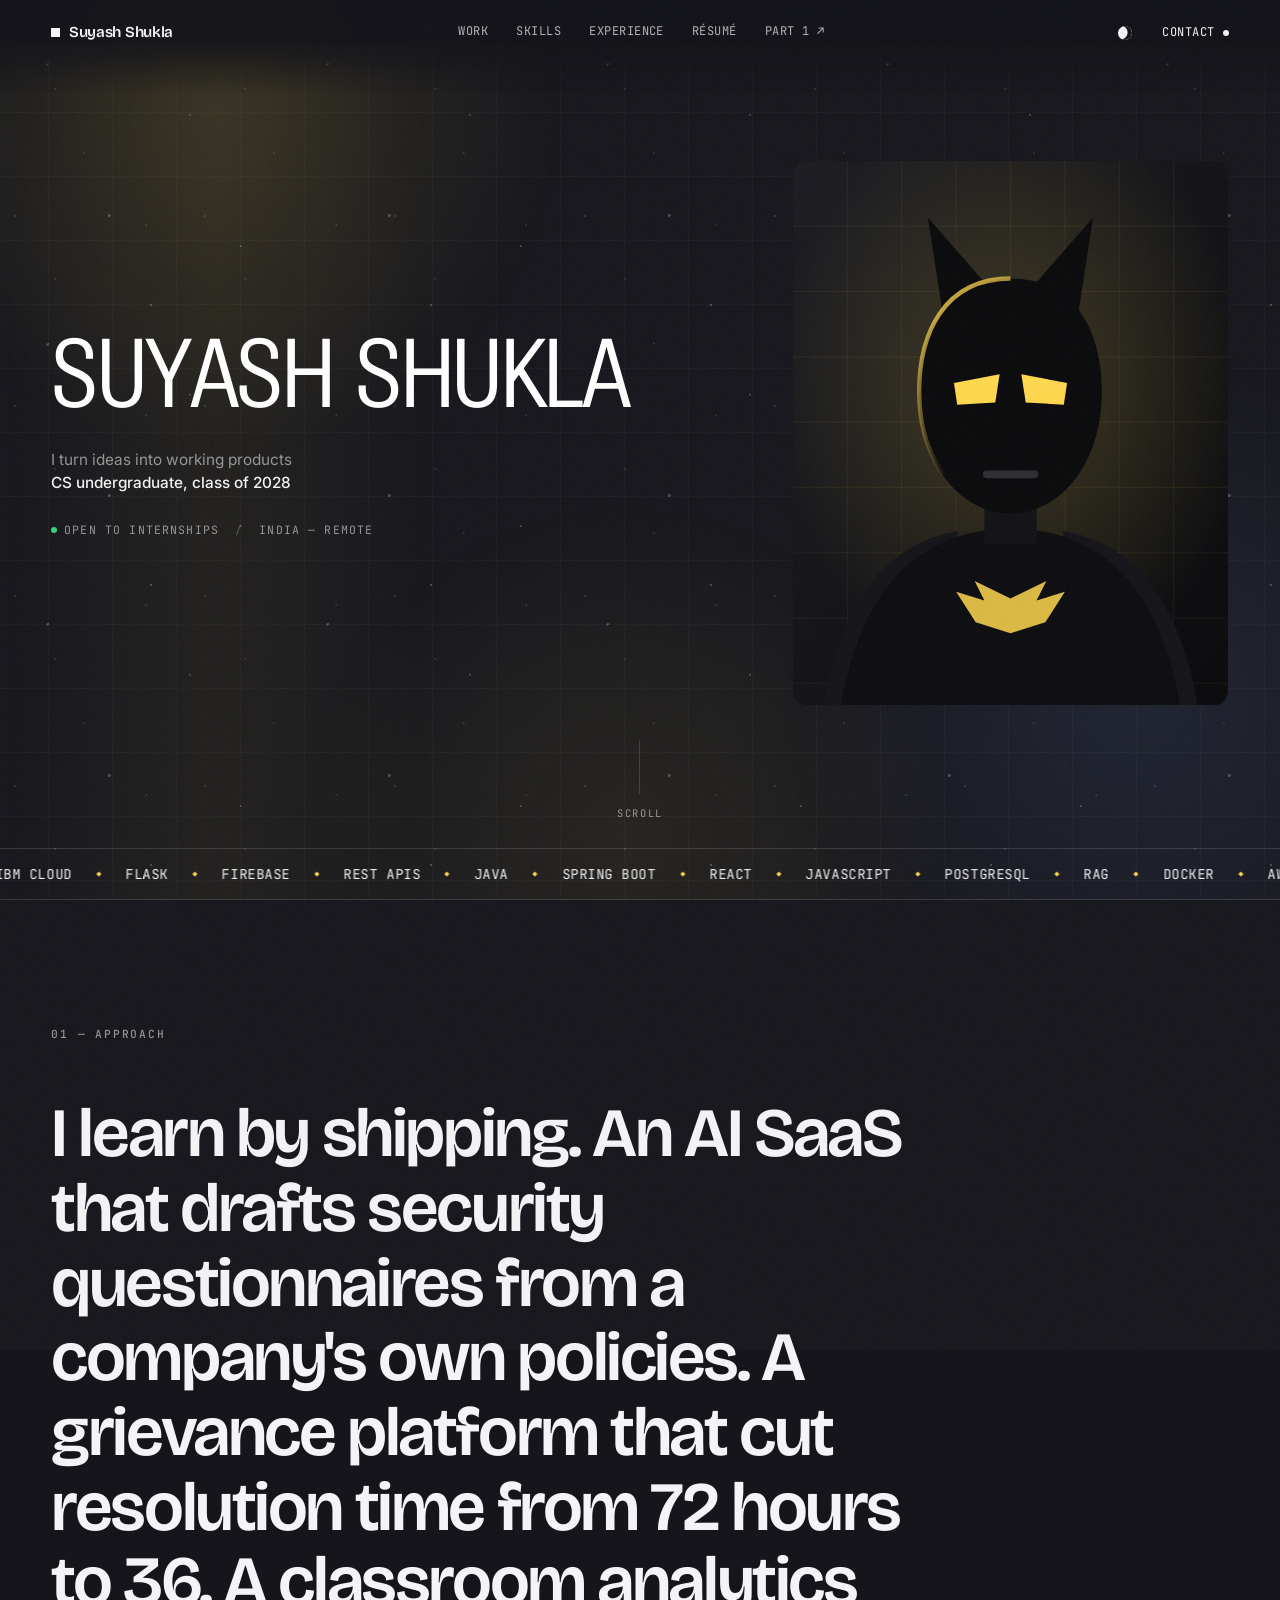
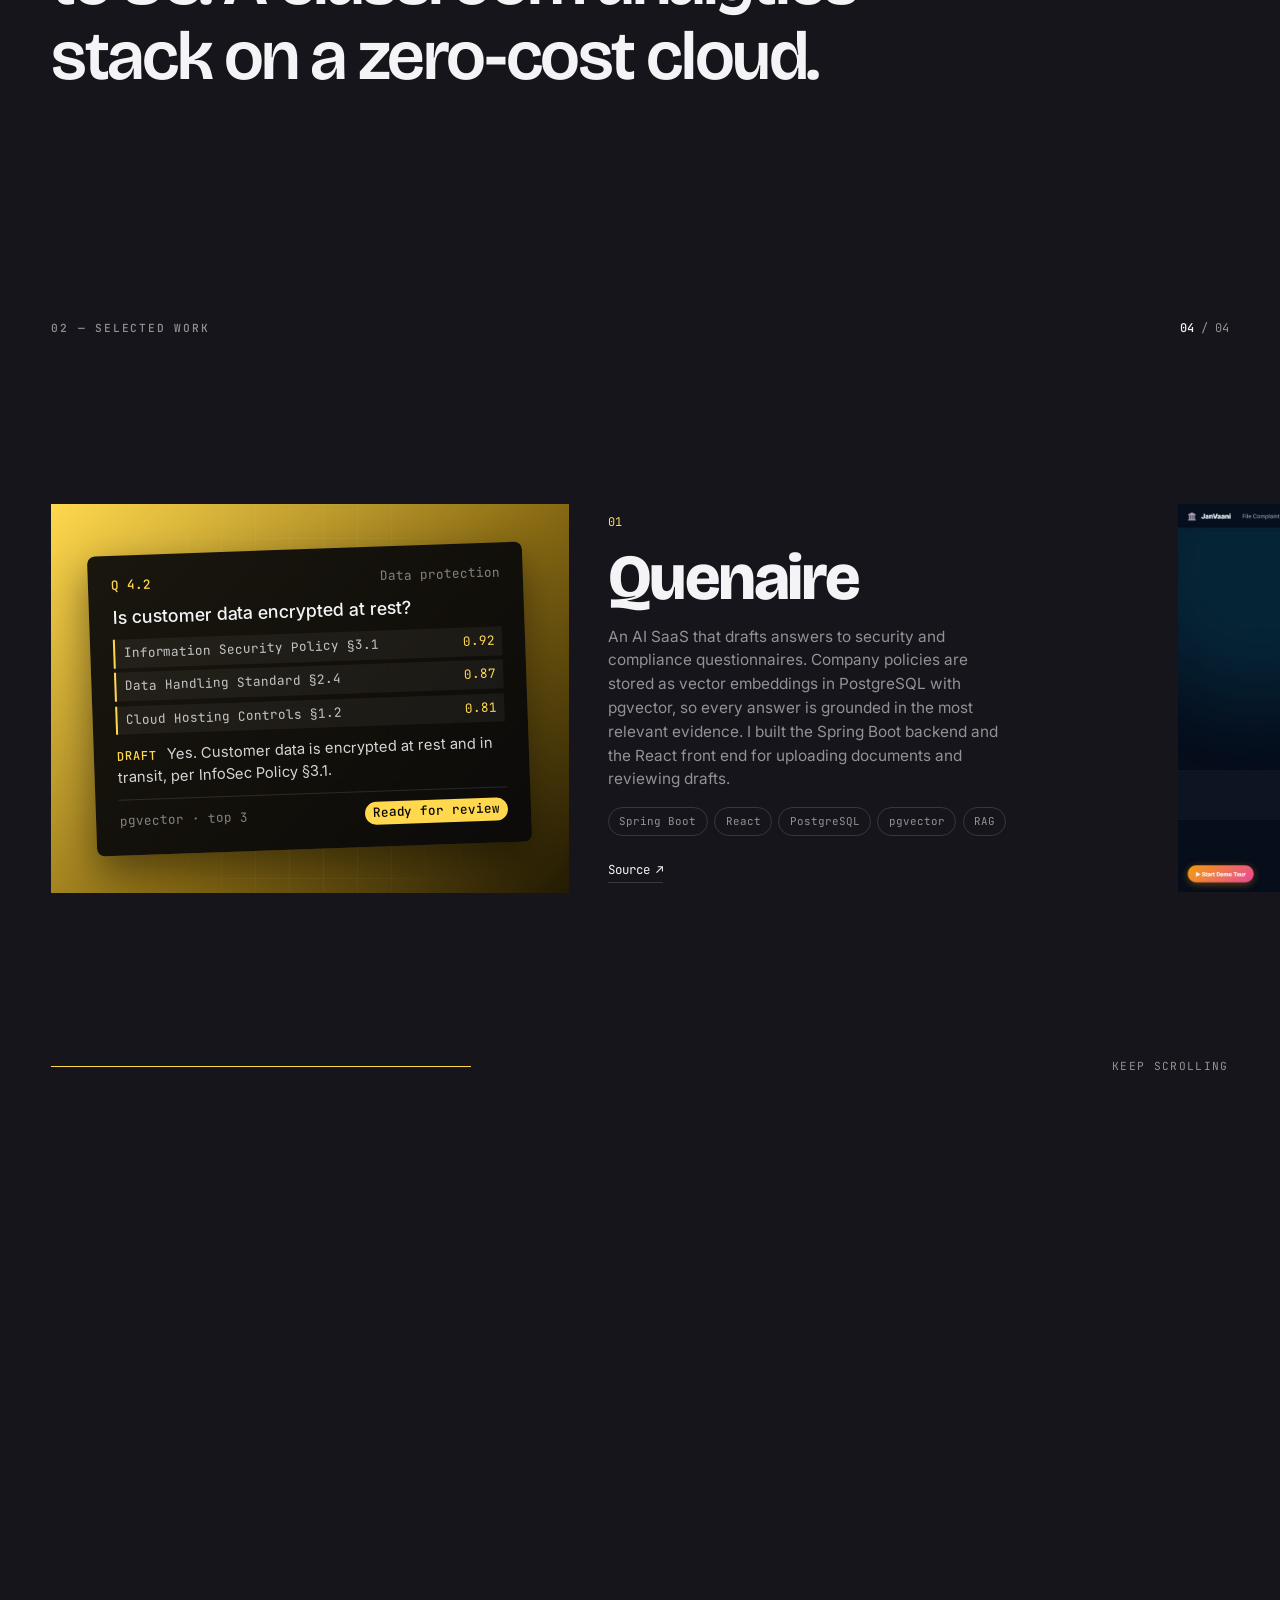
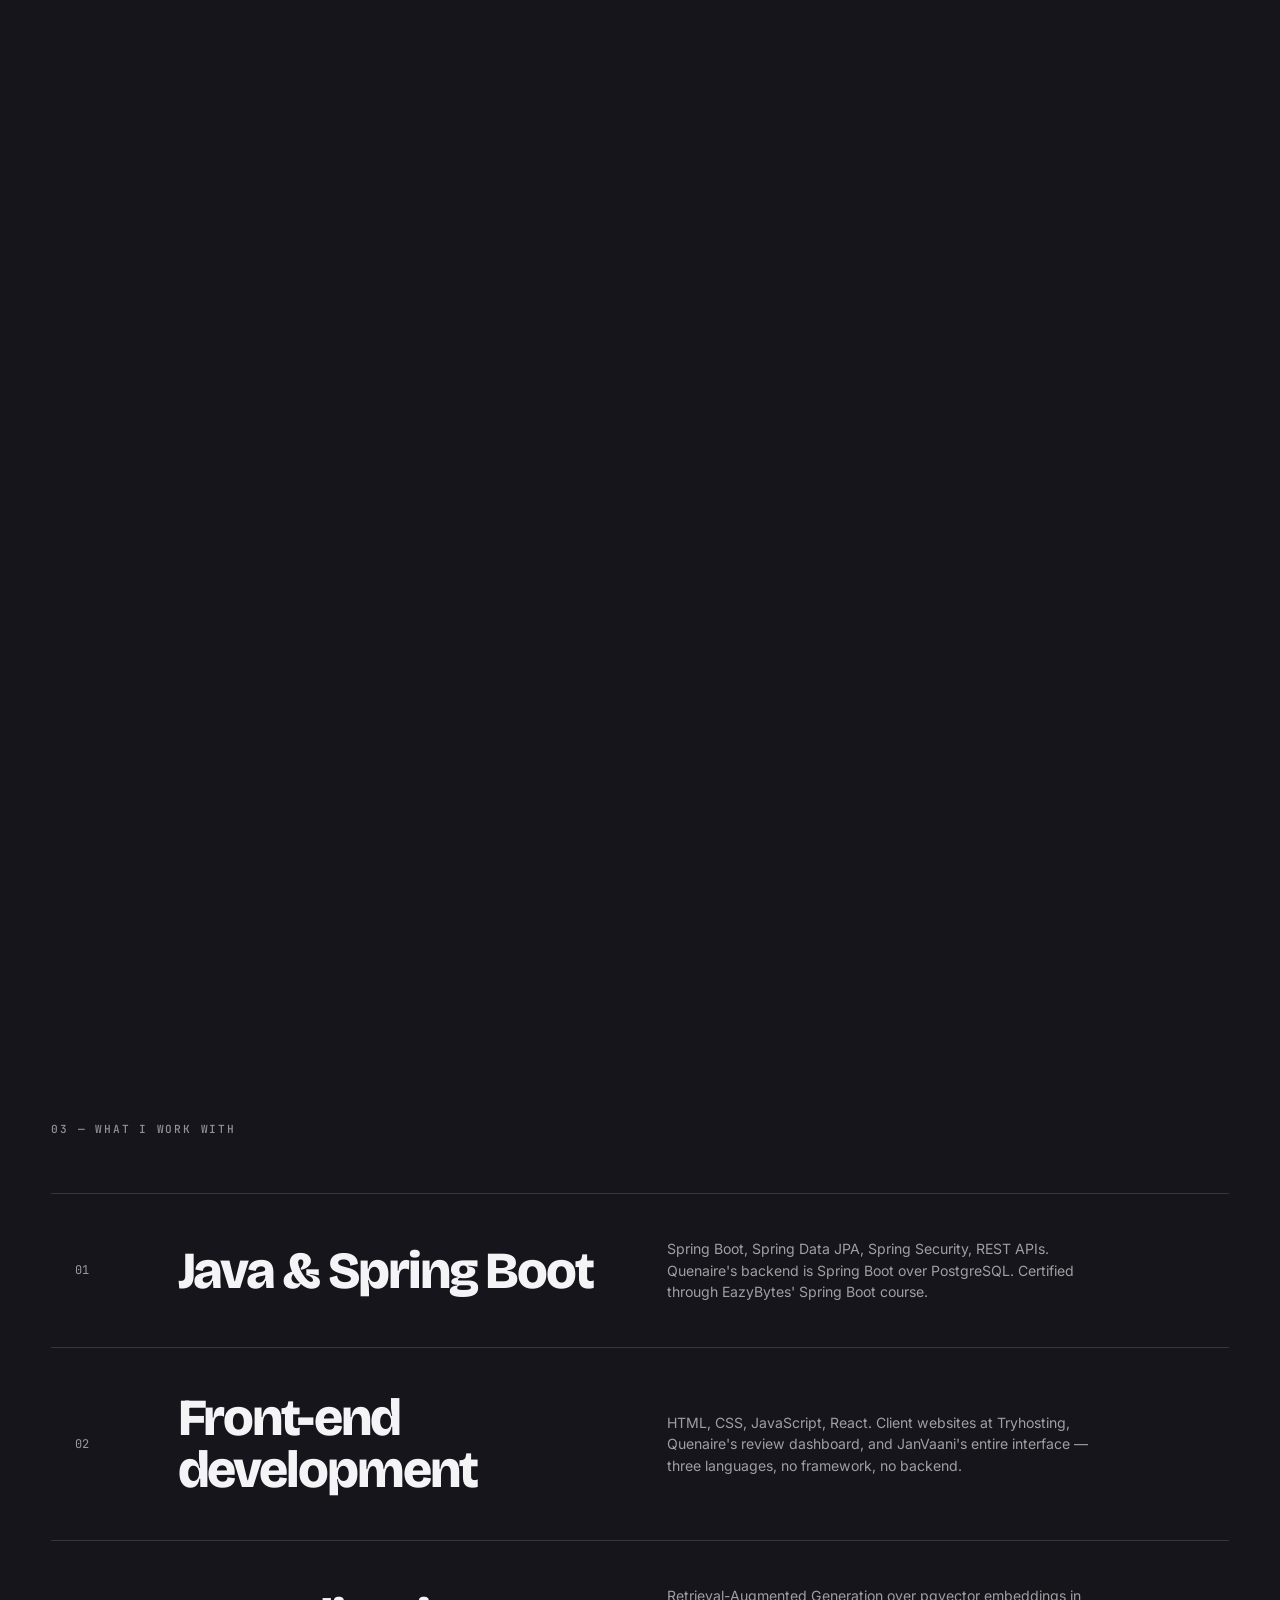
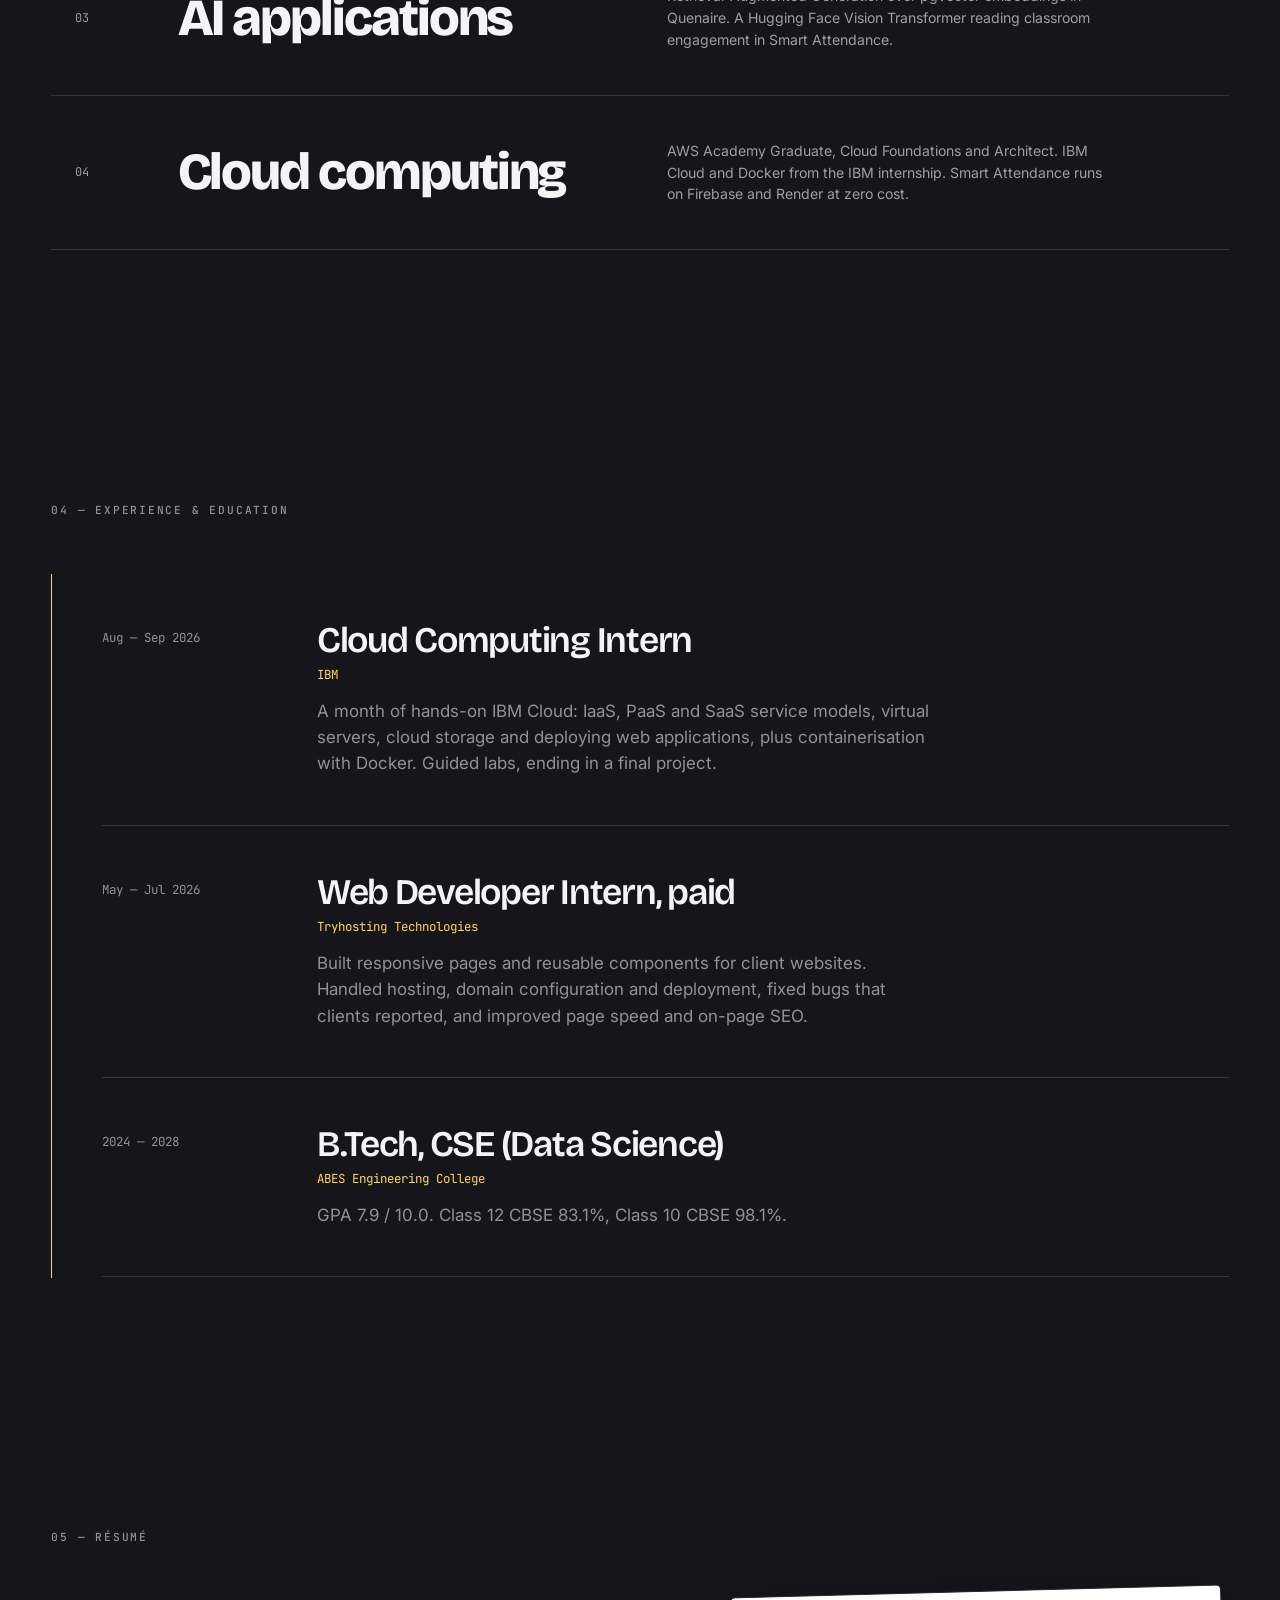
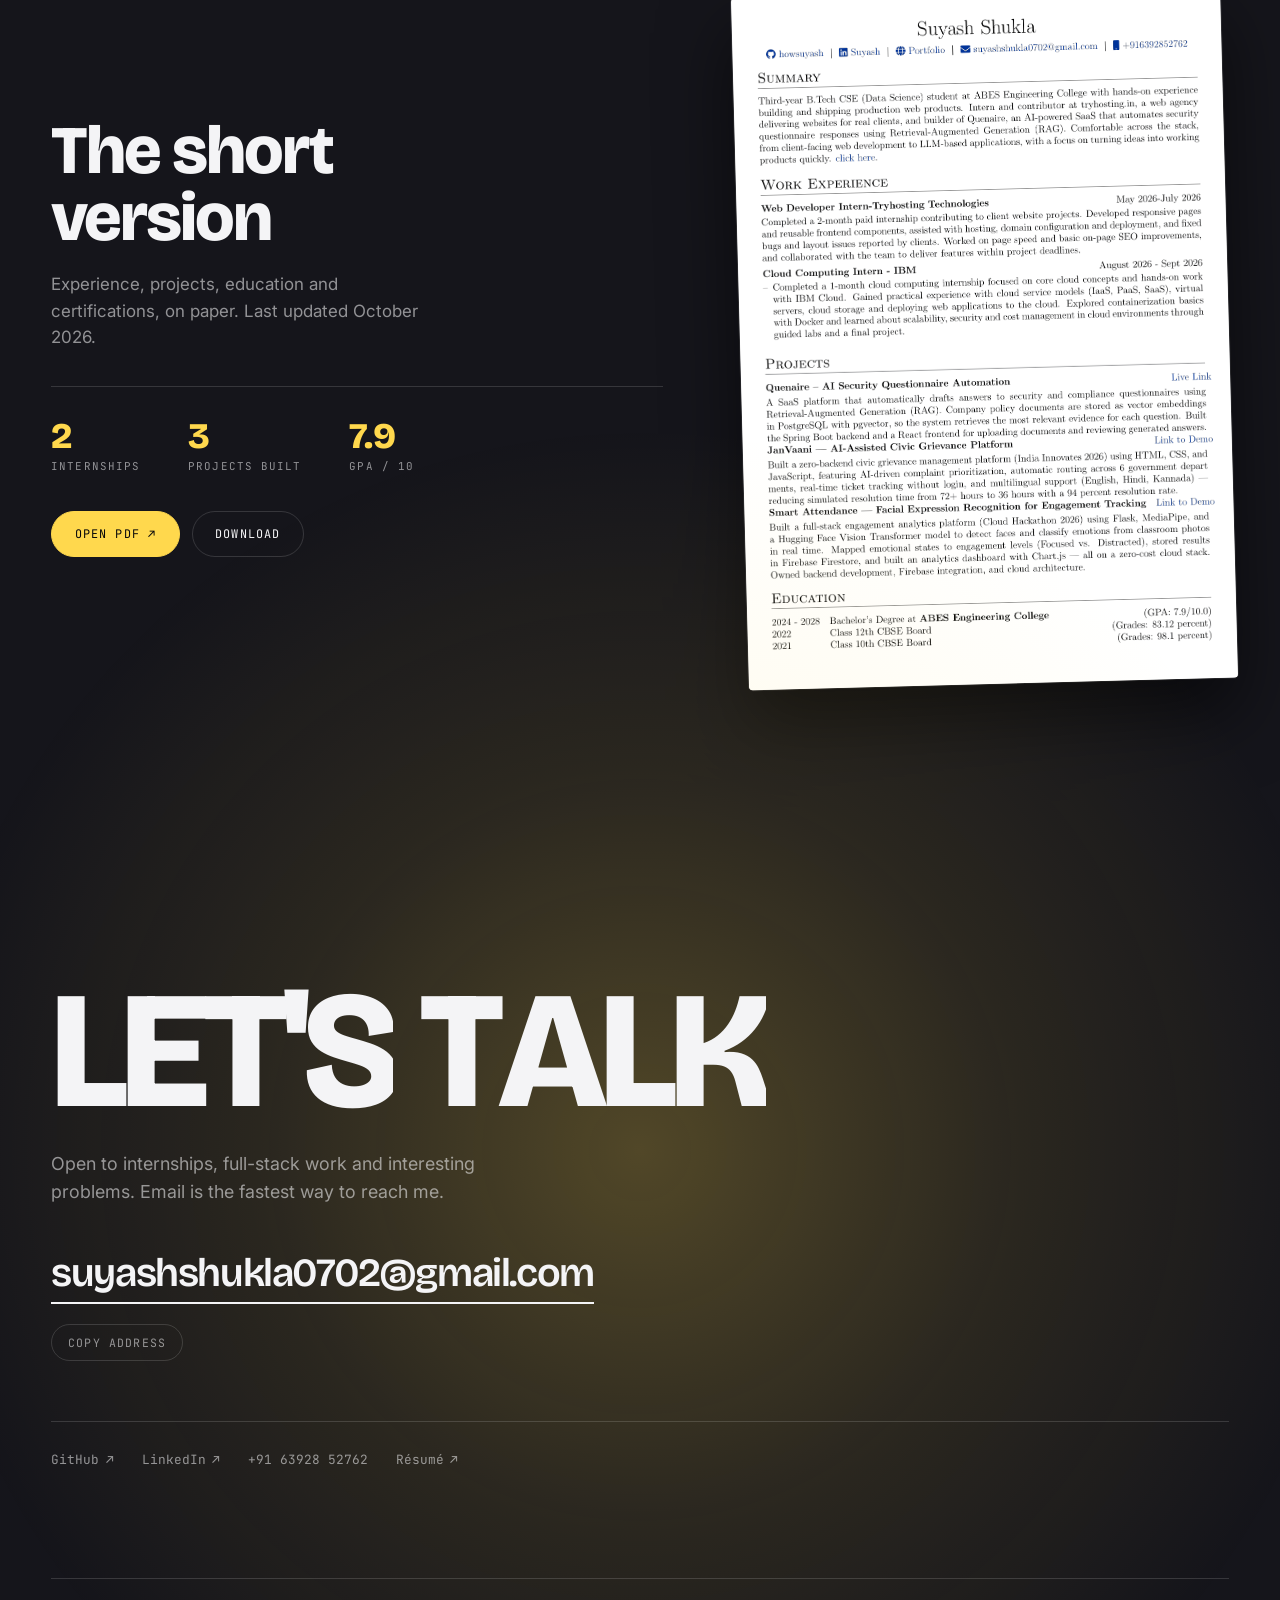
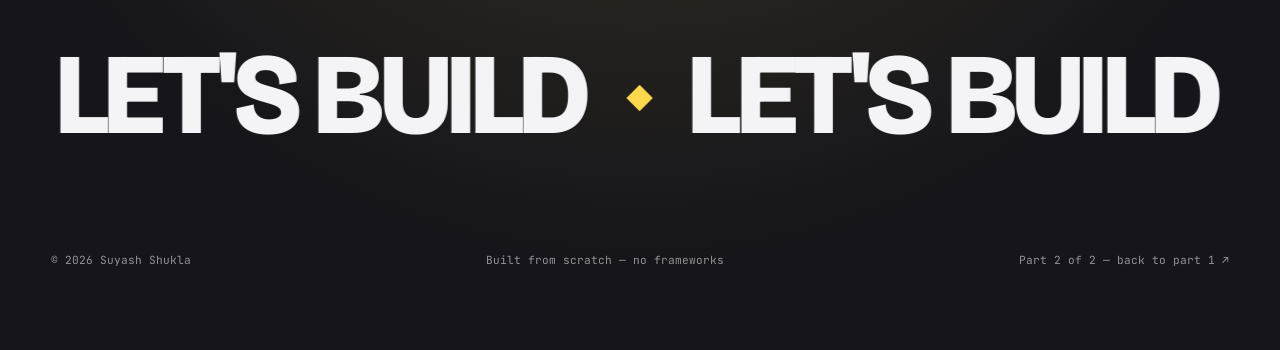
==== commit 41825196: "Feature AttackForecast and Muhurat on the main page Two new cards lead the project stack, each with " ====
--- a/v2/index.html
+++ b/v2/index.html
@@ -15,13 +15,13 @@
 <!-- absolute, not relative: most social scrapers will not resolve a
      relative og:image and the preview comes out blank -->
 <meta property="og:url" content="https://howsuyash.github.io/v2/" />
-<meta property="og:image" content="https://howsuyash.github.io/assets/og-image.jpg?v=18" />
+<meta property="og:image" content="https://howsuyash.github.io/assets/og-image.jpg?v=19" />
 <meta property="og:image:width" content="1200" />
 <meta property="og:image:height" content="630" />
 <meta property="og:image:alt" content="Suyash Shukla's portfolio — his name in white over a dark page, beside a Batman cowl portrait" />
 <meta property="og:locale" content="en_IN" />
 <meta name="twitter:card" content="summary_large_image" />
-<meta name="twitter:image" content="https://howsuyash.github.io/assets/og-image.jpg?v=18" />
+<meta name="twitter:image" content="https://howsuyash.github.io/assets/og-image.jpg?v=19" />
 
 <link rel="canonical" href="https://howsuyash.github.io/v2/" />
 <!-- tints the browser chrome on mobile; kept in step with the toggle by main.js -->
@@ -29,7 +29,7 @@
 <link rel="manifest" href="../site.webmanifest" />
 
 
-<link rel="icon" href="../assets/favicon.svg?v=18" type="image/svg+xml" />
+<link rel="icon" href="../assets/favicon.svg?v=19" type="image/svg+xml" />
 
 <link rel="preconnect" href="https://fonts.googleapis.com" />
 <link rel="preconnect" href="https://fonts.gstatic.com" crossorigin />
@@ -40,7 +40,7 @@
      year, so the query string is the only thing that can tell a
      browser to fetch again. After changing anything under assets/,
      css/ or js/, run: python tools/bump-version.py -->
-<link rel="stylesheet" href="../css/styles.css?v=18" />
+<link rel="stylesheet" href="../css/styles.css?v=19" />
 
 <script>
   document.documentElement.classList.add('js');
@@ -128,9 +128,9 @@
            through a circular mask that follows the cursor. On touch
            there is no cursor, so the photo shows plainly instead. -->
       <figure class="hero__portrait" data-portrait>
-        <img class="hero__portrait-shot" src="../assets/portrait.jpg?v=18" width="1000" height="1250"
+        <img class="hero__portrait-shot" src="../assets/portrait.jpg?v=19" width="1000" height="1250"
              alt="Suyash Shukla" />
-        <img class="hero__portrait-cowl" src="../assets/portrait.svg?v=18" width="400" height="500"
+        <img class="hero__portrait-cowl" src="../assets/portrait.svg?v=19" width="400" height="500"
              alt="" aria-hidden="true" />
         <figcaption aria-hidden="true">◆ hover to unmask</figcaption>
       </figure>
@@ -209,7 +209,7 @@
 
         <article class="panel">
           <div class="panel__visual panel__visual--shot panel__visual--02">
-            <img src="../assets/janvaani.jpg?v=18" width="1200" height="900" loading="lazy"
+            <img src="../assets/janvaani.jpg?v=19" width="1200" height="900" loading="lazy"
                  alt="JanVaani live site — One Platform. Every Grievance. Resolved. — with complaint statistics" />
           </div>
           <div class="panel__info">
@@ -232,7 +232,7 @@
 
         <article class="panel">
           <div class="panel__visual panel__visual--shot panel__visual--03">
-            <img src="../assets/smart-attendance.jpg?v=18" width="1200" height="900" loading="lazy"
+            <img src="../assets/smart-attendance.jpg?v=19" width="1200" height="900" loading="lazy"
                  alt="Smart Attendance sign-in screen for the face emotion recognition system" />
           </div>
           <div class="panel__info">
@@ -370,20 +370,20 @@
         </ul>
 
         <div class="resume__actions">
-          <a class="resume__btn resume__btn--solid" href="../assets/resume.pdf?v=18"
+          <a class="resume__btn resume__btn--solid" href="../assets/resume.pdf?v=19"
              target="_blank" rel="noopener noreferrer" data-magnetic>
             Open PDF <i aria-hidden="true">↗</i>
           </a>
-          <a class="resume__btn" href="../assets/resume.pdf?v=18"
+          <a class="resume__btn" href="../assets/resume.pdf?v=19"
              download="Suyash-Shukla-Resume.pdf" data-magnetic>Download</a>
         </div>
       </div>
 
       <!-- the page image, not an <iframe>: PDF embeds render blank on most
            mobile browsers. Clicking opens the real PDF. -->
-      <a class="resume__paper" href="../assets/resume.pdf?v=18" target="_blank" rel="noopener noreferrer"
+      <a class="resume__paper" href="../assets/resume.pdf?v=19" target="_blank" rel="noopener noreferrer"
          aria-label="Open Suyash Shukla's résumé as a PDF">
-        <img src="../assets/resume-preview.png?v=18" width="1191" height="1684" loading="lazy"
+        <img src="../assets/resume-preview.png?v=19" width="1191" height="1684" loading="lazy"
              alt="First page of Suyash Shukla's résumé — summary, work experience, projects and education" />
       </a>
     </div>
@@ -405,7 +405,7 @@
         <a href="https://github.com/HowSuyash" target="_blank" rel="noopener noreferrer">GitHub <i aria-hidden="true">↗</i></a>
         <a href="https://www.linkedin.com/in/howsuyash/" target="_blank" rel="noopener noreferrer">LinkedIn <i aria-hidden="true">↗</i></a>
         <a href="tel:+916392852762">+91 63928 52762</a>
-        <a href="../assets/resume.pdf?v=18" target="_blank" rel="noopener noreferrer">Résumé <i aria-hidden="true">↗</i></a>
+        <a href="../assets/resume.pdf?v=19" target="_blank" rel="noopener noreferrer">Résumé <i aria-hidden="true">↗</i></a>
       </div>
     </div>
 
@@ -447,6 +447,6 @@
   })();
 </script>
 
-<script src="../js/main.js?v=18"></script>
+<script src="../js/main.js?v=19"></script>
 </body>
 </html>
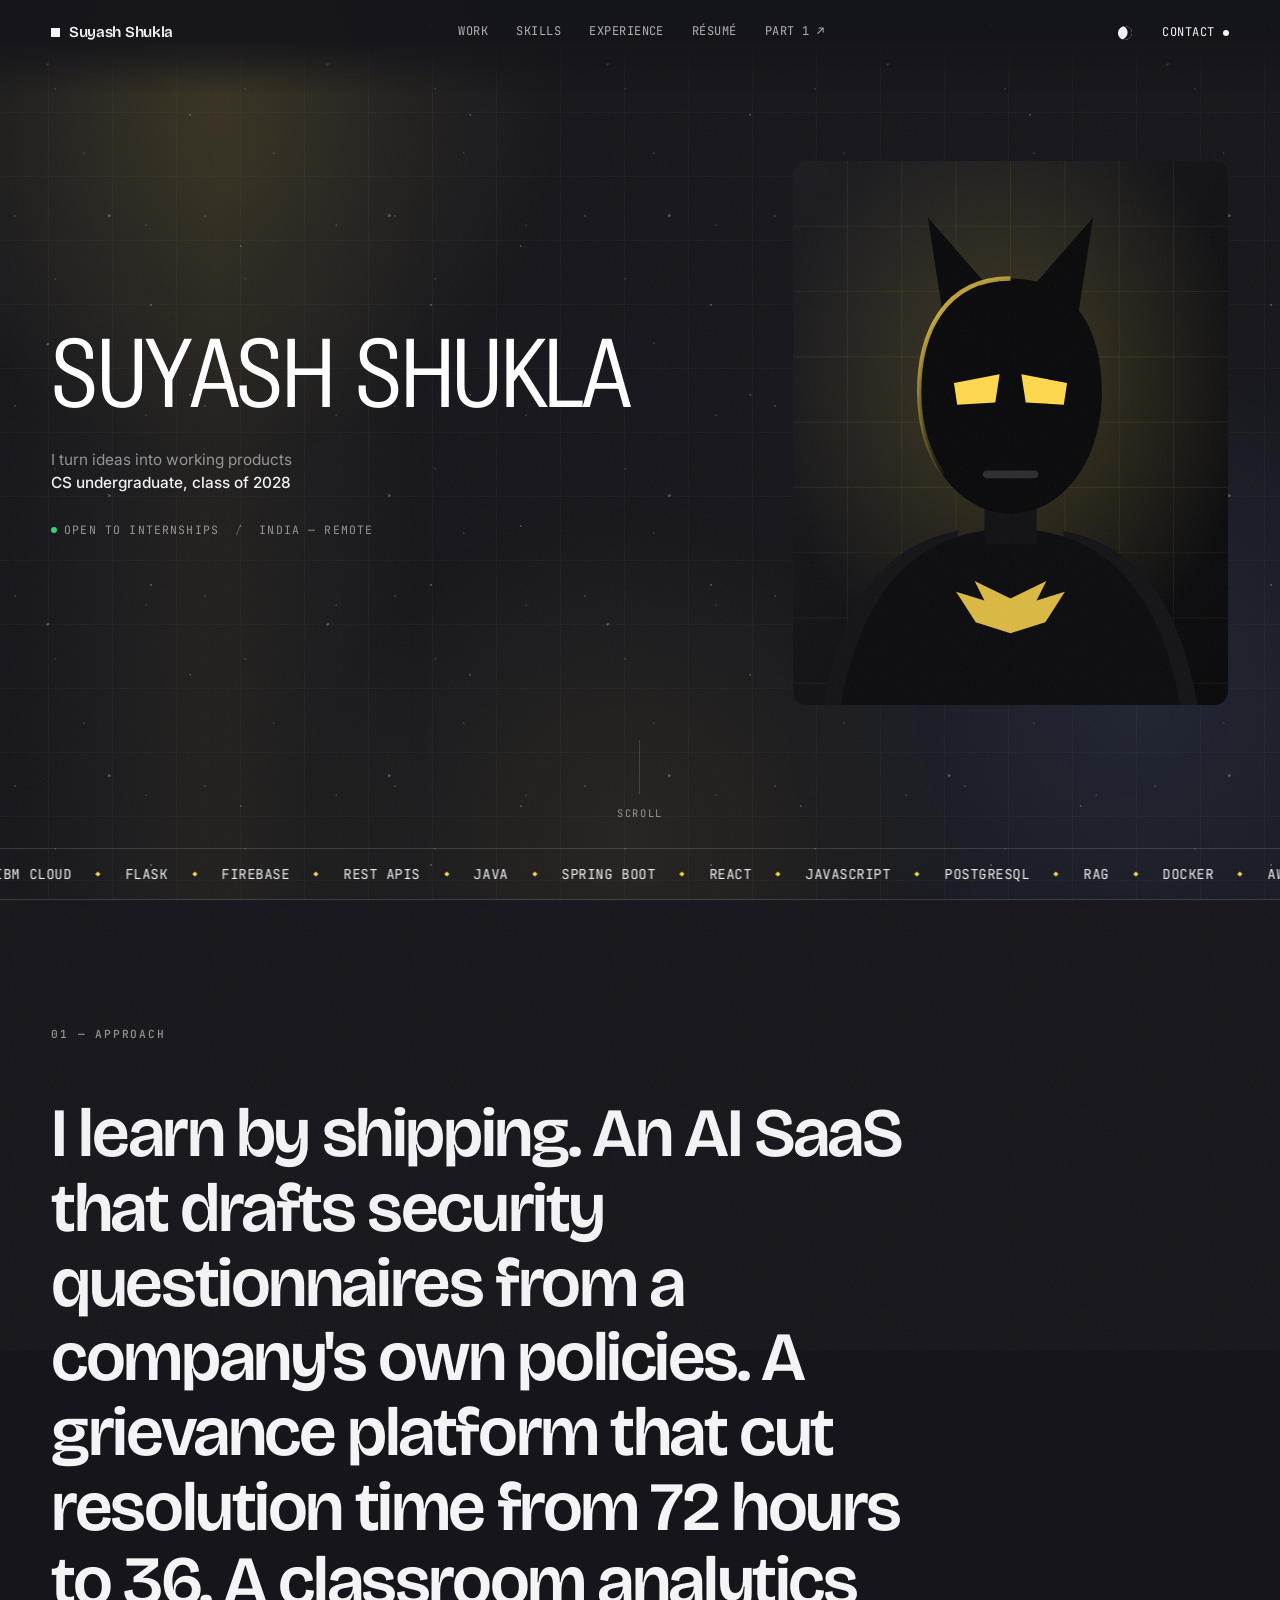
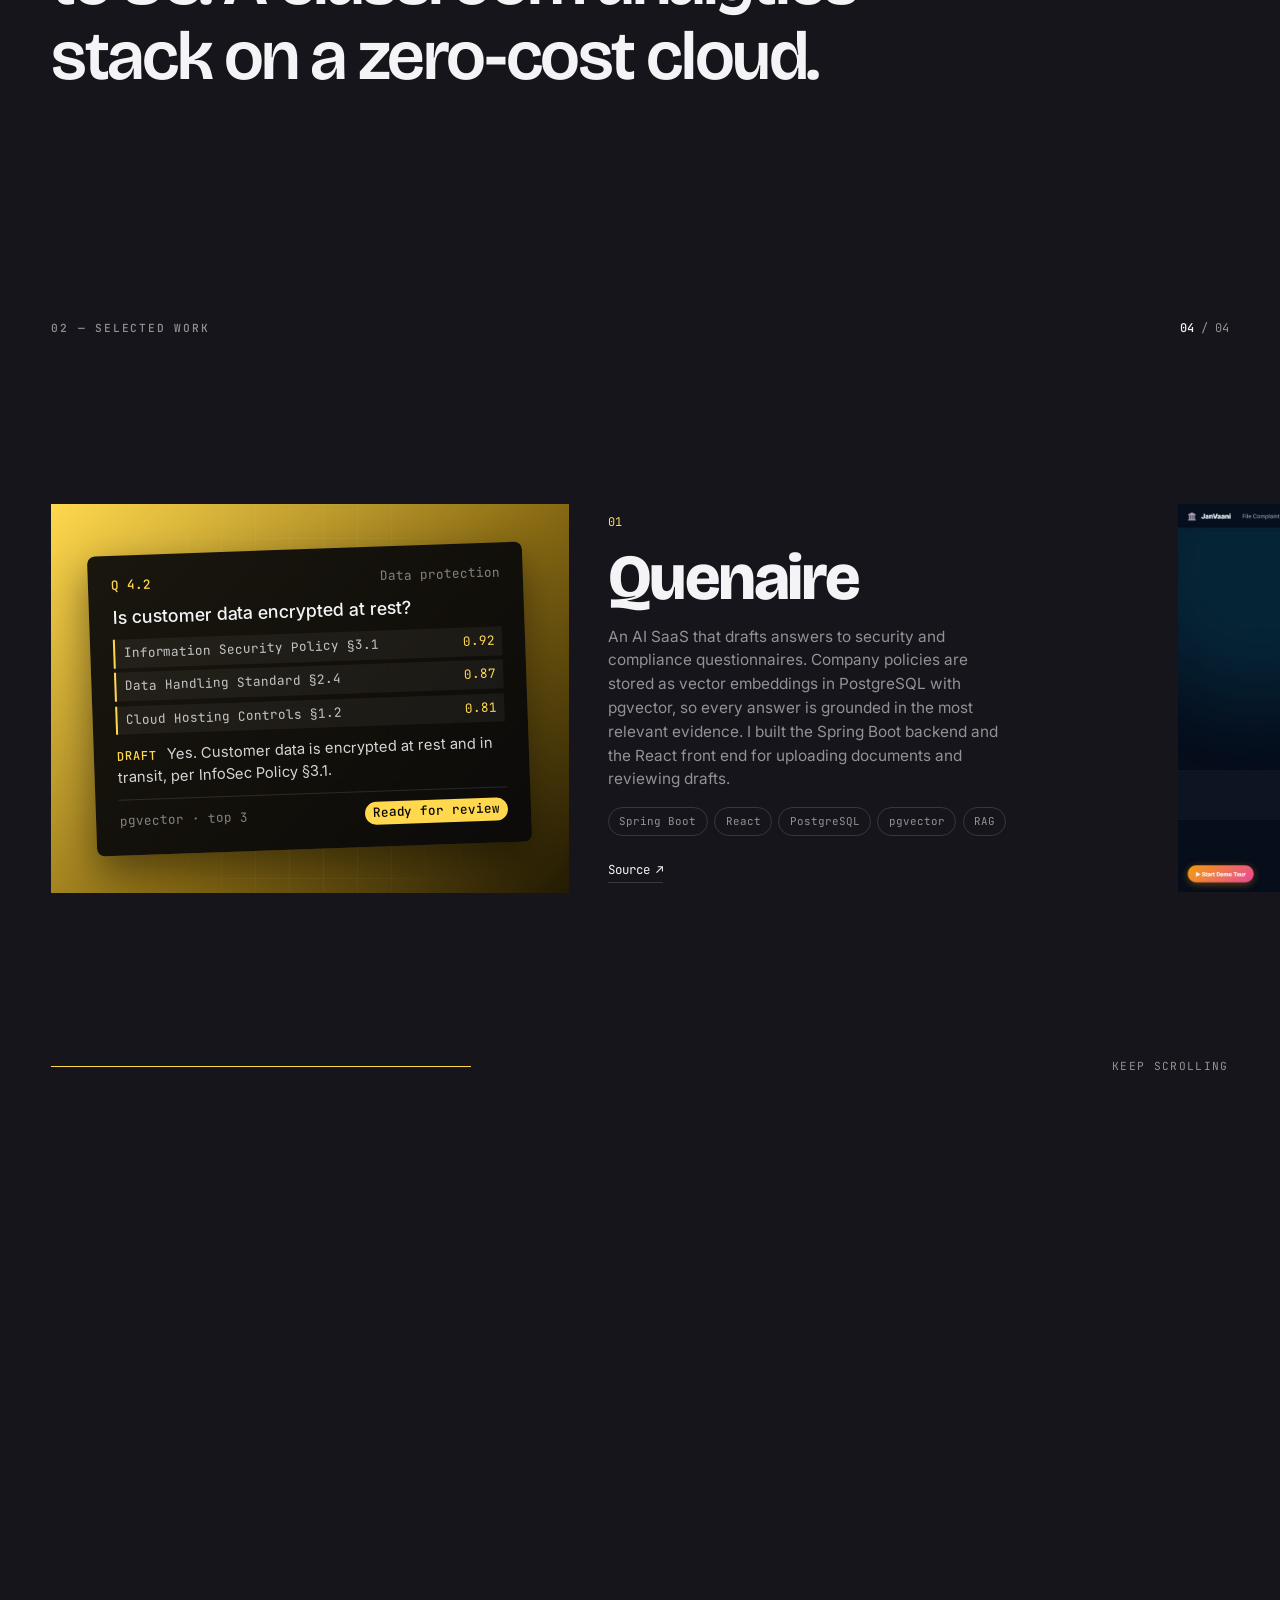
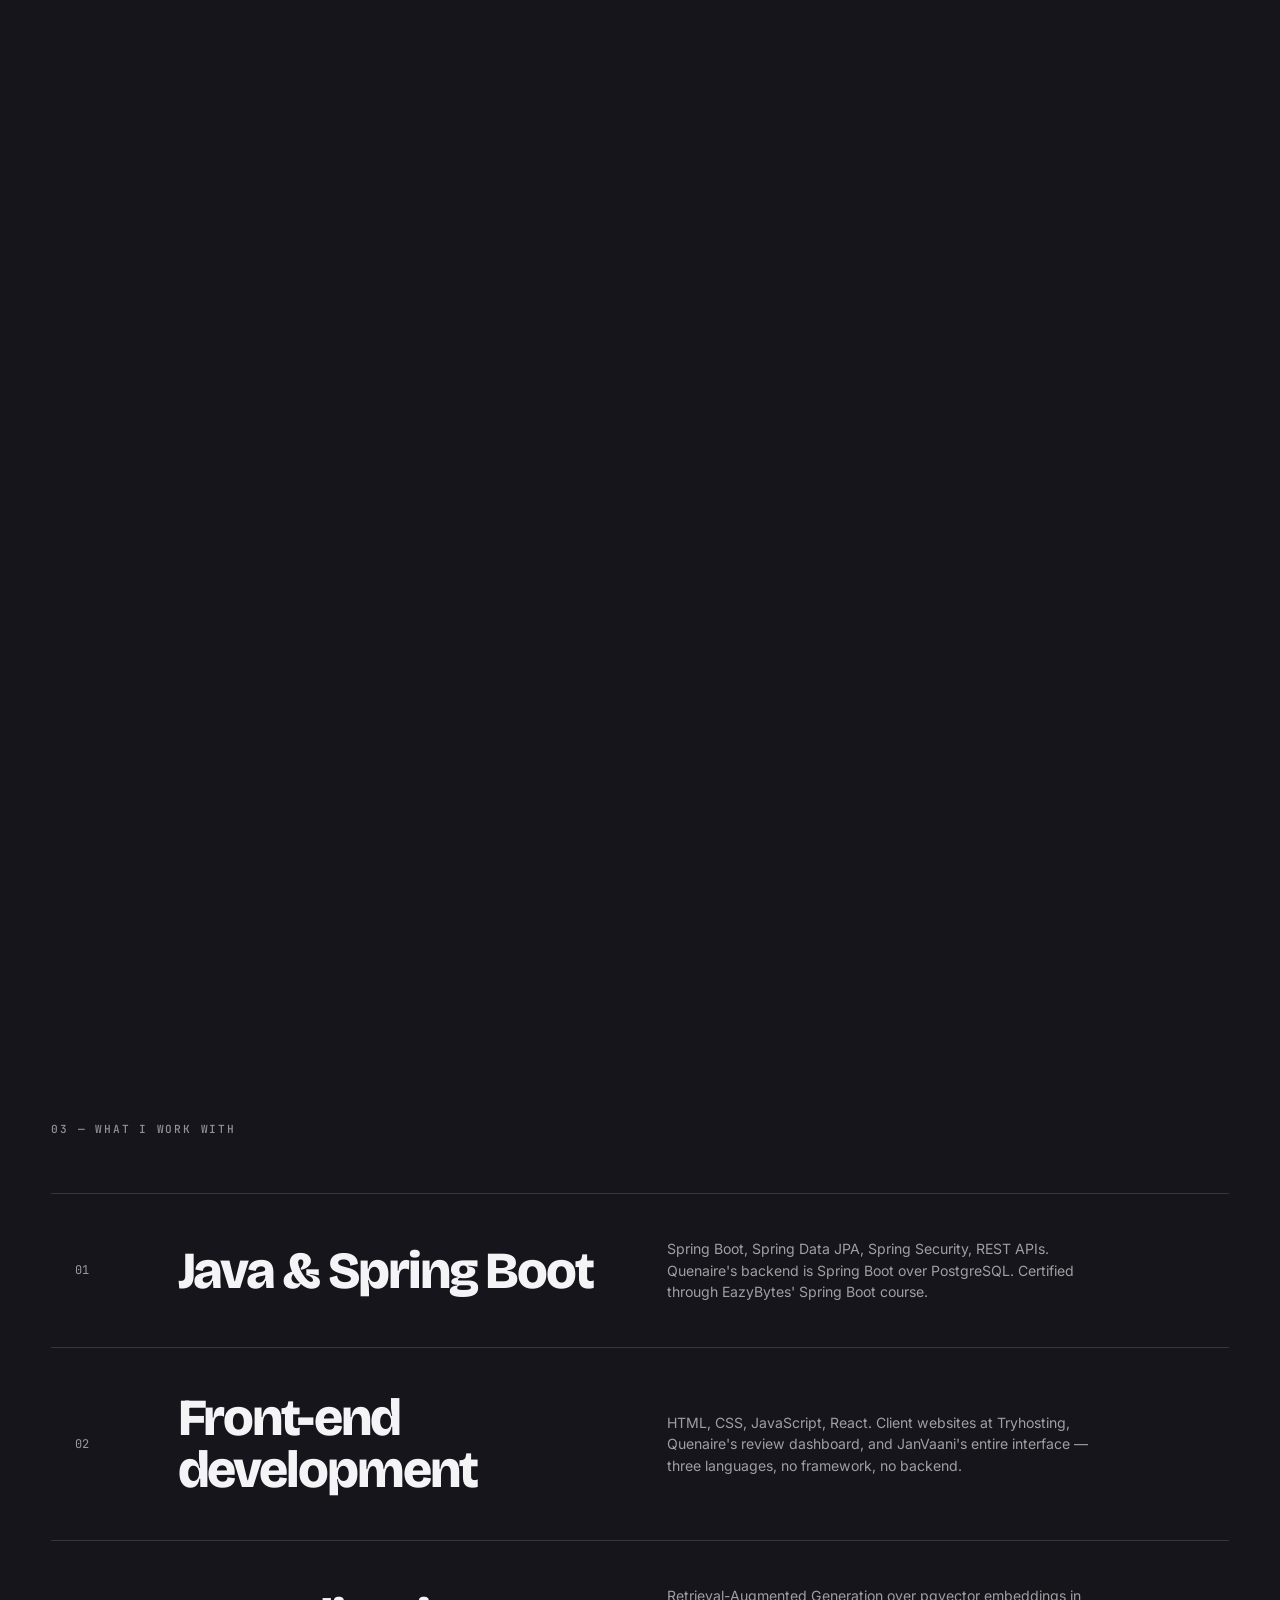
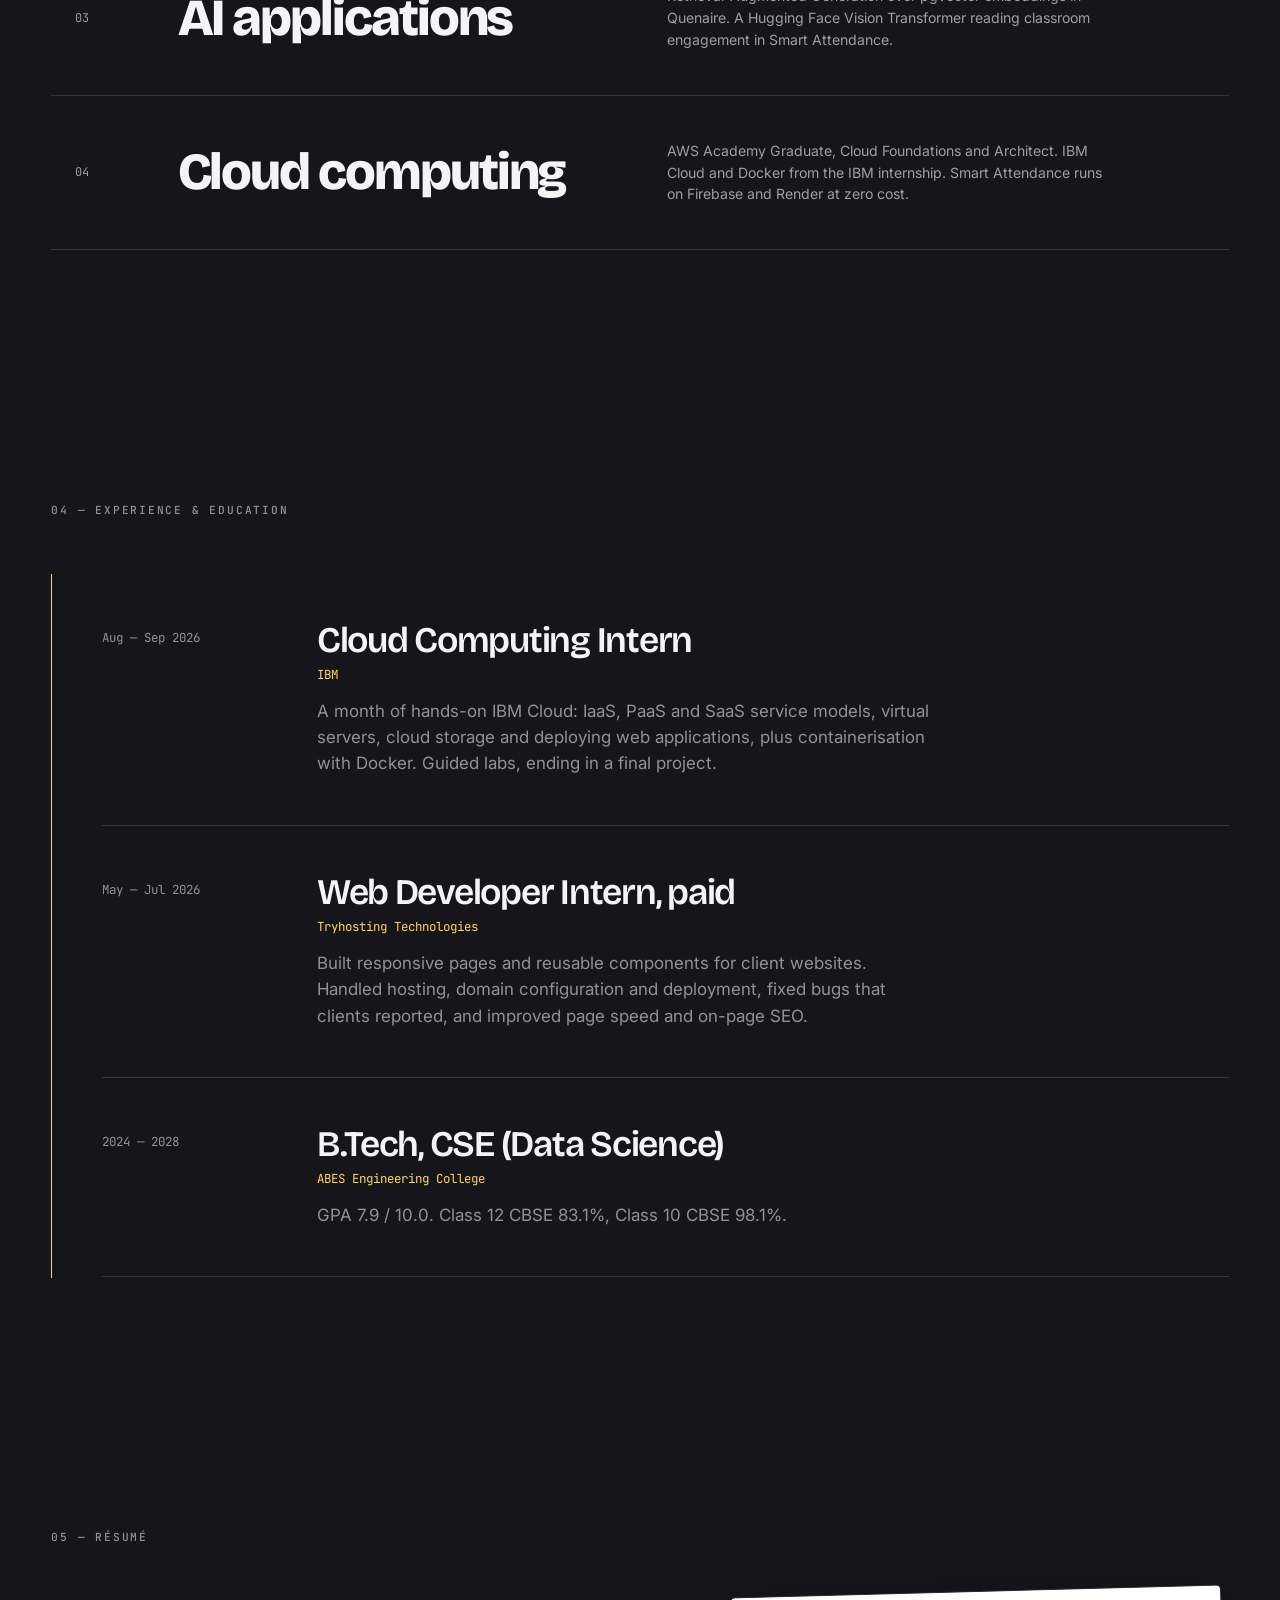
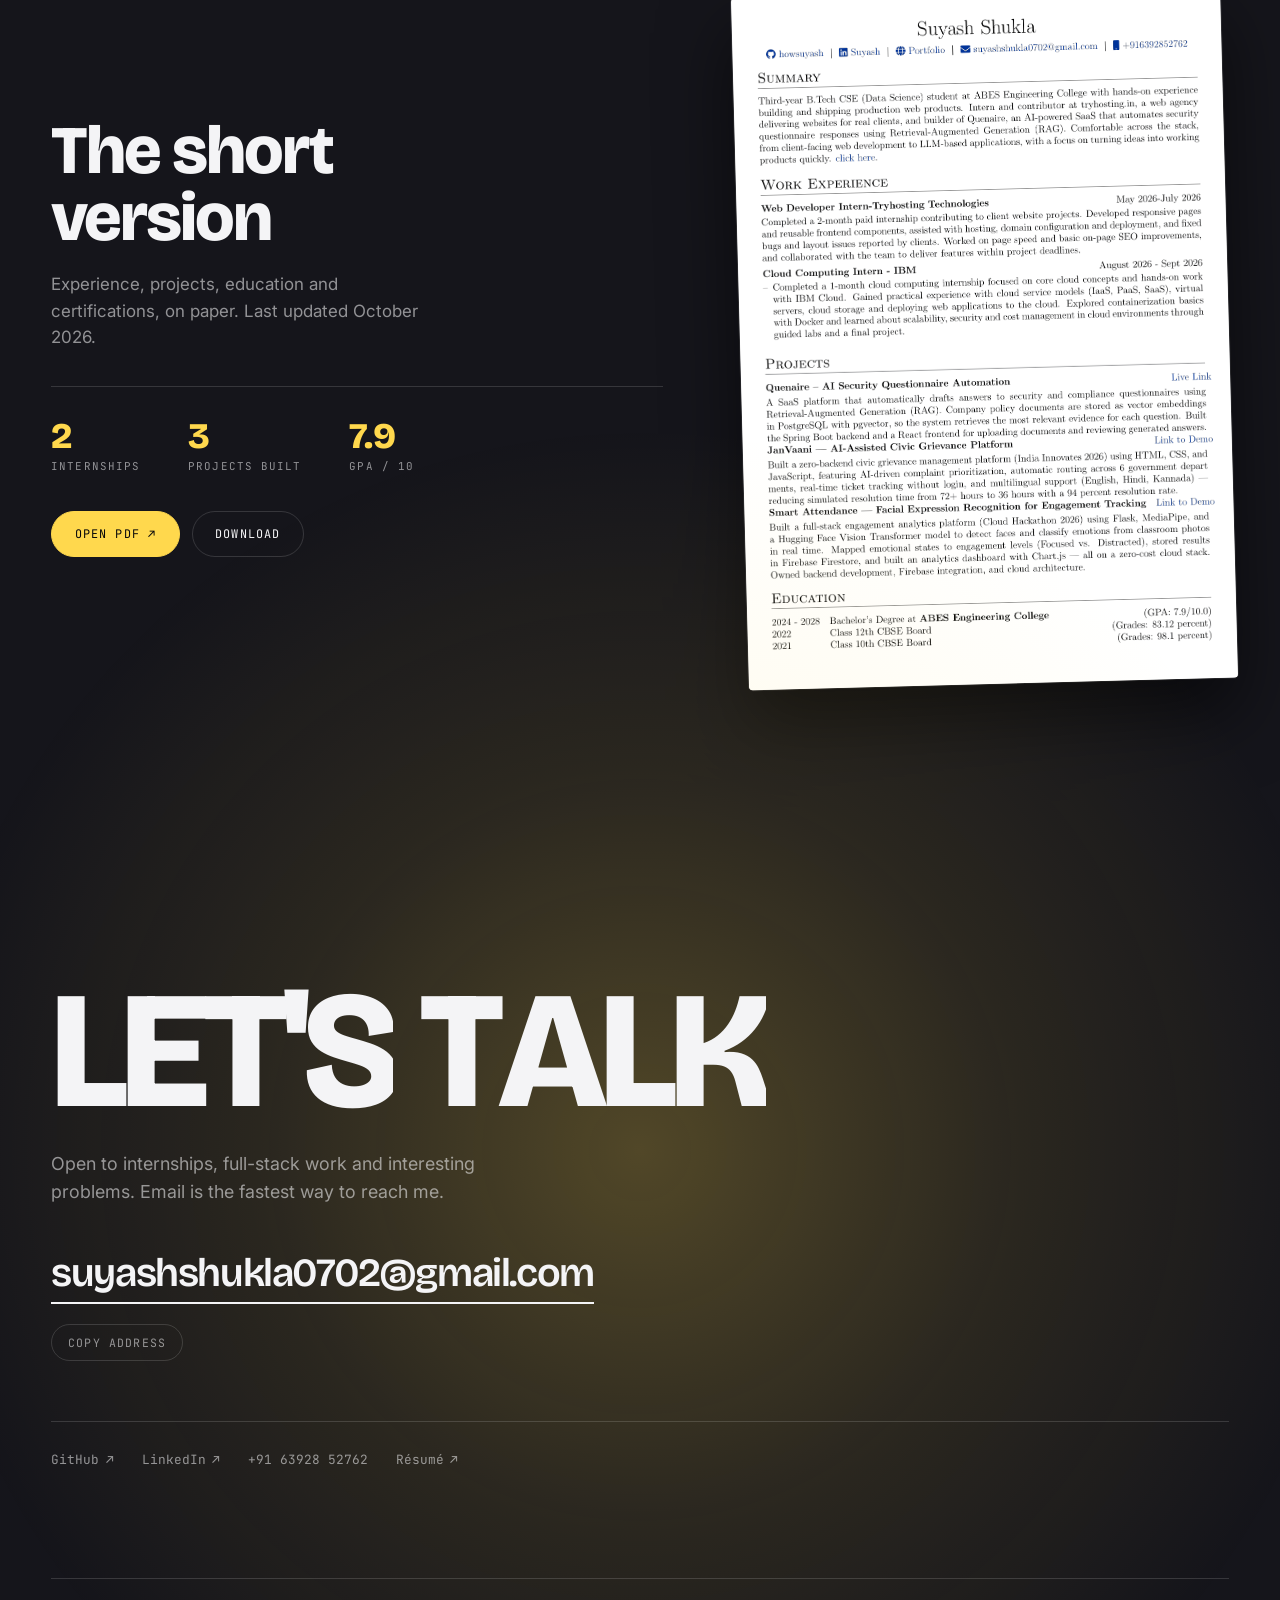
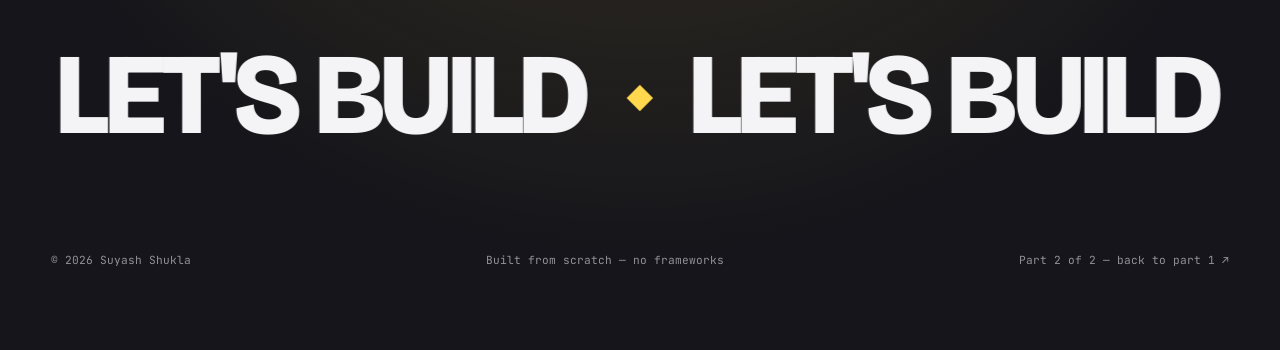
==== commit a2145927: "Lead with Quenaire, now live, and add Diplo; drop Smart Attendance Quenaire links to quenaire.com an" ====
--- a/v2/index.html
+++ b/v2/index.html
@@ -15,13 +15,13 @@
 <!-- absolute, not relative: most social scrapers will not resolve a
      relative og:image and the preview comes out blank -->
 <meta property="og:url" content="https://howsuyash.github.io/v2/" />
-<meta property="og:image" content="https://howsuyash.github.io/assets/og-image.jpg?v=19" />
+<meta property="og:image" content="https://howsuyash.github.io/assets/og-image.jpg?v=22" />
 <meta property="og:image:width" content="1200" />
 <meta property="og:image:height" content="630" />
 <meta property="og:image:alt" content="Suyash Shukla's portfolio — his name in white over a dark page, beside a Batman cowl portrait" />
 <meta property="og:locale" content="en_IN" />
 <meta name="twitter:card" content="summary_large_image" />
-<meta name="twitter:image" content="https://howsuyash.github.io/assets/og-image.jpg?v=19" />
+<meta name="twitter:image" content="https://howsuyash.github.io/assets/og-image.jpg?v=22" />
 
 <link rel="canonical" href="https://howsuyash.github.io/v2/" />
 <!-- tints the browser chrome on mobile; kept in step with the toggle by main.js -->
@@ -29,7 +29,7 @@
 <link rel="manifest" href="../site.webmanifest" />
 
 
-<link rel="icon" href="../assets/favicon.svg?v=19" type="image/svg+xml" />
+<link rel="icon" href="../assets/favicon.svg?v=22" type="image/svg+xml" />
 
 <link rel="preconnect" href="https://fonts.googleapis.com" />
 <link rel="preconnect" href="https://fonts.gstatic.com" crossorigin />
@@ -40,7 +40,7 @@
      year, so the query string is the only thing that can tell a
      browser to fetch again. After changing anything under assets/,
      css/ or js/, run: python tools/bump-version.py -->
-<link rel="stylesheet" href="../css/styles.css?v=19" />
+<link rel="stylesheet" href="../css/styles.css?v=22" />
 
 <script>
   document.documentElement.classList.add('js');
@@ -128,9 +128,9 @@
            through a circular mask that follows the cursor. On touch
            there is no cursor, so the photo shows plainly instead. -->
       <figure class="hero__portrait" data-portrait>
-        <img class="hero__portrait-shot" src="../assets/portrait.jpg?v=19" width="1000" height="1250"
+        <img class="hero__portrait-shot" src="../assets/portrait.jpg?v=22" width="1000" height="1250"
              alt="Suyash Shukla" />
-        <img class="hero__portrait-cowl" src="../assets/portrait.svg?v=19" width="400" height="500"
+        <img class="hero__portrait-cowl" src="../assets/portrait.svg?v=22" width="400" height="500"
              alt="" aria-hidden="true" />
         <figcaption aria-hidden="true">◆ hover to unmask</figcaption>
       </figure>
@@ -209,7 +209,7 @@
 
         <article class="panel">
           <div class="panel__visual panel__visual--shot panel__visual--02">
-            <img src="../assets/janvaani.jpg?v=19" width="1200" height="900" loading="lazy"
+            <img src="../assets/janvaani.jpg?v=22" width="1200" height="900" loading="lazy"
                  alt="JanVaani live site — One Platform. Every Grievance. Resolved. — with complaint statistics" />
           </div>
           <div class="panel__info">
@@ -232,7 +232,7 @@
 
         <article class="panel">
           <div class="panel__visual panel__visual--shot panel__visual--03">
-            <img src="../assets/smart-attendance.jpg?v=19" width="1200" height="900" loading="lazy"
+            <img src="../assets/smart-attendance.jpg?v=22" width="1200" height="900" loading="lazy"
                  alt="Smart Attendance sign-in screen for the face emotion recognition system" />
           </div>
           <div class="panel__info">
@@ -370,20 +370,20 @@
         </ul>
 
         <div class="resume__actions">
-          <a class="resume__btn resume__btn--solid" href="../assets/resume.pdf?v=19"
+          <a class="resume__btn resume__btn--solid" href="../assets/resume.pdf?v=22"
              target="_blank" rel="noopener noreferrer" data-magnetic>
             Open PDF <i aria-hidden="true">↗</i>
           </a>
-          <a class="resume__btn" href="../assets/resume.pdf?v=19"
+          <a class="resume__btn" href="../assets/resume.pdf?v=22"
              download="Suyash-Shukla-Resume.pdf" data-magnetic>Download</a>
         </div>
       </div>
 
       <!-- the page image, not an <iframe>: PDF embeds render blank on most
            mobile browsers. Clicking opens the real PDF. -->
-      <a class="resume__paper" href="../assets/resume.pdf?v=19" target="_blank" rel="noopener noreferrer"
+      <a class="resume__paper" href="../assets/resume.pdf?v=22" target="_blank" rel="noopener noreferrer"
          aria-label="Open Suyash Shukla's résumé as a PDF">
-        <img src="../assets/resume-preview.png?v=19" width="1191" height="1684" loading="lazy"
+        <img src="../assets/resume-preview.png?v=22" width="1191" height="1684" loading="lazy"
              alt="First page of Suyash Shukla's résumé — summary, work experience, projects and education" />
       </a>
     </div>
@@ -405,7 +405,7 @@
         <a href="https://github.com/HowSuyash" target="_blank" rel="noopener noreferrer">GitHub <i aria-hidden="true">↗</i></a>
         <a href="https://www.linkedin.com/in/howsuyash/" target="_blank" rel="noopener noreferrer">LinkedIn <i aria-hidden="true">↗</i></a>
         <a href="tel:+916392852762">+91 63928 52762</a>
-        <a href="../assets/resume.pdf?v=19" target="_blank" rel="noopener noreferrer">Résumé <i aria-hidden="true">↗</i></a>
+        <a href="../assets/resume.pdf?v=22" target="_blank" rel="noopener noreferrer">Résumé <i aria-hidden="true">↗</i></a>
       </div>
     </div>
 
@@ -447,6 +447,6 @@
   })();
 </script>
 
-<script src="../js/main.js?v=19"></script>
+<script src="../js/main.js?v=22"></script>
 </body>
 </html>
